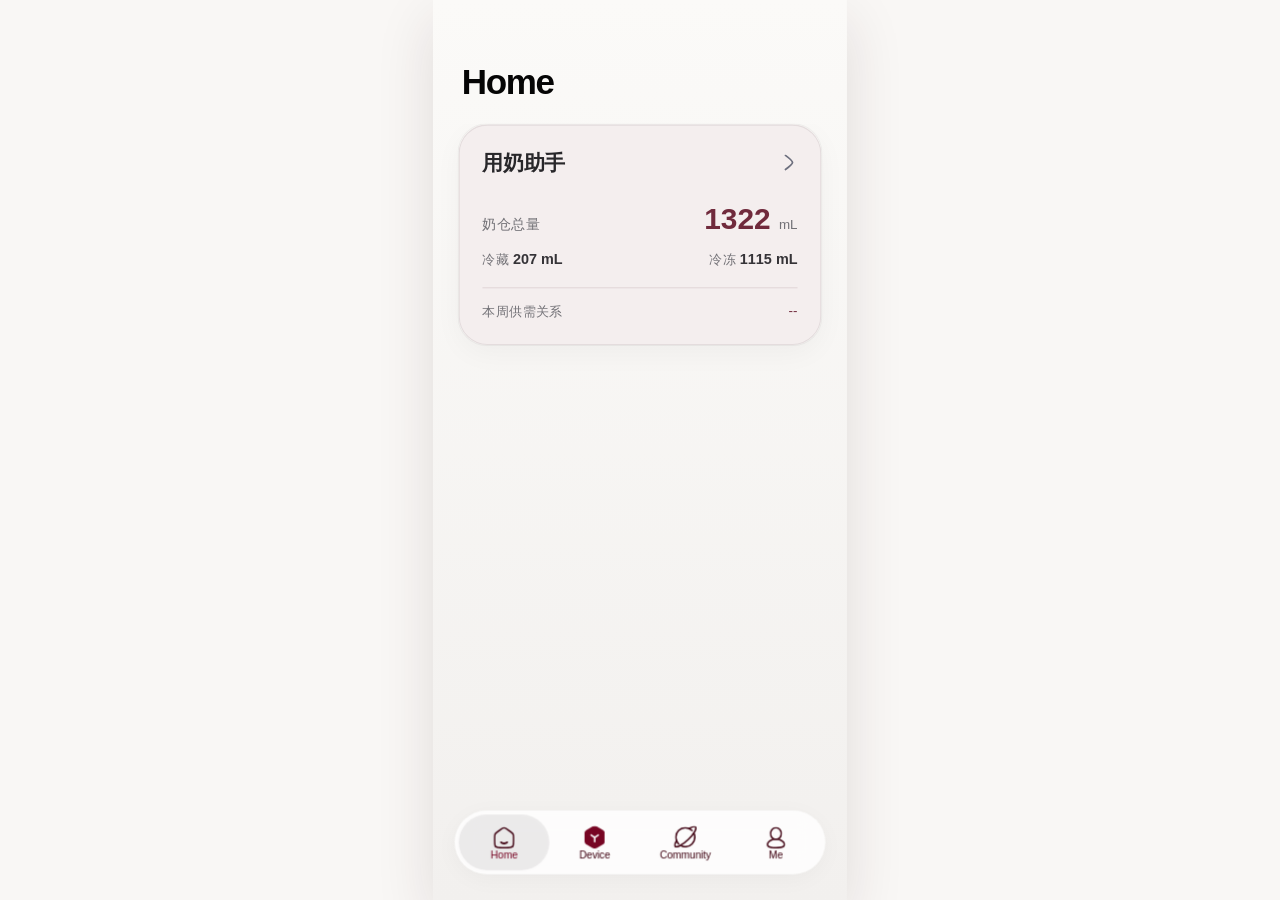
==== index.html @ 98e2536b "Publish standalone milk assistant demo" ====
<!doctype html><html lang="en"><head><meta charset="UTF-8"><meta name="viewport" content="width=device-width,initial-scale=1.0,maximum-scale=1.0,user-scalable=no,viewport-fit=cover"><meta name="apple-mobile-web-app-capable" content="yes"><meta name="mobile-web-app-capable" content="yes"><meta name="apple-mobile-web-app-status-bar-style" content="black-translucent"><meta name="theme-color" content="#f9f7f5"><link rel="manifest" href="./manifest.webmanifest"><title>用奶助手 Demo · Momcozy</title><link rel="stylesheet" href="./fit-dock-r50.css?v=fit-dock-r50"><link rel="stylesheet" href="./adaptive-viewport-r52.css?v=20260814-2328">
<link rel="stylesheet" href="./style.css?v=home-r7"><link rel="stylesheet" href="./supplement.css?v=home-r7"><link rel="stylesheet" href="./review.css?v=home-r7"><link rel="stylesheet" href="./review-embed-clean.css?v=home-r7"><link rel="stylesheet" href="./v4.css?v=home-r7"><link rel="stylesheet" href="./post-v4.css?v=home-r7"><link rel="stylesheet" href="./frame-fixes.css?v=home-r7"><link rel="stylesheet" href="./review-adjustments.css?v=home-r7"><link rel="stylesheet" href="./final-review-fixes.css?v=home-r7"><link rel="stylesheet" href="./interaction-adjustments.css?v=home-r7"><link rel="stylesheet" href="./review-round2.css?v=home-r7"><link rel="stylesheet" href="./review-round2-runtime.css?v=home-r7"><link rel="stylesheet" href="./review-round2-runtime2.css?v=home-r7"><link rel="stylesheet" href="./device-page-r4.css?v=device-v6"><link rel="stylesheet" href="./device-page-v2.css?v=device-v6"><link rel="stylesheet" href="./device-page-v3.css?v=device-v6"><link rel="stylesheet" href="./device-page-v4.css?v=device-v6"><link rel="stylesheet" href="./device-page-v5.css?v=device-v6"><link rel="stylesheet" href="./device-page-v6.css?v=device-v6"><link rel="stylesheet" href="./home-page-r7.css?v=home-r7"><link rel="stylesheet" href="./home-page-r8.css?v=home-r8"><link rel="stylesheet" href="./home-page-r9.css?v=home-r9"><link rel="stylesheet" href="./home-page-r10.css?v=home-r10"><link rel="stylesheet" href="./control-page-r11.css?v=control-r11"><link rel="stylesheet" href="./control-state-r12.css?v=control-r12"><link rel="stylesheet" href="./control-state-r14.css?v=control-r14"><link rel="stylesheet" href="./control-milk-r15.css?v=control-r16"><link rel="stylesheet" href="./control-expression-icon-r19.css?v=control-r19"><link rel="stylesheet" href="./control-expression-icon-r20.css?v=control-r20"><link rel="stylesheet" href="./fit-check-r21.css?v=fit-r21"><link rel="stylesheet" href="./fit-check-r22.css?v=fit-r34"><link rel="stylesheet" href="./fit-check-r23.css?v=fit-r23"><link rel="stylesheet" href="./stability-r25.css?v=stability-r25"><link rel="stylesheet" href="./control-background-r26.css?v=control-r26"><link rel="stylesheet" href="./control-vessel-range-r27.css?v=control-r27"><link rel="stylesheet" href="./control-vessel-r28.css?v=control-r28"><link rel="stylesheet" href="./control-vessel-r29.css?v=control-r29"><link rel="stylesheet" href="./control-vessel-r30.css?v=control-r30"><link rel="stylesheet" href="./control-vessel-r32.css?v=control-r42"><link rel="stylesheet" href="./mobile-canvas-r34.css?v=canvas-r35"><link rel="stylesheet" href="./control-demo-r35.css?v=control-r36"><link rel="stylesheet" href="./control-demo-r36.css?v=control-r36"><link rel="stylesheet" href="./round-r37.css?v=round-r37"><link rel="stylesheet" href="./round-r38.css?v=round-r38"><link rel="stylesheet" href="./round-r39.css?v=round-r40"><link rel="stylesheet" href="./round-r40.css?v=round-r40"><link rel="stylesheet" href="./round-r41.css?v=round-r41"><link rel="stylesheet" href="./round-r42.css?v=round-r42"><link rel="stylesheet" href="./round-r43.css?v=round-r43"><link rel="stylesheet" href="./round-r44.css?v=round-r44"><link rel="stylesheet" href="./round-r45.css?v=round-r45"><link rel="stylesheet" href="./round-r46.css?v=round-r46"><link rel="stylesheet" href="milk-flow-integration.css?v=20261014-layout-foundation-25"></head><body><div id="demo" style="visibility:hidden"></div>
<script src="./screen-registry.js?v=home-r7"></script><script src="./app.js?v=home-r100"></script><script src="./asset-replacements.js?v=home-r7"></script><script src="./review-cycle.js?v=home-r7"></script><script src="./review-cycle-device-v3.js?v=home-r7"></script><script src="./review-cycle-device-v4.js?v=home-r7"></script><script src="./review.js?v=home-r7"></script><script src="./review-embed-clean.js?v=home-r7"></script><script src="./v4.js?v=home-r8"></script><script src="./review-adjustments.js?v=home-r7"></script><script src="./interaction-adjustments.js?v=home-r7"></script><script src="./dynamics.js?v=round-r42"></script><script src="./manual-time.js?v=home-r7"></script><script src="./frame-fixes.js?v=home-r7"></script><script src="./review-round2.js?v=home-r7"></script><script src="./review-round2-hotfix.js?v=home-r7"></script><script src="./review-round2-runtime.js?v=home-r7"></script><script src="./review-round2-events.js?v=home-r7"></script><script src="./device-page-r4.js?v=device-v6"></script><script src="./device-page-r4-runtime.js?v=device-v6"></script><script src="./home-page-r7.js?v=home-r51"></script><script src="./control-state-r12.js?v=control-r35"></script><script src="./control-state-r14.js?v=control-r14"></script><script src="./control-milk-r15.js?v=control-r16"></script><script src="./control-expression-icon-r17.js?v=control-r17"></script><script src="./control-expression-icon-r19.js?v=control-r19"></script><script src="./fit-check-r21.js?v=fit-r21"></script><script src="./fit-check-r22.js?v=fit-r22"></script><script src="./fit-check-r24.js?v=fit-r24"></script><script src="./review-state.js?v=home-r7"></script><script src="./control-vessel-r28.js?v=control-r28"></script><script src="./control-vessel-r29.js?v=control-r29"></script><script src="./control-vessel-r30.js?v=control-r30"></script><script src="./control-vessel-r32.js?v=control-r42"></script><script src="./control-demo-r35.js?v=control-r36"></script><script src="./control-demo-r36.js?v=control-r36"></script><script src="./mobile-layout-r35.js?v=canvas-r37"></script><script src="./home-dock-r37.js?v=round-r38"></script><script src="./fit-r37.js?v=round-r38"></script><script src="./log-r37.js?v=round-r37"></script><script src="./round-r39.js?v=round-r40"></script><script src="./round-r40.js?v=round-r40"></script><script src="./round-r42.js?v=round-r42"></script><script src="./round-r43.js?v=round-r43"></script><script src="./round-r44.js?v=round-r44"></script><script src="./round-r45.js?v=round-r45"></script><script src="./round-r46.js?v=round-r46"></script><link rel="stylesheet" href="./log-r47.css?v=log-r55"><script src="./log-r47.js?v=log-r55"></script><link rel="stylesheet" href="./round-r49.css?v=round-r112"><script src="./round-r49.js?v=round-r121"></script><link rel="stylesheet" href="./native-status-bar.css?v=1"><link rel="stylesheet" href="./control-scroll-layout.css?v=3"><link rel="stylesheet" href="./smart-warehouse-mvp1.css?v=20260831-figma-take79"><script src="milk-flow-integration.js?v=20261014-layout-foundation-25"></script><script src="./smart-warehouse-mvp1.js?v=20261014-layout-foundation-25"></script></body></html>
---- fit-dock-r50.css ----
#demo .r50-fit-panel{position:absolute;z-index:100!important;right:0;bottom:0;left:0;box-sizing:border-box;overflow:hidden;color:#fff;background:linear-gradient(148deg,#a81948,#770523 70%);box-shadow:0 -14px 40px rgba(76,0,24,.22)}
#demo .r50-home{height:448px;padding:30px 24px 34px;border-radius:34px 34px 0 0}#demo .r50-control{right:16px;bottom:20px;left:16px;height:410px;padding:28px 24px 32px;border-radius:32px}
#demo .r50-fit-head{display:flex;min-height:54px;align-items:flex-start;justify-content:space-between}#demo .r50-skip{position:relative;z-index:5;display:grid;min-width:58px;height:30px;place-items:center;padding:0 14px;border:1px solid rgba(255,255,255,.28);border-radius:16px;background:rgba(255,255,255,.13);color:#fff;font:500 12px/1 var(--font);cursor:pointer}#demo .r50-skip:active{background:rgba(255,255,255,.24);transform:scale(.97)}#demo .r50-fit-panel.is-starting>.r50-skip{position:absolute;top:28px;right:24px}#demo .r50-fit-copy{display:flex;flex-direction:column;gap:4px}#demo .r50-fit-copy strong{color:#fff;font-size:18px;font-weight:600;line-height:24px}#demo .r50-fit-copy span{color:rgba(255,255,255,.78);font-size:12px}#demo .r50-fit-copy .r50-count{font-size:30px;line-height:32px}
#demo .r50-fit-checks{display:grid;grid-template-columns:repeat(2,minmax(0,1fr));min-height:34px;gap:7px;margin-top:15px}#demo .r50-fit-item{display:flex;min-width:0;height:30px;align-items:center;gap:6px;padding:0 10px;border:1px solid rgba(255,255,255,.18);border-radius:16px;background:rgba(255,255,255,.11);color:rgba(255,255,255,.94);font-size:11px;font-weight:500}#demo .r50-check-icon{display:grid;width:15px;height:15px;flex:none;place-items:center;border-radius:50%;background:#fff;color:#770523;font-size:10px;font-style:normal;font-weight:800}#demo .is-checking .r50-check-icon,#demo .is-adjust .r50-check-icon{background:rgba(255,255,255,.18)}#demo .r50-check-icon b{width:6px;height:6px;border:1.5px solid rgba(255,255,255,.4);border-top-color:#fff;border-radius:50%;animation:r50-spin .75s linear infinite}#demo .r50-fit-item.is-adjust{border-color:rgba(255,221,158,.5);background:rgba(255,211,130,.16);color:#fff3d4}
#demo .r50-guide{position:absolute;right:38px;bottom:52px;left:38px;display:flex;height:238px;align-items:center;justify-content:space-around}#demo .r50-pump-unit{position:relative;width:128px;height:150px}#demo .r50-hardware{position:absolute;z-index:2;top:10px;left:14px;width:100px;height:100px;overflow:hidden}#demo .r50-hardware img{position:absolute;top:-2px;left:0;width:210px;height:102px;max-width:none}#demo .r50-pump-unit.right .r50-hardware img{left:-107px}#demo .r50-pump-unit>b{position:absolute;right:0;bottom:4px;left:0;color:#fff;font-size:13px;text-align:center}#demo .r50-angle-guide{position:absolute;z-index:1;top:-13px;left:-5px;width:142px;height:142px;object-fit:contain;filter:brightness(1.45) saturate(.8)}#demo .r50-guide.is-adjusting .r50-pump-unit.right .r50-hardware{transform-origin:50% 55%;animation:r50-angle 2s ease-in-out infinite}
#demo .r50-progress{position:absolute;right:24px;bottom:20px;left:24px;height:3px;overflow:hidden;border-radius:3px;background:rgba(255,255,255,.16)}#demo .r50-progress i{display:block;width:var(--r50-progress);height:100%;border-radius:inherit;background:#fff;box-shadow:0 0 12px rgba(255,255,255,.5)}#demo .r50-control .r50-guide{bottom:42px;height:220px}#demo .r50-control .r50-pump-unit{transform:scale(.92)}#demo .r50-control .r50-fit-checks{margin-top:12px}
#demo .r50-fit-panel.is-starting .r50-progress i{width:100%}#demo .r50-start-ceremony{position:absolute;inset:0 0 12px;display:flex;align-items:center;justify-content:center;flex-direction:column;text-align:center;isolation:isolate}#demo .r50-start-ceremony>i{position:absolute;z-index:-1;width:168px;height:168px;border:1px solid rgba(255,255,255,.32);border-radius:50%;box-shadow:0 0 0 24px rgba(255,255,255,.06),0 0 0 48px rgba(255,255,255,.025);animation:r50-start-ring 1.1s cubic-bezier(.2,.85,.25,1) both}#demo .r50-start-ceremony strong{color:#fff;font-size:54px;font-weight:650;line-height:62px;letter-spacing:5px;text-shadow:0 8px 28px rgba(43,0,14,.3);animation:r50-start-word 1.1s cubic-bezier(.18,.9,.3,1) both}#demo .r50-start-ceremony span{margin-top:7px;color:rgba(255,255,255,.82);font-size:13px;letter-spacing:.4px;animation:r50-start-copy .5s .25s ease both}
/* Never allow the legacy standalone Fit Check/Start overlay to surface. */
#demo>.v4-overlay:has(.v4-fit){display:none!important}
@keyframes r50-spin{to{transform:rotate(360deg)}}@keyframes r50-angle{0%,100%{transform:rotate(18deg)}55%{transform:rotate(0)}}@keyframes r50-start-word{0%{opacity:0;transform:scale(.55);letter-spacing:1px}55%{opacity:1;transform:scale(1.1);letter-spacing:7px}100%{opacity:1;transform:scale(1);letter-spacing:5px}}@keyframes r50-start-ring{0%{opacity:0;transform:scale(.35)}60%{opacity:1;transform:scale(1.08)}100%{opacity:.72;transform:scale(1)}}@keyframes r50-start-copy{from{opacity:0;transform:translateY(8px)}to{opacity:1;transform:none}}@media(prefers-reduced-motion:reduce){#demo .r50-check-icon b,#demo .r50-guide.is-adjusting .r50-hardware,#demo .r50-start-ceremony>*{animation:none}}
---- adaptive-viewport-r52.css ----
/* iOS installed-web-app viewport handling.
   WebKit bug 254868: absolute bottom anchoring can use the wrong containing
   block with viewport-fit=cover. Fixed positioning targets the real viewport. */
@media (max-width:600px){
  html:root,
  html body{
    position:static!important;
    inset:auto!important;
    width:100vw!important;
    height:100vh!important;
    min-width:0!important;
    min-height:100vh!important;
    margin:0!important;
    padding:0!important;
    overflow:hidden!important;
  }

  html body #air2-phone-shell,
  html body #demo,
  html body #demo>.v4,
  html body #demo>.screen,
  html body #demo>.d4-device{
    position:fixed!important;
    inset:0!important;
    width:100vw!important;
    height:100vh!important;
    min-height:100vh!important;
    margin:0!important;
    padding:0!important;
    overflow:hidden!important;
    border-radius:0!important;
    transform:none!important;
    zoom:1!important;
  }

  html body #demo .d4-card,
  html body #demo .v4-device-card{
    right:16px!important;
    left:16px!important;
    width:auto!important;
    transform:none!important;
  }
}

/* These rules are deliberately limited to the installed app. Safari tabs do
   not have the WebKit standalone containing-block bug. */
@media (max-width:600px) and (display-mode:standalone){
  html body #demo .v4-home-dock,
  html body #demo .h7-home-dock,
  html body #demo .home-dock{
    position:fixed!important;
    right:0!important;
    bottom:0!important;
    left:0!important;
  }

  html body #demo .v4-nav,
  html body #demo .d4-nav{
    position:fixed!important;
    right:21px!important;
    bottom:max(18px,env(safe-area-inset-bottom))!important;
    left:21px!important;
  }

  html body #demo .v4-control>.v4-start,
  html body #demo .v4-control>.v4-actions{
    position:fixed!important;
    bottom:max(25px,env(safe-area-inset-bottom))!important;
  }
}

/* navigator.standalone fallback for older iOS versions whose display-mode
   media query is unreliable. The JS already applies this class. */
@media (max-width:600px){
  html.air2-standalone body #demo .v4-home-dock,
  html.air2-standalone body #demo .h7-home-dock,
  html.air2-standalone body #demo .home-dock{
    position:fixed!important;
    right:0!important;
    bottom:0!important;
    left:0!important;
  }

  html.air2-standalone body #demo .v4-nav,
  html.air2-standalone body #demo .d4-nav{
    position:fixed!important;
    right:21px!important;
    bottom:max(18px,env(safe-area-inset-bottom))!important;
    left:21px!important;
  }
}
---- style.css ----
:root{--ink:#240f1b;--wine:#850025;--wine2:#b93f58;--bg:#f9f7f5;--pink:#fff1f3;--muted:rgba(36,15,27,.48);--font:-apple-system,BlinkMacSystemFont,"Aeonik Soft Pro","PingFang SC",sans-serif}*{box-sizing:border-box}html,body{margin:0;min-height:100%;font-family:var(--font);color:var(--ink);background:#eee9e6}button{font:inherit}button:focus-visible{outline:2px solid #94002a;outline-offset:2px}.phone{position:relative;width:min(402px,100vw,calc(100svh * .46));height:min(874px,100svh,calc(100vw * 2.174));overflow:hidden;border-radius:min(50px,12vw);background:var(--bg);box-shadow:0 20px 60px rgba(49,14,29,.18)}.screen{position:absolute;inset:0;overflow:hidden;background:var(--bg)}.status{position:absolute;z-index:5;top:25px;left:42px;right:35px;display:flex;justify-content:space-between;align-items:center;font-weight:700;font-size:16px;letter-spacing:-.2px}.status i{font-style:normal;font-size:13px;letter-spacing:2px}.circle-btn,.plain-btn{border:0;cursor:pointer}.circle-btn{display:grid;place-items:center;width:44px;height:44px;border-radius:50%;background:rgba(255,255,255,.57);box-shadow:0 6px 22px rgba(67,20,39,.045);font-size:29px;font-weight:300}.circle-btn img{width:24px;height:24px}.top{position:absolute;z-index:4;top:62px;left:16px;right:16px;height:46px;display:flex;align-items:center;justify-content:space-between}.top h1{position:absolute;left:50%;margin:0;transform:translateX(-50%);font-size:16px;font-weight:500;letter-spacing:.15px}.device-title{top:65px}.device-title h1{position:static;transform:none;font-size:24px;letter-spacing:.1px}.device-title .circle-btn{margin-left:auto}.device-card{position:absolute;top:122px;left:16px;width:370px;height:279px;overflow:hidden;border:0;border-radius:24px;background:linear-gradient(119deg,#ffdce3,#ffd4e0 51%,#ffc8d5);color:#8b0027;text-align:left;cursor:pointer;box-shadow:0 4px 24px rgba(93,4,34,.045)}.device-card-info{position:absolute;z-index:1;top:17px;left:16px;display:flex;gap:12px;align-items:center}.round-brand{display:grid;place-items:center;width:40px;height:40px;border-radius:50%;background:#ffd0dd;color:#8d0031;font-size:19px}.device-card strong{display:block;font-size:16px;font-weight:500}.device-card small{display:flex;gap:10px;margin-top:4px;font-size:12px}.device-card small b{padding:0 4px;border-radius:2px;background:#830027;color:#fff;font-size:9px;font-weight:500}.device-card .arrow{position:absolute;right:17px;top:25px;font-size:25px;font-weight:300}.device-card h2{position:absolute;z-index:1;top:124px;left:16px;margin:0;font-family:Georgia,"Songti SC",serif;font-size:23px;line-height:1.22;font-weight:500;letter-spacing:-.4px}.device-illustration{position:absolute;right:-1px;bottom:11px;width:186px;height:201px;object-fit:contain}.device-line{position:absolute;right:-21px;bottom:-92px;width:382px;opacity:.34}.bottom-tabs{position:absolute;z-index:6;bottom:18px;left:20px;right:20px;height:63px;display:flex;align-items:center;justify-content:space-around;border-radius:32px;background:rgba(255,255,255,.86);box-shadow:0 4px 24px rgba(38,15,27,.04);backdrop-filter:blur(15px)}.bottom-tabs button{display:flex;flex-direction:column;align-items:center;gap:3px;width:68px;border:0;background:transparent;color:#730022;font-size:10px;cursor:pointer}.bottom-tabs span{font-size:22px;line-height:18px}.bottom-tabs .active{height:50px;border-radius:25px;background:rgba(117,0,31,.09);font-weight:700}.home{background:linear-gradient(#ffd9df 0,#f9f7f5 34%)}.home .top{top:62px}.home .top h1{font-size:16px}.home-cards{position:absolute;top:122px;left:16px;right:16px}.home-card{border-radius:24px;background:#fff;box-shadow:0 4px 24px rgba(36,15,27,.035)}.trend{height:254px;padding:22px 20px}.home-card-title{display:flex;align-items:center;justify-content:space-between;font-size:16px;font-weight:500}.home-card-title .accent{margin-right:8px;color:#9d0031}.home-card-title button{border:0;background:transparent;color:#9f9298;font-size:27px;cursor:pointer}.trend-empty{margin-top:85px;text-align:center;font-size:16px}.trend-empty small{display:block;margin-top:6px;color:#9e9097;font-size:12px}.lactation{height:303px;margin-top:17px;padding:22px 20px}.lactation .add{border:0;background:transparent;color:#a00034;font-size:12px}.home-illustration{display:block;width:150px;height:137px;margin:25px auto 0;object-fit:contain}.record-empty{text-align:center;color:#8b7e85;font-size:12px}.record-pill{display:block;margin:10px auto 0;padding:9px 22px;border:0;border-radius:20px;background:#ffd8e1;color:#86002b;font-size:12px;cursor:pointer}.home-dock{position:absolute;z-index:5;right:0;bottom:0;left:0;height:167px;padding:21px 26px;border-radius:31px 31px 0 0;background:linear-gradient(120deg,#8b0028,#bf5068);color:#fff}.dock-row{display:flex;align-items:center;gap:10px}.dock-pumps{display:flex;gap:3px}.dock-pumps .mini{width:32px;height:32px;overflow:hidden;border-radius:50%;background:#ffb9c9}.dock-pumps img{width:67px;height:33px;max-width:none}.dock-pumps .right img{margin-left:-34px}.dock-row b{font-size:16px}.dock-row small{font-size:11px}.dock-row .go{margin-left:auto;border:0;background:transparent;color:#f4c1cf;font-size:27px}.dock-rule{height:1px;margin:13px 0;background:rgba(255,255,255,.25)}.dock-mode{display:flex;align-items:center;gap:10px;font-size:18px;font-weight:500}.dock-play{display:grid;place-items:center;margin-left:auto;width:88px;height:57px;border:0;border-radius:32px;background:#730021;color:#fff;font-size:22px;cursor:pointer}.control{background:#f9f7f5}.control-bg{position:absolute;top:0;left:0;width:100%;height:315px;opacity:.7}.control .top{top:62px}.control .top h1{font-size:16px}.pump-row{position:absolute;z-index:2;top:123px;left:14px;right:14px;display:flex;justify-content:space-between}.pump{position:relative;width:180px;height:148px;overflow:hidden}.pump-image{position:absolute;top:14px;left:40px;width:100px;height:100px;overflow:hidden}.pump-image img{position:absolute;top:-2px;left:0;width:210px;height:102px;max-width:none}.pump.r .pump-image{left:32px}.pump.r .pump-image img{left:-107px}.pump .oz{position:absolute;top:119px;left:0;right:0;text-align:center;font-size:13px;font-weight:500}.session-readout{position:absolute;z-index:3;top:112px;left:50%;display:none;transform:translateX(-50%);font-size:13px;color:#7f0028}.is-running .session-readout{display:block}.control-main{position:absolute;z-index:3;top:286px;left:16px;right:16px}.mode-panel{height:148px;padding:16px 20px;border:1px solid #ffcbd5;border-radius:24px;background:#fff1f3;overflow:hidden}.mode-heading{display:flex;align-items:center;justify-content:space-between;font-size:14px;font-weight:500}.mode-heading button{display:flex;align-items:center;gap:4px;border:0;background:transparent;color:inherit;cursor:pointer}.mode-heading img{width:18px;height:18px}.mode-tabs{display:grid;grid-template-columns:repeat(3,1fr);gap:10px;margin-top:16px}.mode-tabs button{display:flex;align-items:center;justify-content:center;gap:5px;height:34px;border:0;border-radius:20px;background:#f6f5f6;color:#a59da2;font-size:12px;box-shadow:0 2px 4px rgba(36,15,27,.1);cursor:pointer}.mode-tabs button.active{background:linear-gradient(180deg,#75001f,#bd5a62);color:#fff;box-shadow:0 10px 16px rgba(36,15,27,.1)}.mode-tabs img{width:13px;height:13px}.auto-line{display:flex;align-items:center;justify-content:flex-end;gap:10px;margin-top:17px;color:#770523;font-size:14px}.switch{position:relative;width:42px;height:24px;border:0;border-radius:20px;background:rgba(62,0,16,.2);cursor:pointer}.switch i{position:absolute;top:2px;left:2px;width:20px;height:20px;border-radius:50%;background:#fff;transition:transform .2s}.switch.on{background:#121212}.switch.on i{transform:translateX(18px)}.level-panel{display:grid;grid-template-columns:1fr 84px 1fr;gap:14px;align-items:start;height:236px;margin-top:16px;padding:16px 34px 20px;border-radius:24px;background:#fff}.level{display:flex;flex-direction:column;align-items:center}.level label,.both label{margin-bottom:11px;color:rgba(36,15,27,.55);font-size:12px}.level-track{position:relative;width:70px;height:170px}.tick-list{position:absolute;top:0;bottom:0;left:19px;width:32px;display:flex;flex-direction:column;justify-content:space-between}.tick-list i{height:1.5px;border-radius:3px;background:rgba(36,15,27,.3)}.tick-list i:nth-child(2n){opacity:.38}.level-button{position:absolute;left:0;width:70px;height:36px;border:0;border-radius:19px;background:linear-gradient(180deg,#75001f,#bd5a62);box-shadow:0 10px 16px rgba(36,15,27,.1);color:#fff;font-size:16px;font-weight:700;cursor:pointer;transition:top .18s}.both{display:flex;flex-direction:column;align-items:center}.both label{display:flex;align-items:center;gap:6px}.both label img{width:14px;height:14px}.both-track{position:relative;width:84px;height:170px;border-radius:19px;background:linear-gradient(180deg,rgba(36,15,27,.04),rgba(36,15,27,.06))}.both-lines{position:absolute;top:21px;left:26px;display:flex;height:128px;flex-direction:column;justify-content:space-between}.both-lines i{height:1.5px;background:rgba(36,15,27,.35);border-radius:3px}.both-lines i:nth-child(1){width:32px}.both-lines i:nth-child(2){width:24px}.both-lines i:nth-child(3){width:18px}.both-lines i:nth-child(4){width:12px}.both-lines i:nth-child(5){width:14px}.both-lines i:nth-child(6){width:8px}.both-lines i:nth-child(7){width:4px}.both-toggle{position:absolute;top:66px;left:7px;width:70px;height:36px;border:0;border-radius:19px;background:#fff;box-shadow:0 10px 16px rgba(36,15,27,.1);font-size:20px;cursor:pointer}.speed-panel{height:105px;margin-top:16px;padding:16px 20px;border-radius:24px;background:#fff}.speed-panel h2{margin:0 0 15px;font-size:14px;font-weight:500}.speeds{display:grid;grid-template-columns:repeat(5,1fr);height:44px;padding:4px;border-radius:24px;background:rgba(36,15,27,.04)}.speeds button{border:0;border-radius:20px;background:transparent;color:rgba(36,15,27,.44);font-size:16px;cursor:pointer}.speeds .active{background:#fff;color:var(--ink);box-shadow:0 4px 8px rgba(36,15,27,.08)}.primary{position:absolute;z-index:8;right:20px;bottom:25px;left:20px;height:56px;border:0;border-radius:30px;background:linear-gradient(180deg,#75001f,#bd5a62);box-shadow:0 8px 40px rgba(0,0,0,.12);color:#fff;font-size:16px;font-weight:500;cursor:pointer;overflow:hidden}.primary.holding:before{position:absolute;inset:0;background:rgba(255,255,255,.19);transform-origin:left;animation:hold .9s linear forwards;content:""}@keyframes hold{to{transform:scaleX(1)}from{transform:scaleX(0)}}.home-indicator{position:absolute;z-index:8;bottom:8px;left:calc(50% - 72px);width:144px;height:5px;border-radius:5px;background:#000}.overlay{position:absolute;z-index:20;inset:0;background:rgba(23,15,20,.54);backdrop-filter:blur(8px)}.fit-card{position:absolute;top:164px;left:16px;width:370px;height:502px;overflow:hidden;border-radius:24px;background:linear-gradient(#ffd9dd 0,#fff4cf 52%,#fff 74%);box-shadow:0 15px 30px rgba(0,0,0,.12)}.fit-card h2{margin:23px 0 18px;text-align:center;font-size:16px;font-weight:500}.check-chips{display:flex;flex-direction:column;gap:8px;margin-left:40px}.chip{display:flex;align-items:center;width:max-content;height:26px;padding:0 12px;border-radius:15px;background:rgba(255,255,255,.78);font-size:16px;font-weight:500}.chip b{display:grid;place-items:center;width:14px;height:14px;margin-right:8px;border-radius:50%;background:#141d34;color:#fff;font-size:9px}.chip.pending b{background:#ff7c60;color:#fff}.fit-copy{position:absolute;top:197px;left:34px;right:34px;margin:0;text-align:center;color:#735d55;font-size:14px;line-height:1.55}.fit-pumps{position:absolute;top:287px;left:55px;right:44px;display:flex;justify-content:space-between}.fit-unit{position:relative;width:118px;height:145px}.fit-unit .pump-image{top:0;left:12px}.fit-unit.r .pump-image img{left:-107px}.fit-unit p{position:absolute;bottom:0;left:0;right:0;margin:0;text-align:center;font-size:13px;font-weight:600}.fit-unit p b{display:inline-grid;place-items:center;width:14px;height:14px;border-radius:50%;background:#141d34;color:#fff;font-size:9px}.fit-guide{position:absolute;top:-18px;right:-10px;width:115px;height:76px;border-top:2px dashed #fb805e;border-radius:50%;transform:rotate(-18deg)}.fit-guide:before{position:absolute;top:-6px;left:0;color:#fc765c;font-size:23px;content:"↗"}.fit-card.ready .chip.pending b{background:#141d34}.fit-card.ready .fit-copy{color:#735d55}.list{background:#f9f7f5}.list .close{font-size:32px;font-weight:300}.list h1{position:absolute;top:122px;left:0;right:0;margin:0;font-family:Georgia,"Songti SC",serif;font-size:26px;font-weight:500;text-align:center}.list-auto{position:absolute;top:172px;right:16px;display:flex;align-items:center;gap:9px;color:#9a0032;font-size:14px}.list-section{position:absolute;top:219px;left:16px;right:16px}.section-label{margin:0 0 12px 8px;color:#a29499;font-size:14px}.program{position:relative;display:flex;align-items:center;min-height:74px;margin-bottom:12px;padding:15px 20px;border:0;border-radius:24px;background:#fff;color:var(--ink);text-align:left;cursor:pointer}.program .symbol{width:28px;color:#a50033;font-size:24px}.program .copy{display:block;flex:1}.program b{font-size:16px;font-weight:500}.program small{display:block;margin-top:4px;color:#a29499;font-size:14px}.program .play{display:grid;place-items:center;width:30px;height:30px;border-radius:50%;background:#f6f3f3;color:#623448;font-size:13px}.program.selected{border:1.5px solid #97002f}.program.selected .signal{color:#a00032;font-size:26px}.create{position:absolute;right:9px;bottom:5px;border:0;background:transparent;color:#a00032;font-size:14px;cursor:pointer}.programs{top:436px}.program.expanded{display:block;min-height:153px}.program.expanded .top-row{display:flex;align-items:center}.duration{display:inline-block;margin-left:9px;padding:3px 7px;border:1px solid #eadde0;border-radius:12px;color:#6f3343;font-size:12px}.program.expanded p{margin:8px 0 12px;color:#97868d;font-size:14px;line-height:20px}.program-bar{display:flex;overflow:hidden;height:10px;margin-bottom:12px;border-radius:5px;background:#ff8f72}.program-bar i{display:block;width:10%;margin-left:50%;background:#a13b56}.legend{display:flex;align-items:center;gap:13px;color:#8d7b82;font-size:10px}.legend span:before{display:inline-block;width:6px;height:6px;margin-right:4px;border-radius:50%;background:#b33a55;content:""}.legend span+span:before{background:#ff8e72}.log-sheet{position:absolute;z-index:30;bottom:0;left:0;width:100%;height:581px;padding:0 20px;border-radius:31px 31px 0 0;background:linear-gradient(160deg,#fff 3%,#fff9fa 77%,#ffe9ee)}.sheet-close{position:absolute;top:17px;left:16px;font-size:32px}.log-sheet h1{margin:60px 0 6px;color:#97002d;font-family:Georgia,"Songti SC",serif;font-size:27px;text-align:center}.log-date{text-align:center;color:#a29499;font-size:14px}.amounts{display:grid;grid-template-columns:1fr 48px 1fr;align-items:center;margin-top:25px}.vessel-wrap{text-align:center}.vessel{position:relative;width:130px;height:149px;margin:0 auto;overflow:hidden;border:4px solid #f49aaf;border-radius:50% 50% 46% 46%/44% 44% 57% 57%;background:#fff}.milk-fill{position:absolute;right:0;bottom:0;left:0;height:58%;background:#f9a4b8}.vessel:before{position:absolute;z-index:1;top:0;left:0;width:100%;height:52px;border-radius:50%;background:rgba(255,255,255,.21);content:""}.updown{position:absolute;z-index:3;top:50%;left:50%;display:grid;place-items:center;width:52px;height:52px;border:0;border-radius:50%;background:#fff;box-shadow:0 6px 13px rgba(52,18,29,.16);font-size:23px;line-height:13px;transform:translate(-50%,-50%);cursor:pointer}.measure{display:flex;flex-direction:column;gap:9px;align-items:center;color:#b5aaaf;font-size:10px}.measure i{width:8px;height:1px;background:#b8b0b4}.amount-number{display:inline-block;min-width:130px;margin:36px auto 0;padding:5px 14px;border-radius:24px;background:#fff;font-family:Georgia,"Songti SC",serif;font-size:29px}.amount-number small{color:#998b91;font-size:14px}.duration-row{display:flex;align-items:center;justify-content:space-between;height:57px;margin-top:34px;padding:0 16px;border:0;border-radius:28px;background:#fff;color:var(--ink);font-size:16px;cursor:pointer}.duration-row b{color:#98002e;font-weight:500}.log-sheet .save{position:static;width:100%;margin-top:32px}.logged-sheet{position:absolute;z-index:30;bottom:0;left:0;width:100%;height:567px;border-radius:31px 31px 0 0;background:linear-gradient(#fff1f4,#fff 54%);text-align:center;animation:up .45s ease both}@keyframes up{from{transform:translateY(100%)}to{transform:translateY(0)}}.bunny-img{width:120px;height:120px;margin:110px auto 0;object-fit:contain}.logged-sheet h1{position:relative;margin:17px 0 57px;color:#880026;font-family:Georgia,"Songti SC",serif;font-size:47px;font-weight:500}.logged-sheet h1:after{position:absolute;bottom:-19px;left:50%;width:126px;height:13px;border-top:2px solid #8b0027;border-radius:50%;transform:translateX(-50%) rotate(-4deg);content:""}.logged-sheet p{margin:0 auto;max-width:260px;color:#9d9297;font-size:14px;line-height:19px}@media(max-width:430px){.phone{width:100vw;height:100svh;border-radius:0;box-shadow:none}}@media(prefers-reduced-motion:reduce){*{animation-duration:1ms!important;transition-duration:1ms!important}}
---- supplement.css ----
.phone{width:min(402px,100vw,46svh);height:min(874px,100svh)}.finish-row{position:absolute;z-index:8;right:20px;bottom:25px;left:20px;display:grid;grid-template-columns:1fr 56px;gap:12px;height:56px}.finish,.pause{border:0;color:#fff;cursor:pointer}.finish{position:relative;overflow:hidden;border-radius:30px;background:linear-gradient(100deg,#ffa4b3,#ff8da5);font-size:16px;font-weight:500}.finish.holding:after{position:absolute;inset:0;background:rgba(122,0,34,.2);transform-origin:left;animation:hold .9s linear forwards;content:""}.pause{border-radius:50%;background:linear-gradient(180deg,#75001f,#bd5a62);box-shadow:0 8px 18px rgba(94,0,32,.18);font-size:19px}.confirm{position:absolute;top:330px;left:52px;width:298px;height:215px;padding:23px 14px 13px;border-radius:30px;background:rgba(255,255,255,.93);box-shadow:0 18px 42px rgba(0,0,0,.25);backdrop-filter:blur(16px)}.confirm h2{margin:0 0 13px 5px;font-size:16px;font-weight:600}.confirm p{margin:0 0 23px 5px;font-size:14px}.confirm button{display:block;width:100%;height:48px;border:0;border-radius:25px;font-size:16px;cursor:pointer}.confirm button:first-of-type{margin-bottom:10px;background:#90002c;color:#fff}.confirm button:last-of-type{background:#e9e7e8;color:#2a1720}.fit-card .pump{width:118px;height:120px}.fit-card .pump-image{width:100px;height:100px}.fit-card .pump-image img{width:210px;height:102px}.list .switch{background:#121212}.list .switch i{transform:translateX(18px)}.duration{font-style:normal}.home .circle-btn img{transform:scale(.85)}
---- review.css ----
.review-launcher {
  position: fixed;
  z-index: 100;
  top: 16px;
  right: 16px;
  display: inline-flex;
  align-items: center;
  gap: 6px;
  min-height: 38px;
  padding: 0 13px;
  border: 1px solid rgba(143, 0, 44, .2);
  border-radius: 999px;
  background: rgba(255, 255, 255, .96);
  box-shadow: 0 8px 24px rgba(50, 10, 27, .16);
  color: #830027;
  font: 700 13px var(--font, -apple-system, BlinkMacSystemFont, sans-serif);
  cursor: pointer;
  backdrop-filter: blur(12px);
}

.review-launcher span { font-size: 18px; line-height: 1; }
.review-launcher.active { background: #8f002c; color: #fff; }

.review-tools {
  position: fixed;
  z-index: 101;
  top: 64px;
  right: 16px;
  width: 224px;
  padding: 12px;
  border: 1px solid #ecd8de;
  border-radius: 16px;
  background: rgba(255, 255, 255, .98);
  box-shadow: 0 14px 34px rgba(50, 10, 27, .2);
  color: #27151b;
  font: 12px var(--font, -apple-system, BlinkMacSystemFont, sans-serif);
  backdrop-filter: blur(14px);
}

.review-tools[hidden], .review-editor[hidden] { display: none; }

.review-tools__head {
  display: flex;
  align-items: flex-start;
  justify-content: space-between;
  margin-bottom: 9px;
}

.review-tools__head b { display: block; font-size: 14px; }
.review-tools__head small { display: block; margin-top: 3px; color: #8a777e; }

.review-tools button {
  display: block;
  width: 100%;
  margin-top: 7px;
  padding: 9px 10px;
  border: 0;
  border-radius: 9px;
  background: #f6e9ed;
  color: #830027;
  font: 700 12px inherit;
  cursor: pointer;
}

.review-tools .review-close {
  width: 28px;
  height: 28px;
  margin: -3px -3px 0 0;
  padding: 0;
  border-radius: 50%;
  background: transparent;
  color: #6e5a61;
  font-size: 20px;
  line-height: 28px;
}

.review-tools .review-primary,
.review-tools .marking { background: #8f002c; color: #fff; }
.review-tools .marking { box-shadow: 0 0 0 3px rgba(143, 0, 44, .14); }

.review-status {
  min-height: 30px;
  margin: 10px 2px 0;
  color: #756269;
  font-size: 11px;
  line-height: 1.45;
}

.review-selection-layer {
  position: absolute;
  z-index: 94;
  inset: 0;
  cursor: crosshair;
  touch-action: none;
  background: rgba(255, 255, 255, .06);
}

.review-selection-draft,
.review-box {
  position: absolute;
  box-sizing: border-box;
  border: 2px solid #a40036;
  border-radius: 5px;
  background: rgba(197, 0, 61, .1);
  box-shadow: 0 0 0 1px rgba(255, 255, 255, .75) inset;
}

.review-annotation { pointer-events: none; }

.review-box {
  z-index: 92;
}

.review-box span {
  position: absolute;
  top: -13px;
  left: -13px;
  display: grid;
  place-items: center;
  width: 25px;
  height: 25px;
  border: 2px solid #fff;
  border-radius: 50%;
  background: #97002f;
  box-shadow: 0 3px 9px rgba(63, 0, 20, .24);
  color: #fff;
  font: 700 12px var(--font, -apple-system, BlinkMacSystemFont, sans-serif);
}

.review-pin {
  position: absolute;
  z-index: 92;
  display: grid;
  place-items: center;
  width: 26px;
  height: 26px;
  border: 2px solid #fff;
  border-radius: 50%;
  background: #97002f;
  box-shadow: 0 3px 9px rgba(63, 0, 20, .24);
  color: #fff;
  font: 700 12px var(--font, -apple-system, BlinkMacSystemFont, sans-serif);
  transform: translate(-50%, -50%);
}

.review-editor {
  position: fixed;
  z-index: 110;
  width: min(316px, calc(100vw - 24px));
  padding: 13px;
  box-sizing: border-box;
  border: 1px solid #e7d1d8;
  border-radius: 15px;
  background: #fff;
  box-shadow: 0 18px 42px rgba(50, 10, 27, .25);
  color: #27151b;
  font: 13px var(--font, -apple-system, BlinkMacSystemFont, sans-serif);
}

.review-editor b { display: block; margin-bottom: 9px; }

.review-editor textarea {
  display: block;
  width: 100%;
  min-height: 92px;
  padding: 10px;
  box-sizing: border-box;
  border: 1px solid #d9c4cb;
  border-radius: 10px;
  outline: none;
  resize: vertical;
  color: #27151b;
  font: 13px/1.45 inherit;
}

.review-editor textarea:focus { border-color: #97002f; box-shadow: 0 0 0 3px rgba(151, 0, 47, .1); }
.review-editor > div { display: flex; justify-content: flex-end; gap: 8px; margin-top: 10px; }

.review-editor button {
  padding: 8px 12px;
  border: 0;
  border-radius: 9px;
  background: #f3e8ec;
  color: #830027;
  font: 700 12px inherit;
  cursor: pointer;
}

.review-editor .review-editor__save { background: #8f002c; color: #fff; }

@media (max-width: 680px) {
  .review-launcher { top: 10px; right: 10px; }
  .review-tools { top: 56px; right: 10px; }
}
.review-launcher{display:none!important}
---- review-embed-clean.css ----
body.review-embedded .review-launcher,
body.review-embedded .review-tools,
body.review-embedded .review-editor { display:none!important; }
---- v4.css ----
.v4{--ink:#240f1b;--wine:#90002e;position:absolute;inset:0;overflow:hidden;background:#f9f7f5;color:var(--ink);font-family:var(--font)}.v4 *{box-sizing:border-box}.v4-status{position:absolute;z-index:30;top:24px;left:42px;right:34px;display:flex;align-items:center;justify-content:space-between;font:600 17px/22px -apple-system,BlinkMacSystemFont,"SF Pro Display",sans-serif}.v4-status .levels{display:flex;gap:7px;align-items:center}.v4-status img{display:block;object-fit:contain}.v4-status .cell{width:19px;height:13px}.v4-status .wifi{width:17px;height:13px}.v4-status .battery{width:27px;height:13px}.v4-top{position:absolute;z-index:20;top:63px;left:16px;right:16px;height:44px;display:flex;align-items:center;justify-content:space-between}.v4-circle{display:grid;place-items:center;width:44px;height:44px;border:0;border-radius:50%;background:rgba(255,255,255,.58);box-shadow:0 4px 18px rgba(30,10,22,.04);cursor:pointer}.v4-circle img{width:24px;height:24px}.v4-top h1{position:absolute;left:50%;margin:0;transform:translateX(-50%);font-size:16px;font-weight:500;letter-spacing:.2px}.v4-device-title h1{position:static;transform:none;font-size:24px}.v4-device-title .v4-circle{margin-left:auto;font-size:30px;font-weight:300}.v4-device-card{position:absolute;top:122px;left:16px;width:370px;height:279px;overflow:hidden;border:0;border-radius:24px;background:linear-gradient(122deg,#ffdce5,#ffd2dd 57%,#ffc9d5);color:#8b002b;text-align:left;box-shadow:0 4px 24px rgba(77,9,31,.045);cursor:pointer}.v4-device-card .head{position:absolute;z-index:2;top:17px;left:16px;display:flex;gap:12px;align-items:center}.v4-device-card .dev-dot{display:grid;place-items:center;width:40px;height:40px;border-radius:50%;background:#ffd2df;color:#8c002d}.v4-device-card strong{display:block;font-size:16px;font-weight:500}.v4-device-card small{display:flex;gap:8px;margin-top:4px;font-size:12px}.v4-device-card small b{padding:1px 4px;border-radius:2px;background:#85002d;color:#fff;font-size:9px}.v4-device-card h2{position:absolute;z-index:2;top:124px;left:16px;margin:0;font-family:Georgia,"Songti SC",serif;font-size:23px;font-weight:500;line-height:1.23}.v4-device-card .art{position:absolute;right:-1px;bottom:10px;width:198px;height:234px;object-fit:contain}.v4-device-card .chev{position:absolute;top:22px;right:18px;font-size:27px;font-weight:300}.v4-device-line{position:absolute;right:-15px;bottom:-34px;width:430px;height:376px;opacity:.76}.v4-nav{position:absolute;z-index:30;bottom:18px;left:20px;right:20px;display:grid;grid-template-columns:repeat(4,1fr);height:63px;align-items:center;border-radius:32px;background:rgba(255,255,255,.9);box-shadow:0 4px 24px rgba(36,15,27,.04)}.v4-nav button{display:flex;flex-direction:column;align-items:center;justify-content:center;gap:4px;height:50px;border:0;background:transparent;color:#750022;font-size:10px;cursor:pointer}.v4-nav img{width:20px;height:20px}.v4-nav .active{margin:0 6px;border-radius:26px;background:rgba(117,0,31,.09);font-weight:600}.v4-home{background:linear-gradient(180deg,#ffd9e0 0,#f9f7f5 33%)}.v4-home-cards{position:absolute;top:122px;left:16px;right:16px}.v4-home-card{border-radius:24px;background:#fff;box-shadow:0 4px 24px rgba(36,15,27,.04)}.v4-trend{height:254px;padding:20px}.v4-card-title{display:flex;align-items:center;justify-content:space-between;font-size:16px;font-weight:500}.v4-card-title span{display:flex;align-items:center;gap:8px}.v4-card-title img{width:16px;height:16px}.v4-card-title button{border:0;background:transparent;color:#8f8088;font-size:25px;cursor:pointer}.v4-empty-trend{margin-top:83px;text-align:center;font-size:16px}.v4-empty-trend small{display:block;margin-top:5px;color:#998b92;font-size:12px}.v4-trend-data{height:182px;padding-top:27px}.v4-bars{display:flex;align-items:flex-end;justify-content:space-around;height:125px;padding:0 11px;border-bottom:1px solid #f0ecec}.v4-bars i{position:relative;display:block;width:22px;border-radius:4px 4px 0 0;background:linear-gradient(#eeb0bf,#f7d3db)}.v4-bars i:after{position:absolute;top:calc(100% + 6px);left:50%;color:#a5969c;font-size:10px;transform:translateX(-50%);content:attr(data-time)}.v4-trend-total{margin-top:16px;color:#8e0030;font-size:12px;text-align:center}.v4-lactation{height:303px;margin-top:17px;padding:20px}.v4-add{border:0;background:transparent;color:#8f002d;font-size:12px;font-weight:500}.v4-lactation>small{display:block;margin-top:4px;color:#8b7d84;font-size:12px}.v4-lactation .mother{display:block;width:122px;height:137px;margin:16px auto 0;object-fit:contain}.v4-lactation-record{text-align:center;color:#897c82;font-size:12px}.v4-record-pill{display:block;margin:10px auto 0;padding:9px 23px;border:0;border-radius:19px;background:#ffd8e2;color:#8f002e;font-size:12px}.v4-home-dock{position:absolute;right:0;bottom:0;left:0;height:167px;padding:20px 26px;border-radius:31px 31px 0 0;background:linear-gradient(110deg,#850027,#bf536a);color:#fff}.v4-dock-head{display:flex;align-items:center;gap:11px}.v4-dock-pumps{display:flex;gap:4px}.v4-dock-pump{width:32px;height:32px;overflow:hidden;border-radius:50%;background:#ffbdce}.v4-dock-pump img{width:67px;height:33px;max-width:none}.v4-dock-pump.right img{margin-left:-34px}.v4-dock-head b{font-size:16px}.v4-dock-head small{display:block;margin-top:3px;font-size:11px}.v4-dock-head .go{margin-left:auto;border:0;background:transparent;color:#f5c6d1;font-size:28px}.v4-dock-rule{height:1px;margin:13px 0;background:rgba(255,255,255,.25)}.v4-dock-mode{display:flex;align-items:center;gap:10px;font-size:18px;font-weight:500}.v4-dock-play{display:grid;place-items:center;width:88px;height:57px;margin-left:auto;border:0;border-radius:30px;background:#760021;color:#fff;font-size:20px}.v4-control{background:#f9f7f5}.v4-control.expression{background:linear-gradient(#ffdadd 0,#fff4c8 26%,#f9f7f5 45%)}.v4-control .v4-bg{position:absolute;top:0;left:0;width:100%;height:315px;opacity:.66}.v4-pump-row{position:absolute;z-index:4;top:125px;left:47px;right:47px;display:flex;justify-content:space-between}.v4-pump{position:relative;width:105px;height:145px}.v4-pump .hardware{position:absolute;top:0;left:3px;width:100px;height:100px;overflow:hidden}.v4-pump .hardware img{position:absolute;top:-2px;left:0;width:210px;height:102px;max-width:none}.v4-pump.right .hardware img{left:-107px}.v4-pump .amount{position:absolute;top:105px;right:0;left:0;text-align:center;font-size:13px;font-weight:500}.v4-pod{position:absolute;top:0;left:0;width:91px;height:91px;overflow:hidden;border-radius:47% 53% 51% 49%/52% 49% 51% 48%;background:radial-gradient(circle at 53% 18%,rgba(255,255,255,.58) 0 7%,transparent 8%),linear-gradient(128deg,#f8b2c1,#ee8ea4);box-shadow:0 7px 12px rgba(150,49,76,.08)}.v4-pod .milk-band{position:absolute;right:4px;bottom:5px;left:4px;height:19px;border-radius:0 0 43px 43px;background:#fff}.v4-pod .milk-band:before{position:absolute;top:-5px;right:-3px;left:-3px;height:9px;border-radius:50%;background:#fff;content:""}.v4-pod .drops{position:absolute;top:14px;left:50%;width:32px;height:43px;transform:translateX(-50%)}.v4-pod .drops i{position:absolute;width:9px;height:11px;border-radius:55% 45% 57% 43%;background:#fff}.v4-pod .drops i:nth-child(1){top:0;left:11px}.v4-pod .drops i:nth-child(2){top:17px;left:3px}.v4-pod .drops i:nth-child(3){top:18px;right:2px}.v4-pod .drops i:nth-child(4){top:35px;left:11px}.v4-switch-note{position:absolute;z-index:5;top:120px;left:50px;right:50px;color:#775958;font-size:13px;line-height:18px;text-align:center}.v4-controls{position:absolute;z-index:5;top:287px;left:16px;right:16px}.v4-manual-card,.v4-auto-card{height:147px;overflow:hidden;border:1px solid #ffcbd6;border-radius:24px;background:#fff1f4}.v4-auto-card{position:relative;height:90px;padding:16px 20px}.v4-auto-card:after{position:absolute;right:0;bottom:0;left:0;height:62px;background:radial-gradient(ellipse at 60% 100%,#ed196a,transparent 58%);opacity:.8;content:""}.v4-auto-card.expression:after{background:radial-gradient(ellipse at 61% 100%,#8626c5,transparent 64%)}.v4-auto-content{position:relative;z-index:1;display:flex;align-items:center;justify-content:space-between}.v4-auto-title{display:flex;align-items:center;gap:9px;font-size:14px;font-weight:500}.v4-auto-title img{width:18px;height:18px}.v4-auto-center{position:relative;z-index:1;margin-top:24px;color:#fff;font-size:15px;font-weight:600;text-align:center}.v4-auto-line{position:absolute;z-index:2;right:20px;bottom:16px;display:flex;align-items:center;gap:10px;color:#fff;font-size:14px}.v4-auto-card:not(.program) .v4-auto-line{color:#fff}.v4-card-arrow{width:18px;height:18px}.v4-auto-card .v4-time{margin-left:3px;padding:4px 8px;border:1px solid #e5ced7;border-radius:11px;background:rgba(255,255,255,.7);color:#7c4a58;font-size:12px}.v4-manual-card{padding:16px 20px}.v4-manual-head{display:flex;align-items:center;justify-content:space-between;font-size:14px;font-weight:500}.v4-mode-tabs{display:grid;grid-template-columns:repeat(3,1fr);gap:10px;margin-top:16px}.v4-mode-tabs button{display:flex;align-items:center;justify-content:center;gap:5px;height:34px;border:0;border-radius:19px;background:#f6f5f6;color:#a59da2;font-size:12px;box-shadow:0 2px 4px rgba(36,15,27,.1)}.v4-mode-tabs button.active{background:linear-gradient(180deg,#75001f,#bd5a62);color:#fff;box-shadow:0 10px 16px rgba(36,15,27,.1)}.v4-mode-tabs button.active img{filter:brightness(0) invert(1)}.v4-mode-tabs img{width:13px;height:13px}.v4-auto-toggle{display:flex;align-items:center;justify-content:flex-end;gap:10px;margin-top:17px;color:#770523;font-size:14px}.v4-switch{position:relative;width:42px;height:24px;border:0;border-radius:20px;background:rgba(62,0,16,.2);cursor:pointer}.v4-switch i{position:absolute;top:2px;left:2px;width:20px;height:20px;border-radius:50%;background:#fff;transition:transform .2s}.v4-switch.on{background:#0e0e0e}.v4-switch.on i{transform:translateX(18px)}.v4-levels{display:grid;grid-template-columns:1fr 84px 1fr;gap:14px;height:236px;margin-top:16px;padding:16px 34px 20px;border-radius:24px;background:#fff}.v4-level{display:flex;flex-direction:column;align-items:center}.v4-level label,.v4-both label{margin-bottom:11px;color:rgba(36,15,27,.55);font-size:12px}.v4-track{position:relative;width:70px;height:170px;touch-action:none}.v4-track .ticks{position:absolute;top:0;bottom:0;left:19px;width:32px;display:flex;flex-direction:column;justify-content:space-between}.v4-track .ticks i{height:1.5px;border-radius:3px;background:rgba(36,15,27,.3)}.v4-level-value{position:absolute;left:0;width:70px;height:36px;border-radius:19px;background:linear-gradient(180deg,#75001f,#bd5a62);box-shadow:0 10px 16px rgba(36,15,27,.1);color:#fff;font-size:16px;font-weight:700;line-height:36px;text-align:center}.v4-both{display:flex;flex-direction:column;align-items:center}.v4-both label{display:flex;gap:6px;align-items:center}.v4-both-box{position:relative;width:84px;height:170px;border-radius:19px;background:linear-gradient(180deg,rgba(36,15,27,.04),rgba(36,15,27,.06));touch-action:none}.v4-both-lines{position:absolute;top:21px;left:26px;display:flex;height:128px;flex-direction:column;justify-content:space-between}.v4-both-lines i{height:1.5px;border-radius:3px;background:rgba(36,15,27,.3)}.v4-both-lines i:nth-child(1){width:32px}.v4-both-lines i:nth-child(2){width:24px}.v4-both-lines i:nth-child(3){width:18px}.v4-both-lines i:nth-child(4){width:12px}.v4-both-lines i:nth-child(5){width:14px}.v4-both-lines i:nth-child(6){width:8px}.v4-both-lines i:nth-child(7){width:4px}.v4-both-knob{position:absolute;top:66px;left:7px;display:grid;place-items:center;width:70px;height:36px;border-radius:19px;background:#fff;box-shadow:0 10px 16px rgba(36,15,27,.1);font-size:19px;line-height:11px}.v4-speed{height:105px;margin-top:16px;padding:16px 20px;border-radius:24px;background:#fff}.v4-speed h2{margin:0 0 15px;font-size:14px;font-weight:500}.v4-speed-list{display:grid;grid-template-columns:repeat(5,1fr);height:44px;padding:4px;border-radius:24px;background:rgba(36,15,27,.04)}.v4-speed-list button{border:0;border-radius:20px;background:transparent;color:rgba(36,15,27,.44);font-size:16px}.v4-speed-list button.active{background:#fff;color:var(--ink);box-shadow:0 4px 8px rgba(36,15,27,.08)}.v4-actions{position:absolute;z-index:10;right:20px;bottom:25px;left:20px;display:grid;grid-template-columns:1fr 56px;gap:8px;height:56px}.v4-finish,.v4-pause{border:0;color:#fff;cursor:pointer}.v4-finish{position:relative;overflow:hidden;border-radius:30px;background:linear-gradient(100deg,#ffa4b3,#ff8da5);font-size:16px;font-weight:500}.v4-finish.holding:after{position:absolute;inset:0;background:rgba(125,0,36,.18);transform-origin:left;animation:v4hold .9s linear forwards;content:""}.v4-pause{display:grid;place-items:center;border-radius:50%;background:linear-gradient(180deg,#75001f,#bd5a62);box-shadow:0 8px 18px rgba(94,0,32,.18)}.v4-pause img{width:20px;height:20px}.v4-pause.play{font-size:20px}.v4-start{position:absolute;z-index:10;right:20px;bottom:25px;left:20px;width:362px;height:56px;border:0;border-radius:30px;background:linear-gradient(180deg,#75001f,#bd5a62);box-shadow:0 8px 40px rgba(0,0,0,.12);color:#fff;font-size:16px}@keyframes v4hold{from{transform:scaleX(0)}to{transform:scaleX(1)}}.v4-home-indicator{position:absolute;z-index:15;bottom:8px;left:calc(50% - 72px);width:144px;height:5px;border-radius:6px;background:#000}.v4-list{background:#f9f7f5}.v4-list h1{position:absolute;top:122px;right:0;left:0;margin:0;font-family:Georgia,"Songti SC",serif;font-size:26px;font-weight:500;text-align:center}.v4-list-auto{position:absolute;top:172px;right:16px;display:flex;gap:9px;align-items:center;color:#9a0032;font-size:14px}.v4-list-main{position:absolute;top:219px;left:16px;right:16px}.v4-list-main.programs{top:436px}.v4-section-label{margin:0 0 12px 8px;color:#a29499;font-size:14px}.v4-list-card{position:relative;display:flex;min-height:74px;align-items:center;width:100%;margin-bottom:12px;padding:15px 20px;border:0;border-radius:24px;background:#fff;color:var(--ink);text-align:left}.v4-list-card.selected{border:1.5px solid #97002f}.v4-list-card .icon{width:28px;color:#a50033;font-size:23px}.v4-list-card .copy{flex:1}.v4-list-card b{font-size:16px;font-weight:500}.v4-list-card small{display:block;margin-top:4px;color:#a29499;font-size:14px}.v4-list-card .play{display:grid;place-items:center;width:30px;height:30px;border:0;border-radius:50%;background:#f6f3f3;color:#623448;font-size:13px}.v4-list-card.expanded{display:block;min-height:153px}.v4-list-card .row{display:flex;align-items:center}.v4-list-card p{margin:8px 0 12px;color:#97868d;font-size:14px;line-height:20px}.v4-program-bar{display:flex;overflow:hidden;height:10px;margin-bottom:12px;border-radius:5px;background:#ff8f72}.v4-program-bar i{display:block;width:10%;margin-left:50%;background:#a13b56}.v4-legend{display:flex;gap:13px;color:#8d7b82;font-size:10px}.v4-legend span:before{display:inline-block;width:6px;height:6px;margin-right:4px;border-radius:50%;background:#b33a55;content:""}.v4-legend span+span:before{background:#ff8e72}.v4-create{position:absolute;right:9px;bottom:5px;border:0;background:transparent;color:#a00032;font-size:14px}.v4-overlay{position:absolute;z-index:60;inset:0;background:rgba(23,15,20,.54);backdrop-filter:blur(8px)}.v4-fit{position:absolute;top:164px;left:16px;width:370px;height:502px;overflow:hidden;border-radius:24px;background:linear-gradient(#ffd9dd 0,#fff4cf 52%,#fff 74%);box-shadow:0 15px 30px rgba(0,0,0,.12)}.v4-fit h2{margin:23px 0 18px;text-align:center;font-size:16px;font-weight:500}.v4-fit-chips{display:flex;flex-direction:column;gap:7px;margin-left:40px}.v4-fit-chip{display:flex;align-items:center;width:max-content;height:26px;padding:0 12px;border-radius:15px;background:rgba(255,255,255,.78);font-size:16px;font-weight:500}.v4-fit-chip i{display:grid;place-items:center;width:14px;height:14px;margin-right:8px;border-radius:50%;background:#141d34;color:#fff;font-size:9px}.v4-fit-chip.wait i{background:#ff7c60}.v4-fit-copy{position:absolute;top:204px;right:30px;left:30px;color:#735d55;font-size:14px;line-height:1.5;text-align:center}.v4-fit-pumps{position:absolute;top:301px;left:64px;right:51px;display:flex;justify-content:space-between}.v4-fit-unit{position:relative;width:110px;height:130px}.v4-fit-unit .hardware{position:absolute;top:0;left:5px;width:100px;height:100px;overflow:hidden}.v4-fit-unit .hardware img{position:absolute;top:-2px;left:0;width:210px;height:102px}.v4-fit-unit.right .hardware img{left:-107px}.v4-fit-unit p{position:absolute;bottom:0;left:0;right:0;margin:0;text-align:center;font-size:13px;font-weight:600}.v4-fit-unit p i{display:inline-grid;place-items:center;width:14px;height:14px;border-radius:50%;background:#141d34;color:#fff;font-size:9px}.v4-fit-guide{position:absolute;top:-18px;right:-10px;width:115px;height:76px;border-top:2px dashed #fb805e;border-radius:50%;transform:rotate(-18deg)}.v4-fit-guide:before{position:absolute;top:-6px;left:0;color:#fc765c;font-size:23px;content:"↗"}.v4-countdown{position:absolute;top:158px;right:0;left:0;color:#734c46;font-size:52px;font-weight:600;text-align:center}.v4-countdown small{display:block;margin-top:15px;font-size:16px}.v4-confirm{position:absolute;top:330px;left:52px;width:298px;height:215px;padding:23px 14px 13px;border-radius:30px;background:rgba(255,255,255,.93);box-shadow:0 18px 42px rgba(0,0,0,.25);backdrop-filter:blur(16px)}.v4-confirm h2{margin:0 0 13px 5px;font-size:16px}.v4-confirm p{margin:0 0 23px 5px;font-size:14px}.v4-confirm button{display:block;width:100%;height:48px;border:0;border-radius:25px;font-size:16px}.v4-confirm button:first-of-type{margin-bottom:10px;background:#90002c;color:#fff}.v4-confirm button:last-of-type{background:#e9e7e8}.v4-log{position:absolute;bottom:0;left:0;width:100%;height:581px;padding:0 20px;border-radius:31px 31px 0 0;background:linear-gradient(160deg,#fff 3%,#fff9fa 77%,#ffe9ee)}.v4-log .close{position:absolute;top:17px;left:16px;font-size:32px}.v4-log h1{margin:60px 0 6px;color:#97002d;font-family:Georgia,"Songti SC",serif;font-size:27px;text-align:center}.v4-log-date{text-align:center;color:#a29499;font-size:14px}.v4-amounts{display:grid;grid-template-columns:1fr 48px 1fr;align-items:center;margin-top:25px}.v4-vessel-wrap{text-align:center}.v4-vessel{position:relative;width:130px;height:149px;margin:0 auto;overflow:hidden;border:4px solid #f49aaf;border-radius:50% 50% 46% 46%/44% 44% 57% 57%;background:#fff}.v4-vessel:before{position:absolute;z-index:2;top:0;left:0;width:100%;height:58px;border-radius:50%;background:rgba(255,255,255,.22);content:""}.v4-vessel .fill{position:absolute;right:0;bottom:0;left:0;height:58%;background:#f5a5b8}.v4-vessel button{position:absolute;z-index:4;top:50%;left:50%;width:52px;height:52px;border:0;border-radius:50%;background:#fff;box-shadow:0 6px 13px rgba(52,18,29,.16);font-size:20px;line-height:11px;transform:translate(-50%,-50%)}.v4-measure{display:flex;flex-direction:column;gap:9px;align-items:center;color:#b5aaaf;font-size:10px}.v4-measure i{width:8px;height:1px;background:#b8b0b4}.v4-amount-number{display:inline-block;min-width:130px;margin:36px auto 0;padding:5px 14px;border-radius:24px;background:#fff;font-family:Georgia,"Songti SC",serif;font-size:29px}.v4-amount-number small{color:#998b91;font-size:14px}.v4-duration{display:flex;align-items:center;justify-content:space-between;width:100%;height:57px;margin-top:34px;padding:0 16px;border:0;border-radius:28px;background:#fff;font-size:16px}.v4-duration b{color:#98002e;font-weight:500}.v4-save{position:static;width:100%;margin-top:32px}.v4-logged{position:absolute;right:0;bottom:0;left:0;height:567px;border-radius:31px 31px 0 0;background:linear-gradient(#fff1f4,#fff 54%);text-align:center;animation:v4up .45s ease both}@keyframes v4up{from{transform:translateY(100%)}to{transform:translateY(0)}}.v4-logged img{width:120px;height:120px;margin:110px auto 0;object-fit:contain}.v4-logged h1{position:relative;margin:17px 0 57px;color:#880026;font-family:Georgia,"Songti SC",serif;font-size:47px;font-weight:500}.v4-logged h1:after{position:absolute;bottom:-19px;left:50%;width:126px;height:13px;border-top:2px solid #8b0027;border-radius:50%;transform:translateX(-50%) rotate(-4deg);content:""}.v4-logged p{margin:0 auto;max-width:270px;color:#9d9297;font-size:14px;line-height:19px}
---- post-v4.css ----
.v4-list-card .icon img{display:block;width:19px;height:19px;object-fit:contain}.v4-device-card .dev-dot img{width:22px;height:22px;object-fit:contain}.v4-list-card .copy b .v4-time{font-style:normal}.v4-list-card>i:not(.play){color:#9f8e96;font-size:22px;font-style:normal}
---- frame-fixes.css ----
.v4-pump-row{top:164px}
---- review-adjustments.css ----
/* Corrections from air2-review-notes2.json. Exact Figma assets are used for icons and vessels. */
.v4-status{display:none!important}.v4-top{top:19px}.v4-device-title{top:63px}.v4-device-card{width:361px}.v4-device-card .head{top:14px;left:15px;gap:16px}.v4-device-card .dev-dot img{width:18px;height:18px}.v4-device-card small{align-items:center;gap:12px;margin-top:3px;font-weight:400;opacity:.75}.v4-device-card small>span{display:flex;align-items:center;gap:3px}.v4-device-card small b{padding:0;background:none}.exact-battery{position:relative;display:inline-block;width:20px;height:10px}.exact-battery>img{position:absolute;inset:0;width:20px;height:10px}.exact-battery>i{position:absolute;top:0;left:0;height:10px;background:#770523;mask:url('./assets/figma-review/battery-outline-red.svg') 0 0/20px 10px}.exact-battery>b{position:absolute;top:-4px;left:4px;color:#fff;font-size:8px;line-height:18px}.exact-battery.white>img{filter:brightness(0) invert(1)}.exact-battery.white>i{background:#fff}.exact-battery.white>b{color:#240f1b}.v4-device-card h2{top:141px;font-family:"Exposure[-10]",Georgia,serif;font-size:20px;line-height:26px}.v4-device-card .art{right:-10px;bottom:0;width:214px;height:205px;object-fit:cover;object-position:48% 48%}.v4-device-line{right:-99px;bottom:-1px;width:509px;height:443px;opacity:1}.v4-nav{bottom:25px;left:25px;right:25px;height:54px}.v4-nav button{position:relative;gap:1px;height:53px;color:#3e0010}.v4-nav .active{margin:0;border-radius:100px;background:rgba(36,15,27,.08);color:#770523}.exact-nav-icon{position:relative;width:24px;height:24px}.exact-nav-icon img{position:absolute;inset:0!important;width:24px!important;height:24px!important}.v4-home .v4-top{top:19px}.v4-home-cards{top:78px}.v4-trend{height:254px}.v4-lactation{height:303px}.v4-lactation .mother{width:128px;height:128px;margin:20px auto 0}.v4-lactation-record{margin-top:0;line-height:18px}.v4-home-dock{height:167px;padding:16px 24px}.v4-dock-head{height:52px;gap:12px}.v4-dock-pumps{display:block;width:76px;height:44px}.v4-dock-pumps>img{display:block;width:76px;height:44px;object-fit:cover}.v4-dock-copy b{display:flex;align-items:center;gap:8px;font-size:16px}.v4-dock-copy b img{width:18px;height:18px}.v4-dock-copy small{display:flex;gap:14px;align-items:center}.v4-dock-copy small>span{display:flex;gap:6px;align-items:center}.v4-dock-mode>img{width:20px;height:20px;filter:brightness(0) invert(1)}.v4-dock-play img{width:22px;height:22px}.v4-home-indicator{display:none}.v4-control .v4-top{top:19px}.exact-settings{position:relative;width:24px;height:24px}.exact-settings img{position:absolute;inset:0;width:24px;height:24px}.v4-pump-row{top:120px;left:61px;right:61px}.v4-pump{width:118px;height:166px}.v4-pump .hardware{top:0;left:9px;width:100px;height:100px}.v4-pump .amount{top:140px}.exact-pod{position:absolute;top:0;left:12px;width:93px;height:94px}.exact-pod>img{position:absolute;inset:0;width:100%;height:100%;object-fit:contain}.exact-pod .pod-filled{opacity:0;transition:opacity .4s,clip-path .55s}.exact-pod.drop .pod-filled{opacity:.26;clip-path:inset(72% 0 0)}.exact-pod.thin .pod-filled{opacity:.78;clip-path:inset(30% 0 0)}.exact-pod.thick .pod-filled{opacity:1;clip-path:inset(0)}.milk-motion{position:absolute;z-index:3;top:14px;left:30px;width:34px;height:48px}.milk-motion i{position:absolute;display:none;border-radius:60% 40% 55% 45%;background:#fff}.exact-pod.drop .milk-motion i:first-child{display:block;top:8px;left:13px;width:8px;height:11px}.exact-pod.thin .milk-motion i:nth-child(-n+3),.exact-pod.thick .milk-motion i{display:block;width:8px;height:12px}.milk-motion i:nth-child(1){top:0;left:13px}.milk-motion i:nth-child(2){top:18px;left:3px}.milk-motion i:nth-child(3){top:19px;right:2px}.milk-motion i:nth-child(4){top:35px;left:13px}.exact-pod.thick .milk-motion i{width:10px;height:14px}.v4-controls{top:286px}.v4-switch-note{top:120px}.v4-levels{grid-template-columns:70px 84px 70px;gap:32px;justify-content:center}.v4-both-lines{left:50%;transform:translateX(-50%);align-items:center}.v4-both-knob img{width:18px;height:18px}.link-glyph{font-size:13px}.v4-track .ticks{left:19px}.v4-finish{background:linear-gradient(180deg,#f3a7b6,#ffb2c0);color:#770523}.v4-finish>i{display:inline-block;width:14px;height:14px;margin-right:8px;border-radius:2px;background:#770523;vertical-align:-2px}.v4-log{height:582px;border-radius:38px 38px 0 0}.v4-log h1{margin-top:60px;font-family:"Exposure[-10]",Georgia,serif;font-size:24px}.v4-amounts{grid-template-columns:157px 48px 157px;margin:25px -17px 0}.exact-log-vessel{width:160px;height:160px;border:0;border-radius:0;background:transparent;overflow:visible}.exact-log-vessel:before,.exact-log-vessel .fill{display:none}.exact-log-vessel>img{position:absolute;inset:1px 14px;width:132px;height:149px}.exact-log-vessel .milk{inset:6px 18px;width:123px;height:139px}.exact-log-vessel button{top:59px;width:48px;height:48px;display:flex;flex-direction:column;align-items:center;justify-content:center;gap:4px}.exact-log-vessel button img{width:12px;height:12px}.v4-amount-number{min-width:130px;margin-top:24px}.v4-duration{height:54px;margin-top:32px}.v4-save{height:52px;margin-top:31px}.exact-trend{position:relative;height:193px;margin-top:10px;padding:16px 7px 0 35px}.exact-trend-grid{position:absolute;inset:15px 7px 52px 0;display:flex;flex-direction:column;justify-content:space-between;color:#aa9da3;font-size:9px}.exact-trend-grid span:after{position:absolute;right:0;left:29px;height:1px;background:#f0e8eb;content:""}.exact-trend-line{position:relative;display:grid;grid-template-columns:repeat(7,1fr);height:92px;margin-top:4px}.exact-trend-line i{position:relative}.exact-trend-line i b{position:absolute;top:var(--top);left:50%;width:7px;height:7px;border:2px solid #b31549;border-radius:50%;background:#fff;transform:translate(-50%,-50%)}.exact-trend-line i:not(:last-child):after{position:absolute;top:var(--top);left:50%;width:calc(100% + 1px);height:2px;background:#d44d75;transform:rotate(calc((var(--next) - var(--top)) * .35deg));transform-origin:left center;content:""}.exact-trend-days{display:grid;grid-template-columns:repeat(7,1fr);margin-top:7px;color:#9c8f95;font-size:9px;text-align:center}.exact-trend p{display:flex;align-items:baseline;justify-content:center;gap:8px;margin:14px 0 0;color:#8d0030}.exact-trend p b{font-size:16px}.exact-trend p span{color:#9b8e94;font-size:10px}.exact-session{height:210px;padding-top:16px}.exact-session-bars{display:flex;height:135px;align-items:flex-end;justify-content:center;gap:42px;border-bottom:1px solid #eee8ea}.exact-session-bars>span{display:flex;width:72px;flex-direction:column;align-items:center}.exact-session-bars i{display:block;width:42px;border-radius:9px 9px 0 0;background:linear-gradient(#ec9fb2,#f8ccd6)}.exact-session-bars b{position:absolute;margin-top:-24px;color:#770523;font-size:10px}.exact-session-bars small{margin-top:6px;color:#998b91;font-size:10px}.exact-session>p{display:flex;justify-content:space-between;margin:22px 4px 0;color:#8e8087;font-size:11px}.exact-session>p b{color:#770523}.review-static #demo button{pointer-events:none}.review-static .review-launcher,.review-static .review-tools,.review-static .review-editor,.review-static .review-selection-layer{pointer-events:auto}.review-static .v4{border-radius:50px}
---- final-review-fixes.css ----
.v4-top,.v4-home .v4-top,.v4-control .v4-top{top:63px}.v4-home-cards{top:122px}.v4-pump-row{top:164px}.v4-device-card .art{top:74px;right:-14px;bottom:auto;width:183px;height:272px;object-fit:contain}
---- interaction-adjustments.css ----
.v4-dock-head .go{width:24px;height:24px;padding:0;background:url('./assets/figma-review/home-chevron.svg') center/24px 24px no-repeat;font-size:0}.v4-both-knob{transition:transform .18s ease-out}.v4-both-knob.dragging{transition:none;box-shadow:0 14px 22px rgba(36,15,27,.16)}
---- review-round2.css ----
/* Round 2 visual verification layer — sourced from the nodes referenced in demo评审json. */
.r2-device .v4-device-card .dev-dot{width:40px;height:40px;background:transparent}.r2-device .v4-device-card .dev-dot img{width:40px;height:40px}.r2-device .v4-device-card .chev{top:24px;right:20px;width:18px;height:18px}.r2-add{font:300 28px/1 -apple-system,BlinkMacSystemFont,sans-serif}.r2-nav{left:26px;right:26px;bottom:25px;height:62px;padding:4px;border-radius:32px;background:rgba(255,255,255,.88);backdrop-filter:blur(16px)}.r2-nav button{height:54px;gap:1px;border-radius:28px}.r2-nav button.active{margin:0;background:rgba(36,15,27,.08)}.r2-nav-icon{position:relative;display:block;width:24px;height:24px}.r2-nav-icon img{position:absolute!important;inset:0!important;width:24px!important;height:24px!important}.r2-nav small{font-size:10px;line-height:14px}

.v4-card-title>button{display:flex;align-items:center;padding:0;border:0;background:transparent;color:inherit}.v4-card-title .r2-title-link{font:500 16px/22px var(--font)}.v4-card-title>button>img{width:24px;height:24px}.v4-add{display:flex!important;gap:4px;align-items:center}.v4-add img{width:10px!important;height:10px!important}.r2-home-empty .v4-lactation .mother{margin-top:20px}.v4-home-dock .go{display:grid;place-items:center;width:24px!important;height:24px!important;padding:0!important;background:none!important}.v4-home-dock .go img{width:24px;height:24px;filter:brightness(0) invert(1);opacity:.72}.v4-dock-mode>img{filter:brightness(0) invert(1);width:20px;height:20px}.v4-dock-play{cursor:pointer}

.r2-home-result .v4-home-cards{top:122px}.r2-home-result .v4-trend{height:254px;padding:20px 0}.r2-home-result .v4-trend .v4-card-title{padding:0 16px 0 20px}.r2-trend-wrap{position:relative;height:167px;margin-top:20px;overflow:hidden}.r2-trend-scroll{position:absolute;top:0;right:26px;bottom:0;left:0;overflow-x:auto;overflow-y:hidden;scrollbar-width:none;touch-action:pan-x}.r2-trend-scroll::-webkit-scrollbar{display:none}.r2-trend-track{position:relative;display:flex;width:max-content;height:125px;padding-left:8px;background:repeating-linear-gradient(to bottom,rgba(124,111,118,.18) 0 1px,transparent 1px 41.6px)}.r2-day{position:relative;width:46px;height:151px;flex:none;border:0;border-right:1px dashed rgba(124,111,118,.16);background:transparent;padding:0}.r2-day>i{position:absolute;z-index:2;top:var(--point);left:50%;width:6px;height:6px;border:1px solid #3e0010;border-radius:50%;background:#3e0010;transform:translate(-50%,-50%)}.r2-day:after{position:absolute;z-index:1;top:var(--point);left:50%;width:47px;height:1px;background:#9e3150;transform:rotate(var(--angle));transform-origin:left center;content:""}.r2-day.missing>i,.r2-day.missing:after,.r2-day.next-missing:after{display:none}.r2-day>span{position:absolute;top:132px;left:0;width:100%;color:#7c6f76;font:400 10px/9px var(--font);text-align:center}.r2-day>span small{display:block;margin-top:8px;font-size:10px}.r2-y-axis{position:absolute;z-index:4;top:0;right:0;display:flex;width:27px;height:125px;flex-direction:column;justify-content:space-between;padding:0 5px;background:#fff;color:#7c6f76;font-size:10px;text-align:right}.r2-latest{position:absolute;z-index:5;right:3px;top:78px;padding:5px 8px;border-radius:16px;background:rgba(62,0,16,.8);box-shadow:0 4px 16px rgba(36,15,27,.1);color:#fff;font-size:10px;line-height:9px}.r2-latest:before{position:absolute;top:50%;right:100%;width:325px;border-top:1px dotted #5a2434;content:""}.r2-day-detail{position:absolute;z-index:12;right:22px;bottom:18px;left:22px;display:flex;align-items:center;justify-content:space-between;padding:10px 14px;border-radius:18px;background:rgba(255,255,255,.92);box-shadow:0 8px 24px rgba(36,15,27,.14);font-size:12px}.r2-day-detail span{color:#770523}.r2-home-result .v4-lactation{height:303px;padding:20px;margin-top:17px}.r2-lactation-summary{display:flex;gap:33px;margin-top:20px}.r2-lactation-summary>span{display:flex;min-width:101px;flex-direction:column;gap:4px}.r2-lactation-summary small{color:rgba(36,15,27,.44);font-size:14px;line-height:20px}.r2-lactation-summary b{font-size:22px;font-weight:400;line-height:24px}.r2-lactation-summary em{font-size:12px;font-style:normal;font-weight:500}.r2-lactation-summary>span+span>em{margin-top:1px;color:#7c6f76}.r2-session-chart{position:relative;margin-top:18px;height:152px}.r2-session-scroll{display:flex;width:300px;height:152px;gap:12px;overflow-x:auto;scrollbar-width:none}.r2-session{position:relative;width:40px;height:152px;flex:none;padding:0;border:0;background:transparent}.r2-session>small{position:absolute;top:18px;left:0;width:100%;color:rgba(36,15,27,.3);font-size:12px}.r2-session>i{position:absolute;right:0;bottom:18px;left:0;height:93px;border-radius:8px;background:linear-gradient(#ffacba,#ffdde1)}.r2-session.edit,.r2-session.add{height:134px;border-radius:8px;background:#f9f7f5}.r2-session>img{position:absolute;top:58px;left:11px;width:18px;height:18px}.r2-session>span{position:absolute;top:143px;left:0;width:100%;color:#7c6f76;font-size:10px;line-height:9px}.r2-session-y{position:absolute;top:0;right:0;display:flex;height:134px;flex-direction:column;justify-content:space-between;color:#7c6f76;font-size:10px;line-height:9px;text-align:right}.r2-records{position:absolute;z-index:80;inset:62px 0 0;padding:68px 24px;border-radius:38px 38px 0 0;background:#f9f7f5;animation:r2Sheet .35s ease both}.r2-records button{position:absolute;top:16px;left:16px;width:44px;height:44px;border:0;border-radius:50%;background:#fff;font-size:28px}.r2-records h2{font:400 24px/29px Georgia,serif;text-align:center}.r2-records p{padding:18px 20px;border-radius:20px;background:#fff;color:#770523}

.v4-control .v4-top{top:63px}.v4-control .v4-pump-row{top:164px;left:14px;right:14px;justify-content:center}.v4-control .v4-pump{width:180px;height:180px}.v4-control .v4-pump .amount{top:157px;font-size:14px;line-height:18px}.v4-control .r2-hardware{top:0;left:0;width:180px;height:100px}.v4-control .r2-hardware img{top:0;left:38px;width:210px;height:102px}.v4-control .v4-pump.right .r2-hardware img{left:-68px}.r2-reflection{position:absolute;top:78px;left:0;width:180px;height:76px;overflow:hidden;opacity:.2;filter:blur(5px);transform:scaleY(-1)}.r2-reflection img{position:absolute;top:-23px;left:38px;width:210px;height:102px}.v4-pump.right .r2-reflection img{left:-68px}.r2-pod{position:absolute;top:0;left:44px;width:93px;height:94px}.r2-pod>img{position:absolute;inset:0;width:100%;height:100%;object-fit:contain}.r2-pod.expression:after{position:absolute;right:6px;bottom:7px;left:6px;height:10px;border-radius:0 0 50px 50px;background:#fff;content:""}.r2-milk-level{position:absolute;right:5px;bottom:5px;left:5px;height:var(--milk);max-height:72px;border-radius:0 0 46px 46px;background:rgba(255,255,255,.38);transition:height .6s ease}.r2-drops{position:absolute;top:13px;left:31px;width:34px;height:48px}.r2-drops i{position:absolute;width:8px;height:11px;border-radius:55% 45%;background:#fff;opacity:0;animation:r2Drop 1.3s ease-in-out infinite}.r2-pod.thin .r2-drops i,.r2-pod.thick .r2-drops i,.r2-pod.expression .r2-drops i{opacity:1}.r2-drops i:nth-child(1){left:13px}.r2-drops i:nth-child(2){top:18px;left:3px;animation-delay:.18s}.r2-drops i:nth-child(3){top:18px;right:2px;animation-delay:.36s}.r2-drops i:nth-child(4){top:35px;left:13px;animation-delay:.54s}.r2-settings{position:relative;width:24px;height:24px}.r2-settings img{position:absolute;inset:0;width:24px;height:24px}.r2-expression-bg{position:absolute;top:0;left:0;width:100%;height:315px;background:linear-gradient(180deg,#ffdadd,#fff1d0 72%,rgba(249,247,245,0));opacity:.9}.v4-switch-note{top:139px;color:#59352a;font-size:12px;opacity:.8;animation:r2Notice .5s cubic-bezier(.2,.8,.2,1) both}.v4-controls{top:286px}.r2-card-arrow{display:grid;place-items:center;width:24px;height:24px;padding:0;border:0;background:transparent}.r2-card-arrow img{width:18px;height:18px}.r2-auto-card{height:90px;padding:16px 20px;border:.3px solid pink;background:#fff1f3;animation:r2Card .35s ease both}.r2-auto-card:after{background:radial-gradient(ellipse at 70% 110%,#f72d80,transparent 62%);opacity:.85}.r2-auto-card.expression:after{background:radial-gradient(ellipse at 70% 110%,#ff7e43,transparent 65%)}.r2-auto-card .v4-auto-line{right:20px;bottom:16px}.v4-auto-title{position:relative;z-index:3}.r2-auto-card .v4-time{pointer-events:none}.v4-both label img{width:14px;height:14px;opacity:.55}.v4-actions{bottom:25px}.v4-finish{background:rgba(255,220,228,.82);color:#770523;box-shadow:0 8px 40px rgba(0,0,0,.08)}.v4-pause img{width:24px;height:24px}.v4-fit-chip{gap:10px;padding:0 13px}.v4-fit-chip>img{width:14px;height:14px;margin:0}.v4-fit-chip.done>img{filter:brightness(.4)}

.r2-list{border-radius:50px;background:#f9f7f5}.r2-list .v4-top{top:63px}.r2-list h1{top:122px;font:400 24px/29px Georgia,serif}.r2-list .v4-list-auto{top:173px;right:16px}.r2-list-content{position:absolute;top:218px;right:16px;left:16px}.r2-list-content>p{margin:0 0 12px 8px;color:rgba(36,15,27,.44);font-size:14px;line-height:20px}.r2-list-card{display:flex;width:100%;height:74px;align-items:center;gap:12px;margin:0 0 12px;padding:16px;border:0;border-radius:24px;background:#fff;color:#240f1b;text-align:left}.r2-list-card.selected{border:1.5px solid #770523;box-shadow:0 10px 12px rgba(36,15,27,.04)}.r2-list-card .mode-icon{width:20px;height:20px}.r2-list-card>span{display:flex;min-width:0;flex:1;flex-direction:column}.r2-list-card b{font-size:16px;font-weight:500;line-height:22px}.r2-list-card em,.r2-program-row em,.r2-program-expanded em{display:inline-flex;height:22px;align-items:center;margin-left:5px;padding:0 8px;border:1px solid rgba(62,0,16,.12);border-radius:8px;color:#3e0010;font-size:12px;font-style:normal}.r2-list-card small{color:rgba(36,15,27,.44);font-size:14px;line-height:20px}.r2-list-card .play{width:32px;height:32px}.r2-list-card .wave{width:22px;height:16px}.r2-list-content>header{display:flex;align-items:center;justify-content:space-between;margin:24px 8px 12px;color:rgba(36,15,27,.44);font-size:14px}.r2-list-content>header button{display:flex;gap:4px;align-items:center;padding:0;border:0;background:transparent;color:#770523;font-size:14px}.r2-list-content>header img{width:16px;height:16px}.r2-program-row{display:flex;width:100%;height:54px;align-items:center;justify-content:space-between;margin-bottom:12px;padding:16px 16px 16px 20px;border:0;border-radius:24px;background:#fff;color:#240f1b}.r2-program-row b{font-size:16px;font-weight:500}.r2-program-row>img{width:32px;height:32px}.r2-program-expanded{min-height:137px;margin-bottom:12px;padding:16px 20px;border:1px solid rgba(119,5,35,.28);border-radius:24px;background:#fff}.r2-program-expanded>div{display:flex;align-items:center;justify-content:space-between}.r2-program-expanded button{width:32px;height:32px;padding:0;border:0;background:transparent}.r2-program-expanded button img{width:32px;height:32px}.r2-program-expanded small{display:block;margin:4px 0 13px;color:rgba(36,15,27,.44);font-size:12px;line-height:17px}.r2-program-timeline{display:block;height:10px;overflow:hidden;border-radius:6px;background:#ff8f72}.r2-program-timeline b{display:block;width:16%;height:100%;margin-left:48%;background:#a13b56}.r2-program-expanded footer{display:flex;gap:14px;margin-top:10px;color:#7c6f76;font-size:10px}.r2-program-expanded footer span:first-child{color:#a13b56}.r2-program-expanded footer span+span{color:#ff8f72}

.r2-fit{top:164px}.r2-fit .v4-fit-chip{animation:r2Chip .3s ease both;animation-delay:var(--delay)}.r2-fit .v4-fit-unit p img{width:14px;height:14px;vertical-align:-3px}.r2-fit .v4-fit-unit .hardware.adjusting{overflow:visible;transform:rotate(23deg);transform-origin:center}.r2-fit .v4-fit-unit .hardware.adjusting img{left:0;width:100px;height:100px}.r2-fit-guide{position:absolute;z-index:5;top:-16px;right:-16px;width:116px;height:116px;animation:r2Guide 1.2s ease-in-out infinite}.r2-fit .v4-countdown{animation:r2Count .38s ease both}

.r2-log{height:582px;padding:0 20px;border-radius:38px 38px 0 0}.r2-log .close{top:16px;left:16px}.r2-log .close img{width:14px;height:14px}.r2-log h1{margin-top:60px;margin-bottom:6px;font:400 24px/29px Georgia,serif;letter-spacing:.48px}.r2-log .v4-log-date{margin:0}.r2-log .v4-amounts{grid-template-columns:157px 48px 157px;margin:25px -17px 0}.r2-log-vessel{position:relative;width:160px;height:160px}.r2-log-vessel>img{position:absolute;top:1px;left:14px;width:132px;height:149px}.r2-log-vessel .milk{top:6px;left:18px;width:123px;height:139px}.r2-log-vessel button{position:absolute;z-index:4;top:59px;left:56px;display:flex;width:48px;height:48px;flex-direction:column;align-items:center;justify-content:center;gap:4px;border:0;border-radius:50%;background:#fff;box-shadow:0 10px 10px rgba(36,15,27,.1)}.r2-log-vessel button img{width:12px;height:12px}.r2-log .v4-amount-number{margin-top:24px}.r2-log .v4-duration{height:54px;margin-top:32px}.r2-log .v4-duration b{display:flex;gap:8px;align-items:center}.r2-log .v4-duration img{width:24px;height:24px}.r2-log .v4-save{height:52px;margin-top:31px}

@keyframes r2Drop{0%,100%{transform:translateY(-2px) scale(.88);opacity:.45}50%{transform:translateY(3px) scale(1);opacity:1}}@keyframes r2Notice{from{opacity:0;transform:translateY(-12px)}to{opacity:.8;transform:none}}@keyframes r2Card{from{opacity:0;transform:translateY(8px) scale(.985)}to{opacity:1;transform:none}}@keyframes r2Chip{from{opacity:0;transform:translateX(-10px)}to{opacity:1;transform:none}}@keyframes r2Guide{50%{transform:translate(5px,-3px)}}@keyframes r2Count{from{opacity:0;transform:scale(.75)}to{opacity:1;transform:none}}@keyframes r2Sheet{from{transform:translateY(100%)}to{transform:none}}
---- review-round2-runtime.css ----
.v4-status{display:flex!important}.v4-manual-head .v4-time{display:none!important}.r2-day:after{transform:rotate(var(--angle,0deg))}.review-static .review-launcher,.review-static .review-tools,.review-static .review-editor,.review-static .review-selection-layer{pointer-events:auto!important}
---- review-round2-runtime2.css ----
.v4-control .v4-pump:not(.right) .r2-hardware img{left:53px}.v4-control .v4-pump.right .r2-hardware img{left:-73px}.v4-control .v4-pump:not(.right) .r2-reflection img{left:53px}.v4-control .v4-pump.right .r2-reflection img{left:-73px}.v4-control .v4-pump:not(.right) .r2-pod{left:57px}.v4-control .v4-pump.right .r2-pod{left:36px}
---- device-page-r4.css ----
/* Exact geometry for Figma 1:13028; scoped so other pages are untouched. */
.d4-device{background:#f9f7f5}.d4-page-bg{position:absolute;right:-99px;bottom:-1px;width:509px;height:443px;object-fit:fill;pointer-events:none}.d4-device .d4-status{top:24px;left:42px;right:34px;color:#240f1b;font:590 17px/22px -apple-system,BlinkMacSystemFont,"SF Pro Display",sans-serif}.d4-device .d4-status .levels{gap:7px}.d4-device .d4-status .cell{width:19.2px;height:12.226px}.d4-device .d4-status .wifi{width:17.142px;height:12.328px}.d4-device .d4-status .battery{width:27.328px;height:13px}.d4-device .v4-device-title{top:63px;left:16px;right:16px;height:44px}.d4-device .v4-device-title h1{font:500 24px/29px var(--font);letter-spacing:.48px;color:#1b1821}.d4-add{position:relative;overflow:hidden;background:rgba(255,255,255,.5)}.d4-add img{position:absolute;width:16px;height:16px}.d4-device .d4-card{top:122px;left:16px;width:361px;height:279px;overflow:hidden;border:1px solid #ffdde1;border-radius:24px;background:#ffedf1;box-shadow:0 4px 24px rgba(0,0,0,.05);color:#770523}.d4-card-glow{position:absolute;top:-180px;left:calc(50% - 185px);width:370px;height:282px;pointer-events:none}.d4-card-copy{position:absolute;top:55px;left:15px;display:flex;width:177px;height:223px;align-items:center;text-align:left}.d4-card-copy h2{position:static!important;margin:0!important;font:400 20px/26px "Exposure[-10]",Georgia,serif!important;color:#770523!important}.d4-card-info{position:absolute;top:14px;left:15px;display:flex;align-items:center;gap:16px}.d4-device-icon{display:grid;width:40px;height:40px;place-items:center;overflow:hidden;border-radius:50%;background:linear-gradient(180deg,rgba(255,192,203,.8),rgba(255,199,192,.8))}.d4-device-icon img{width:16.047px;height:18.41px}.d4-card-info strong{display:block;color:#770523;font:500 16px/22px var(--font);letter-spacing:.32px}.d4-card-info small{display:flex!important;align-items:center;gap:14px!important;margin-top:3px!important;color:#770523;font:400 12px/18px var(--font);letter-spacing:.24px;opacity:.7}.d4-card-info small>b{padding:0!important;background:none!important;font:inherit}.d4-battery{display:flex;align-items:center;gap:3px;height:12px;font:400 12px/18px var(--font)}.d4-battery>b{font:inherit}.d4-battery>i{position:relative;display:block;width:20.006px;height:10px;font-style:normal}.d4-battery>i>img{position:absolute;inset:0;width:20.006px;height:10px}.d4-battery>i>em{position:absolute;top:0;left:0;height:10px;background:#770523;mask:url('./assets/figma-device-r3/battery-mask.svg') 0 0/20.006px 10px no-repeat}.d4-battery>i>strong{position:absolute;top:-4px;left:4px;color:#fff;font:600 8px/18px var(--font);letter-spacing:.16px}.d4-chevron{position:absolute;top:19px;right:14px;width:20px;height:20px;opacity:.7}.d4-art{position:absolute;right:0;bottom:0;width:214px;height:205px;overflow:hidden;pointer-events:none}.d4-mother{position:absolute;top:1.49px;left:45.07px;width:183.369px;height:271.624px;transform:rotate(4.32deg);transform-origin:50% 50%}.d4-mother img{position:absolute;top:0;left:-48px;width:260.247px;height:307.987px;max-width:none}.d4-bottle-a{position:absolute;top:133px;left:130.62px;width:32px;height:32px;transform:rotate(7.51deg)}.d4-bottle-b{position:absolute;top:150.68px;left:150.75px;width:34.412px;height:36px;transform:rotate(13.66deg)}.d4-bottle-c{position:absolute;top:123.61px;left:136.92px;width:29.309px;height:66.076px;transform:rotate(35.08deg);transform-origin:50% 50%}.d4-device .d4-nav{right:21px;bottom:25px;left:21px;height:62px;padding:4px;border-radius:31px;background:rgba(255,255,255,.8);box-shadow:0 4px 24px rgba(36,15,27,.04);backdrop-filter:blur(12px)}.d4-nav button{height:53.5px;gap:.5px;padding:2px 8px 0;border-radius:100px;color:#3e0010;font-family:-apple-system,BlinkMacSystemFont,"SF Pro Display",sans-serif}.d4-nav button.active{margin:0;background:rgba(36,15,27,.08);color:#770523}.d4-nav small{font:400 10px/12px -apple-system,BlinkMacSystemFont,"SF Pro Display",sans-serif;letter-spacing:-.1px}.d4-nav .active small{font-weight:590}.d4-tab-icon{position:relative;display:block;width:24px;height:24px;overflow:hidden}.d4-tab-icon img{position:absolute;inset:0;width:24px;height:24px;max-width:none}.d4-tab-icon.home img:first-child{inset:2.5px 3px;width:18px;height:18px}.d4-tab-icon.home img+img{inset:17px 9px;width:6px;height:6px}.d4-tab-icon.device img{inset:1.25px 2.32px;width:19.36px;height:21.5px}.d4-tab-icon.community img:first-child{inset:3px;width:18px;height:18px}.d4-tab-icon.community img+img{inset:2px;width:20px;height:20px}.d4-tab-icon.me img:first-child{inset:2.5px 6.72px 10.5px;width:10.56px;height:11px}.d4-tab-icon.me img+img{inset:13.5px 3.84px 2px;width:16.32px;height:8.5px}
---- device-page-v2.css ----
/* 评审V2 / 设备页：11:10794、7:9852、11:10800、11:10834 */
.d4-card-info small{opacity:1}.d4-card-info small>b,.d4-battery>b{opacity:.7}.d4-battery>i{opacity:1}.d4-chevron{width:20px;height:20px}.d4-add{box-shadow:0 4px 18px rgba(30,10,22,.04)}
---- device-page-v3.css ----
/* Device-page V3: retain Figma line assets at their real dimensions. */
.d4-add img:first-child{width:17.5px;height:1.5px;transform:none}.d4-add img+img{width:17.5px;height:1.5px;transform:rotate(90deg)}.d4-chevron{top:27.25px;right:21.25px;width:7.5px;height:13.5px}.d4-tab-icon.home img:first-child{top:2.5px;left:3px;width:18px;height:19px}.d4-tab-icon.home img+img{top:17px;left:9px;width:6px;height:2px}
---- device-page-v4.css ----
/* Lock the four reviewed areas against legacy v4 selectors. */
.d4-card-info small>b,.d4-card-info small .d4-battery>b{padding:0!important;background:transparent!important;color:#770523!important;opacity:.7!important}.d4-card-info small .d4-battery>i{opacity:1!important}.d4-card-info small .d4-battery>i>strong{color:#fff!important;opacity:1!important}.d4-nav button:not(.active),.d4-nav button:not(.active) .d4-tab-icon,.d4-nav button:not(.active) .d4-tab-icon img{background-color:transparent!important;box-shadow:none!important}
---- device-page-v5.css ----
/* Exact geometry from Figma node 7:9787 (Tab Bar / iOS 26+). */
.d4-tab-icon.home img:first-child{top:2.25px!important;left:2.25px!important;width:19.5002px!important;height:20.5px!important;background:transparent!important}
.d4-tab-icon.home img+img{top:16.375px!important;left:8.25px!important;width:7.5001px!important;height:2.5001px!important;background:transparent!important}
.d4-tab-icon.device img{top:1.25px!important;left:2.32px!important;width:19.3535px!important;height:21.5px!important}
.d4-tab-icon.community img:first-child{top:2.25px!important;left:2.25px!important;width:19.5px!important;height:19.5px!important}
.d4-tab-icon.community img+img{top:1.25px!important;left:1.25px!important;width:21.4989px!important;height:21.499px!important}
.d4-tab-icon.me img:first-child{top:2.5px!important;left:5.97px!important;width:12.06px!important;height:12.5px!important}
.d4-tab-icon.me img+img{top:13.25px!important;left:3.085px!important;width:17.8291px!important;height:10px!important}
---- device-page-v6.css ----
/* Home uses the two original Figma vectors as masks: there is no image box to tint. */
.d4-tab-icon.home{background:transparent!important;background-image:none!important;box-shadow:none!important;isolation:isolate}
.d4-tab-icon.home span.d4-home-outline,.d4-tab-icon.home span.d4-home-smile{position:absolute;display:block;background:#3e0010!important;box-shadow:none!important}
.d4-tab-icon.home span.d4-home-outline{top:2.25px;left:2.25px;width:19.5002px;height:20.5px;mask:url('./assets/figma-device-r3/nav-v4-home-outline.svg') center/100% 100% no-repeat;-webkit-mask:url('./assets/figma-device-r3/nav-v4-home-outline.svg') center/100% 100% no-repeat}
.d4-tab-icon.home span.d4-home-smile{top:16.375px;left:8.25px;width:7.5001px;height:2.5001px;mask:url('./assets/figma-device-r3/nav-v4-home-smile.svg') center/100% 100% no-repeat;-webkit-mask:url('./assets/figma-device-r3/nav-v4-home-smile.svg') center/100% 100% no-repeat}
/* The earlier inactive-tab reset is more specific and was clearing the two
   masked Home layers. Keep their Figma stroke visible when Device is active. */
.d4-nav button:not(.active) .d4-tab-icon.home span.d4-home-outline,
.d4-nav button:not(.active) .d4-tab-icon.home span.d4-home-smile{background-color:#3e0010!important}
---- home-page-r7.css ----
/* Figma node 7:9786 / 13:10845 controls. */
.h7-home .h7-trend-open{display:grid;width:24px;height:24px;place-items:center;padding:0;background:transparent!important}.h7-home .h7-trend-open img{width:6.25004px;height:11.2501px!important;opacity:.44}.h7-home .h7-add-plan{display:flex!important;gap:4px;align-items:center;padding:0!important;color:#770523!important;font:500 12px/15.6px var(--font)!important;letter-spacing:0!important}.h7-home .h7-add-plan img{width:11.25px!important;height:11.25px!important}

/* Figma node 7:9876: code-rendered dock, all decorative glyphs are exported assets. */
.h7-home-dock{height:166px!important;padding:16px 24px 0!important;border-radius:32px 32px 0 0!important;background:linear-gradient(147.525deg,#ee9ca7 32.448%,#770523 74.233%)!important}.h7-dock-device{display:flex;height:52px;align-items:flex-start;justify-content:space-between;padding:0 2px 12px 0}.h7-pump-pair{display:flex;gap:0;width:96px;align-items:flex-start}.h7-pump-pair i{position:relative;display:block;width:40px;height:40px;overflow:hidden}.h7-pump-pair i+ i{margin-left:0}.h7-pump-pair img{position:absolute!important;top:-.93px!important;left:-.02px!important;width:82.03px!important;height:40.93px!important;max-width:none!important}.h7-pump-pair i+ i img{left:-41.48px!important}.h7-dock-copy{display:flex;min-width:0;flex:1;flex-direction:column;gap:4px;align-items:flex-start;justify-content:center}.h7-dock-copy>b{display:flex;gap:8px;align-items:center;color:#fff;font:500 16px/22px var(--font);letter-spacing:.32px}.h7-dock-copy>b img{width:18px;height:18px}.h7-dock-copy>small{display:flex;gap:14px;align-items:center;margin:0;color:#fff}.h7-battery{display:flex;gap:6px;align-items:center;height:12px;color:#fff;font:400 12px/18px var(--font);letter-spacing:.24px}.h7-battery>b{font:inherit}.h7-battery>i{position:relative;display:block;width:20.006px;height:10px;font-style:normal}.h7-battery>i>img{position:absolute;inset:0;width:20.006px;height:10px}.h7-battery>i>em{position:absolute;top:0;left:0;height:10px;background:#fff;mask:url('./assets/figma-home-r7/dock-battery-mask.svg') 0 0/20.006px 10px no-repeat}.h7-battery>i>strong{position:absolute;top:-4px;left:5px;color:#131313;font:600 8px/18px var(--font);letter-spacing:.16px}.h7-dock-chevron{display:grid;width:24px;height:24px;place-items:center;padding:0;border:0;background:transparent}.h7-dock-chevron img{width:7.50005px;height:13.5001px;opacity:.5}.h7-dock-divider{display:block;width:354px;height:.33px;max-width:100%;opacity:1}.h7-dock-mode{display:flex;height:80px;align-items:center;justify-content:space-between;padding:12px 0}.h7-dock-mode>span{display:flex;gap:8px;align-items:center;color:#fff;font:500 18px/22px var(--font);letter-spacing:.36px}.h7-dock-mode>span img{width:20px;height:20px}.h7-dock-mode>button{display:grid;width:88px;height:56px;place-items:center;padding:6px 20px;border:0;border-radius:1000px;background:#770523;box-shadow:0 8px 40px rgba(0,0,0,.12)}.h7-dock-mode>button img{width:22px;height:22px}
---- home-page-r8.css ----
/* Second visual pass: match the approved empty-home screenshot. */
.h7-home .h7-trend-open img{opacity:.44!important}
.h7-home .r2-home-empty .v4-lactation .mother,.h7-home.r2-home-empty .v4-lactation .mother{width:168.24px!important;height:199.107px!important;margin:28px auto -29px!important}
.h7-home-dock{background:linear-gradient(90deg,#770523 0%,#a61d46 49%,#ee9ca7 100%)!important}
.h7-dock-chevron img{transform:rotate(180deg)}
---- home-page-r9.css ----
/* Review note: empty-state record group is 24px too high. */
.h7-home.r2-home-empty .v4-lactation .mother{margin:28px auto -5px!important}

/* Exact Figma node 7:9876 gradient (angle and color stops). */
.h7-home-dock{background:linear-gradient(-32.474964deg,rgb(238,156,167) 32.448%,rgb(119,5,35) 74.233%)!important}
---- home-page-r10.css ----
/* Keep the empty state controls inside the 303px Lactation card. */
.h7-home.r2-home-empty .v4-lactation{position:relative!important}
.h7-home.r2-home-empty .v4-lactation .mother{width:168.24px!important;height:199.107px!important;margin:28px auto 0!important}
.h7-home.r2-home-empty .v4-lactation-record{position:absolute;right:0;bottom:65px;left:0;margin:0!important}
.h7-home.r2-home-empty .v4-record-pill{position:absolute;bottom:20px;left:50%;margin:0!important;transform:translateX(-50%)}

/* Browser-rendered equivalent of the reviewed dock: wine at left, rose at right. */
.h7-home-dock{background:linear-gradient(135deg,#780523 0%,#94133b 42%,#b95068 72%,#dc8997 100%)!important}
---- control-page-r11.css ----
/* Figma 15:10986 — settings icon uses a 21.5px gear plus an 8.5px center. */
.v4-control .r2-settings{position:relative;width:24px;height:24px}
.v4-control .r2-settings img:first-child{inset:1.25px!important;width:21.5px!important;height:21.5px!important}
.v4-control .r2-settings img:last-child{inset:7.75px!important;width:8.5px!important;height:8.5px!important}

/* Figma 7:10252 — each 180px column contains one 100px crop, not the complete 210px source. */
.v4-control .r2-hardware{top:0!important;width:100px!important;height:100px!important;overflow:hidden!important}
.v4-control .v4-pump:not(.right) .r2-hardware{left:53px!important}
.v4-control .v4-pump.right .r2-hardware{left:32px!important}
.v4-control .v4-pump:not(.right) .r2-hardware img{top:-2.04px!important;left:-.05px!important;width:210.34px!important;height:102.04px!important}
.v4-control .v4-pump.right .r2-hardware img{top:-2.36px!important;left:-106.74px!important;width:210.34px!important;height:102.36px!important}
.v4-control .r2-reflection{width:100px!important;height:76px!important}
.v4-control .v4-pump:not(.right) .r2-reflection{left:53px!important}
.v4-control .v4-pump.right .r2-reflection{left:32px!important}
.v4-control .v4-pump:not(.right) .r2-reflection img{left:-.05px!important}
.v4-control .v4-pump.right .r2-reflection img{left:-106.74px!important}

/* Figma 15:10995 is a right-facing disclosure control. */
.v4-control .r2-card-arrow img{transform:rotate(180deg)}
---- control-state-r12.css ----
.c12-levels.c12-15 .v4-track .ticks{height:154px}
.c12-levels.c12-15 .v4-track{height:170px}
.c12-levels.c12-15 .v4-track .ticks i:nth-child(even){opacity:.42}
.c12-levels.c12-5 .v4-track .ticks{height:134px}
.c12-time{display:inline-flex;margin-left:10px;padding:3px 8px;border:1px solid rgba(119,5,35,.18);border-radius:10px;color:#7c4a58;font:400 12px/18px var(--font);vertical-align:2px}
.c12-manual.expression .v4-mode-tabs button.active{background:linear-gradient(180deg,#75001f,#bd5a62)}
.c12-auto .v4-auto-title{color:#3e0010}.c12-auto .v4-auto-line{color:#fff}
.c12-auto.expression:after{background:radial-gradient(ellipse at 72% 110%,#7830c5,transparent 66%)!important}
.c12-auto .r2-card-arrow img{transform:rotate(180deg)}
---- control-state-r14.css ----
/* Expression alone must not tint the control page. */
.v4-control.expression{background:#f9f7f5!important}
.v4-control.expression .r2-expression-bg{display:none!important}
.v4-control.expression:has(.v4-switch-note){background:linear-gradient(180deg,#ffdadd 0,#fff4c8 45%,#f9f7f5 72%)!important}
.v4-control.expression:has(.v4-switch-note) .r2-expression-bg{display:block!important;opacity:.9}

/* Figma 15:11530 empty vessel state: no flow drops before mock data is wired. */
.c14-empty-pump .r2-pod{overflow:visible!important}
.c14-empty-pump .r2-pod .r2-drops,.c14-empty-pump .r2-pod .r2-milk-level{display:none!important}
.c14-empty-pump .amount{top:157px!important;color:#3e0010!important;font:500 14px/18px var(--font)!important}

/* Figma 18:11655 inactive Stimulation uses its wine heart asset, never white. */
.v4-mode-tabs button:not(.active)[data-mode="stimulation"] img{width:11px!important;height:10px!important;filter:none!important}
.v4-mode-tabs button:not(.active)[data-mode="stimulation"]{color:#a59da2!important}
---- control-milk-r15.css ----
.c15-vessel{overflow:visible!important}
.c15-vessel>.c15-liquid{position:absolute;z-index:2;right:5px;bottom:5px;left:5px;height:var(--milk-height);border-radius:48% 52% 42% 42%/16% 18% 36% 36%;background:linear-gradient(180deg,#fff,#fffdfd 72%,rgba(255,255,255,.86));clip-path:polygon(0 13%,100% 0,100% 100%,0 100%);opacity:0;transition:height 1.1s cubic-bezier(.2,.8,.2,1),opacity .45s ease}
.c15-vessel:not(.c15-empty)>.c15-liquid{opacity:.98}
.c15-flow{position:absolute;z-index:4;top:8px;left:50%;width:42px;height:57px;transform:translateX(-50%);pointer-events:none}
.c15-flow img{position:absolute;width:9.25px;height:10.75px;opacity:0;animation:c15Drop 1.45s ease-in infinite;animation-delay:calc(var(--drop) * .18s)}
.c15-low img{top:3px;left:16px;opacity:1}
.c15-medium img:nth-child(1){top:1px;left:16px;opacity:1}.c15-medium img:nth-child(2){top:22px;left:5px;opacity:1}.c15-medium img:nth-child(3){top:27px;right:4px;opacity:1}
.c15-high img{opacity:1}.c15-high img:nth-child(1){top:0;left:16px}.c15-high img:nth-child(2){top:13px;left:6px}.c15-high img:nth-child(3){top:14px;right:5px}.c15-high img:nth-child(4){top:30px;left:16px}.c15-high img:nth-child(5){top:39px;left:16px}
.c15-high:after{position:absolute;z-index:3;top:7px;left:50%;width:7px;height:38px;border-radius:8px;background:linear-gradient(180deg,rgba(255,255,255,.35),#fff);transform:translateX(-50%);animation:c15Stream 1s ease-in-out infinite;content:""}
@keyframes c15Drop{0%{transform:translateY(-5px);opacity:0}20%,70%{opacity:1}100%{transform:translateY(9px);opacity:0}}
@keyframes c15Stream{0%,100%{transform:translateX(-50%) scaleY(.72);opacity:.45}50%{transform:translateX(-50%) scaleY(1);opacity:1}}
.c15-pump .amount{top:157px!important;color:#3e0010!important;font:500 14px/18px var(--font)!important}
---- control-expression-icon-r19.css ----
/* Preserve the exported Figma droplet's true 13.33 × 17.72 proportion. */
.v4-mode-tabs button[data-mode="expression"] img{
  width:13.3333px!important;
  height:17.7175px!important;
  object-fit:contain!important;
}
---- control-expression-icon-r20.css ----
/* Scale the correct Figma glyph to the tab's optical icon size, without distortion. */
.v4-mode-tabs button[data-mode="expression"] img{
  width:10px!important;
  height:13.288px!important;
}
---- fit-check-r21.css ----
.f21-fit .v4-fit-chips{gap:8px}.f21-fit .f21-chip{min-width:138px;gap:10px;color:#240f1b}.f21-fit .f21-chip>img{width:15.5px;height:15.5px;flex:none}.f21-fit .f21-adjust .f21-chip>img{width:14px;height:14px}.f21-fit .f21-done>img{filter:none}.f21-fit .v4-fit-copy{top:202px}.f21-pumps{top:300px}.f21-pumps .v4-fit-unit p{font-weight:600}.f21-pumps .right{isolation:isolate}.f21-guide{position:absolute;z-index:0;top:-18px;right:-18px;width:142px;height:142px;pointer-events:none}.f21-pumps .right .hardware{z-index:1;overflow:visible;transform-origin:42% 56%}.f21-pumps .right.f21-adjusting .hardware{animation:f21AngleCycle 2.25s infinite}.f21-pumps .right.f21-adjusting .hardware img{left:-68px;width:210px;height:102px}.f21-pumps .right p{z-index:2}@keyframes f21AngleCycle{0%{transform:rotate(23deg);animation-timing-function:cubic-bezier(.2,.82,.28,1)}68%{transform:rotate(0deg);animation-timing-function:cubic-bezier(.75,0,1,.2)}100%{transform:rotate(23deg)}}.f21-count .v4-countdown{animation:f21Count .45s cubic-bezier(.2,.9,.2,1) both}@keyframes f21Count{from{opacity:0;transform:scale(.72)}to{opacity:1;transform:scale(1)}}
---- fit-check-r22.css ----
/* Fit Check stays centered inside the phone canvas, never inside a desktop review board. */
.v4-fit{top:50%!important;left:50%!important;transform:translate(-50%,-50%)!important}
.f22-fit .f21-pumps .right .hardware{overflow:hidden!important;transform-origin:50% 50%!important}.f22-fit .f21-pumps .right.f21-adjusting .hardware{animation:f21AngleCycle 2.25s infinite}.f22-fit .f21-pumps .right.f21-adjusting .hardware img{left:-68px!important;width:210px!important;height:102px!important}.f22-counting .v4-fit-copy{top:196px;height:62px;display:grid;place-items:center}.f22-count-copy{display:block;color:#79564b;font-size:52px;font-weight:700;line-height:52px;animation:f22Count .45s cubic-bezier(.2,.9,.2,1) both}.f22-count-copy small{display:block;margin-top:4px;font-size:12px;font-weight:500;line-height:16px}@keyframes f22Count{from{opacity:0;transform:scale(.72)}to{opacity:1;transform:scale(1)}}
---- fit-check-r23.css ----
/* Figma node 7:10317: right-pump crop is a 100px viewport shifted by -106.74px. */
.f22-fit .f21-pumps .right .hardware img,
.f22-fit .f21-pumps .right.f21-adjusting .hardware img{left:-106.74px!important}
---- stability-r25.css ----
/* State updates re-render the prototype. Existing UI must not replay entry animations. */
.f21-fit .v4-fit-chip{animation:none!important}
.r2-auto-card,.c12-auto{animation:none!important}
---- control-background-r26.css ----
/* All control modes share the neutral Expression base. The notice layer remains opt-in. */
.v4-control{background:#f9f7f5!important}
.v4-control .v4-bg{display:none!important}
---- control-vessel-range-r27.css ----
/* Figma vessel geometry: exported Figma silhouette is used only as the mask; liquid and drops stay independent. */
.c27-pump{width:105px!important;height:145px!important}.c27-vessel{position:absolute;top:0;left:5px;display:block;width:91.289px;height:93.484px;overflow:visible}.c27-shell,.c27-liquid{position:absolute;inset:0;display:block;mask:var(--vessel-mask) center/100% 100% no-repeat;-webkit-mask:var(--vessel-mask) center/100% 100% no-repeat}.c27-shell{z-index:1;background:radial-gradient(ellipse at 36% 15%,rgba(255,255,255,.64) 0 8%,transparent 18%),radial-gradient(ellipse at 79% 54%,#ffdce1 0 15%,transparent 46%),linear-gradient(128deg,#ee9ca7 0%,#f8b4be 47%,#ffdde1 100%);box-shadow:0 7px 12px rgba(150,49,76,.08)}.c27-liquid{z-index:2;top:auto;bottom:0;height:var(--liquid-height);background:#fff;border-radius:50% 50% 0 0;opacity:0;transition:height .9s cubic-bezier(.2,.8,.2,1),opacity .25s ease}.c27-vessel:not(.c27-empty) .c27-liquid{opacity:.98}.c27-flow{position:absolute;z-index:4;top:8px;left:24px;width:43px;height:57px;pointer-events:none}.c27-flow img{position:absolute;display:block;width:9.25px!important;height:10.75px!important;opacity:0;animation:c27-drop 1.45s ease-in infinite;animation-delay:calc(var(--drop)*.16s)}.c27-low img{top:3px;left:16px;opacity:1}.c27-medium img:nth-child(1){top:1px;left:16px;opacity:1}.c27-medium img:nth-child(2){top:22px;left:5px;opacity:1}.c27-medium img:nth-child(3){top:27px;right:4px;opacity:1}.c27-high img{opacity:1}.c27-high img:nth-child(1){top:0;left:16px}.c27-high img:nth-child(2){top:8px;left:5px}.c27-high img:nth-child(3){top:9px;right:4px}.c27-high img:nth-child(4){top:23px;left:5px}.c27-high img:nth-child(5){top:25px;right:4px}.c27-high img:nth-child(6){top:37px;left:16px}.c27-high:after{position:absolute;z-index:3;top:8px;left:43px;width:6px;height:38px;border-radius:8px;background:linear-gradient(180deg,rgba(255,255,255,.36),#fff);transform:translateX(-50%);animation:c27-stream .95s ease-in-out infinite;content:""}.c27-pump .amount{top:157px!important;color:#3e0010!important;font:500 14px/18px var(--font)!important}.c27-levels .v4-track .ticks{height:154px}.c27-levels .v4-track .ticks i:nth-child(even){opacity:.42}@keyframes c27-drop{0%{transform:translateY(-5px);opacity:0}20%,70%{opacity:1}100%{transform:translateY(9px);opacity:0}}@keyframes c27-stream{0%,100%{transform:translateX(-50%) scaleY(.72);opacity:.45}50%{transform:translateX(-50%) scaleY(1);opacity:1}}
---- control-vessel-r28.css ----
/* 180px Figma slots: L sits at x=57px; mirrored R sits at x=36px. */
.v4-control .c28-pump{width:180px!important;height:180px!important}.v4-control .c28-vessel{position:absolute;top:0;display:block;width:91.2895px;height:93.4842px}.v4-control .c28-left{left:57px}.v4-control .c28-right{left:36px}.c28-base{position:absolute;z-index:1;inset:0;display:block;width:91.2895px;height:93.4842px}.c28-right .c28-base{transform:scaleX(-1)}
/* Layer 2: only the milk surface is clipped by the original Figma vessel silhouette. */
.c28-milk{position:absolute;z-index:2;right:0;bottom:0;left:0;display:block;height:var(--milk-level);overflow:hidden;opacity:0;mask:url('./assets/figma-control-r28/vessel-l-empty.svg') center/100% 100% no-repeat;-webkit-mask:url('./assets/figma-control-r28/vessel-l-empty.svg') center/100% 100% no-repeat;transition:height .8s cubic-bezier(.2,.8,.2,1),opacity .25s ease}.c28-right .c28-milk{transform:scaleX(-1)}.c28-vessel:not(.c28-empty) .c28-milk{opacity:1}.c28-wave{position:absolute;top:-9px;left:-30%;display:block;width:160%;height:20px;border-radius:48% 52% 0 0;background:radial-gradient(50% 120% at 20% 100%,transparent 49%,#fff 51%) 0 0/38px 13px repeat-x,linear-gradient(#fff,#fff);animation:c28-wave 2.2s linear infinite}.c28-wave:after{position:absolute;top:8px;right:0;bottom:-30px;left:0;background:#fff;content:""}
/* Layer 3: flow drops deliberately live above the base and the liquid surface. */
.c28-drops{position:absolute;z-index:3;top:8px;left:24px;width:43px;height:57px;pointer-events:none}.c28-drops img{position:absolute;display:block;width:9.25px!important;height:10.75px!important;opacity:0;animation:c28-drop 1.45s ease-in infinite;animation-delay:calc(var(--drop)*.16s)}.c28-low img{top:3px;left:16px;opacity:1}.c28-medium img:nth-child(1){top:1px;left:16px;opacity:1}.c28-medium img:nth-child(2){top:22px;left:5px;opacity:1}.c28-medium img:nth-child(3){top:27px;right:4px;opacity:1}.c28-high img{opacity:1}.c28-high img:nth-child(1){top:0;left:16px}.c28-high img:nth-child(2){top:8px;left:5px}.c28-high img:nth-child(3){top:9px;right:4px}.c28-high img:nth-child(4){top:23px;left:5px}.c28-high img:nth-child(5){top:25px;right:4px}.c28-high img:nth-child(6){top:37px;left:16px}.c28-high .c28-drops:after{position:absolute;top:8px;left:21px;width:6px;height:38px;border-radius:8px;background:linear-gradient(180deg,rgba(255,255,255,.34),#fff);animation:c28-stream .95s ease-in-out infinite;content:""}.v4-control .c28-pump .amount{top:157px!important;color:#3e0010!important;font:500 14px/18px var(--font)!important}
@keyframes c28-wave{to{transform:translateX(38px)}}@keyframes c28-drop{0%{transform:translateY(-5px);opacity:0}20%,70%{opacity:1}100%{transform:translateY(9px);opacity:0}}@keyframes c28-stream{0%,100%{transform:scaleY(.72);opacity:.45}50%{transform:scaleY(1);opacity:1}}
---- control-vessel-r29.css ----
/* The pair is exactly two 180px Figma slots, centered as one 360px group. */
.v4-control .v4-pump-row{left:16px!important;right:16px!important;display:flex!important;justify-content:center!important;gap:0!important}.v4-control .c29-pump{flex:0 0 180px!important;width:180px!important;height:180px!important}.v4-control .c29-vessel{position:absolute;top:0;display:block;width:91.2895px;height:93.4842px}.v4-control .c29-left{left:58.36px}.v4-control .c29-right{left:36.36px}.c29-base{position:absolute;z-index:1;inset:0;display:block;width:91.2895px;height:93.4842px}.c29-right .c29-base{transform:scaleX(-1)}
/* Full-size clip never scales with the liquid height. Only its child moves upward. */
.c29-liquid-clip{position:absolute;z-index:2;inset:0;display:block;overflow:hidden;mask:url('./assets/figma-control-r28/vessel-l-empty.svg') center/100% 100% no-repeat;-webkit-mask:url('./assets/figma-control-r28/vessel-l-empty.svg') center/100% 100% no-repeat}.c29-right .c29-liquid-clip{transform:scaleX(-1)}.c29-liquid{position:absolute;right:0;bottom:0;left:0;display:block;height:var(--liquid-height);overflow:hidden;transition:height .85s cubic-bezier(.2,.8,.2,1)}.c29-liquid>i{position:absolute;top:9px;right:0;bottom:0;left:0;display:block;background:#fff;content:""}.c29-wave{position:absolute;z-index:1;top:0;left:-70px;display:block;width:280px;height:19px;fill:#fff;animation:c29-wave-shift 1.9s linear infinite}
/* Drops are a true independent top layer and never alter the vessel or liquid geometry. */
.c29-drops{position:absolute;z-index:3;top:8px;left:24px;width:43px;height:57px;pointer-events:none}.c29-drops img{position:absolute;display:block;width:9.25px!important;height:10.75px!important;opacity:0;animation:c29-drop 1.45s ease-in infinite;animation-delay:calc(var(--drop)*.16s)}.c29-low img{top:3px;left:16px;opacity:1}.c29-medium img:nth-child(1){top:1px;left:16px;opacity:1}.c29-medium img:nth-child(2){top:22px;left:5px;opacity:1}.c29-medium img:nth-child(3){top:27px;right:4px;opacity:1}.c29-high img{opacity:1}.c29-high img:nth-child(1){top:0;left:16px}.c29-high img:nth-child(2){top:8px;left:5px}.c29-high img:nth-child(3){top:9px;right:4px}.c29-high img:nth-child(4){top:23px;left:5px}.c29-high img:nth-child(5){top:25px;right:4px}.c29-high img:nth-child(6){top:37px;left:16px}.c29-high .c29-drops:after{position:absolute;top:8px;left:21px;width:6px;height:38px;border-radius:8px;background:linear-gradient(180deg,rgba(255,255,255,.34),#fff);animation:c29-stream .95s ease-in-out infinite;content:""}.v4-control .c29-pump .amount{top:157px!important;color:#3e0010!important;font:500 14px/18px var(--font)!important}
@keyframes c29-wave-shift{to{transform:translateX(60px)}}@keyframes c29-drop{0%{transform:translateY(-5px);opacity:0}20%,70%{opacity:1}100%{transform:translateY(9px);opacity:0}}@keyframes c29-stream{0%,100%{transform:scaleY(.72);opacity:.45}50%{transform:scaleY(1);opacity:1}}
---- control-vessel-r30.css ----
/* Two exact 180px Figma slots form a 360px pair centered in the 402px device canvas. */
.v4-control .v4-pump-row{left:50%!important;right:auto!important;width:360px!important;transform:translateX(-50%);justify-content:initial!important;gap:0!important}.v4-control .c30-pump{flex:0 0 180px!important;width:180px!important;height:180px!important}.v4-control .c30-vessel{position:absolute;top:0;display:block;width:91.2895px;height:93.4842px}.v4-control .c30-left{left:58.36px}.v4-control .c30-right{left:36.36px}.c30-base{position:absolute;z-index:1;inset:0;display:block;width:91.2895px;height:93.4842px}.c30-liquid-clip{position:absolute;z-index:2;inset:0;display:block;overflow:hidden;mask:url('./assets/figma-control-r28/vessel-l-empty.svg') center/100% 100% no-repeat;-webkit-mask:url('./assets/figma-control-r28/vessel-l-empty.svg') center/100% 100% no-repeat}.c30-liquid{position:absolute;right:0;bottom:0;left:0;display:block;height:var(--liquid-height);overflow:hidden}.c30-liquid svg{position:absolute;z-index:1;top:-1px;left:0;display:block;width:100%;height:16px;fill:#fff;animation:c30-surface-bob 1.8s ease-in-out infinite}.c30-liquid i{position:absolute;top:7px;right:0;bottom:0;left:0;background:#fff}.c30-drops{position:absolute;z-index:3;top:8px;left:24px;width:43px;height:57px;pointer-events:none}.c30-drops img{position:absolute;display:block;width:9.25px!important;height:10.75px!important;opacity:0;animation:c30-drop 1.45s ease-in infinite;animation-delay:calc(var(--drop)*.16s)}.c30-low img{top:3px;left:16px;opacity:1}.c30-medium img:nth-child(1){top:1px;left:16px;opacity:1}.c30-medium img:nth-child(2){top:22px;left:5px;opacity:1}.c30-medium img:nth-child(3){top:27px;right:4px;opacity:1}.c30-high img{opacity:1}.c30-high img:nth-child(1){top:0;left:16px}.c30-high img:nth-child(2){top:8px;left:5px}.c30-high img:nth-child(3){top:9px;right:4px}.c30-high img:nth-child(4){top:23px;left:5px}.c30-high img:nth-child(5){top:25px;right:4px}.c30-high img:nth-child(6){top:37px;left:16px}.v4-control .c30-pump .amount{top:157px!important;color:#3e0010!important;font:500 14px/18px var(--font)!important}@keyframes c30-surface-bob{0%,100%{transform:translateY(0)}50%{transform:translateY(-2px)}}@keyframes c30-drop{0%{transform:translateY(-5px);opacity:0}20%,70%{opacity:1}100%{transform:translateY(9px);opacity:0}}
---- control-vessel-r32.css ----
/* Figma node 15:11529 geometry: two fixed 180px cells centred in the phone canvas. */
.v4-control .v4-pump-row{left:50%!important;right:auto!important;width:360px!important;transform:translateX(-50%)!important;justify-content:initial!important;gap:0!important}
.v4-control .c32-pump{flex:0 0 180px!important;width:180px!important;height:180px!important}.v4-control .c32-vessel{position:absolute;top:0;display:block;width:91.2895px;height:93.4842px}.v4-control .c32-left{left:57.355px}.v4-control .c32-right{left:36.355px}
.c32-base{position:absolute;z-index:1;inset:0;display:block;width:91.2895px;height:93.4842px}.c32-right .c32-base{transform:scaleX(-1);transform-origin:center}.c32-liquid-clip{position:absolute;z-index:2;inset:0;display:block;overflow:hidden;mask:url('./assets/figma-control-r32/vessel-l.svg') center/100% 100% no-repeat;-webkit-mask:url('./assets/figma-control-r32/vessel-l.svg') center/100% 100% no-repeat}.c32-right .c32-liquid-clip{transform:scaleX(-1);transform-origin:center}
.c32-liquid{position:absolute;right:0;bottom:0;left:0;display:block;height:var(--liquid-height);overflow:hidden}.c32-liquid svg{position:absolute;z-index:1;top:-2px;left:-50%;width:200%;height:17px;fill:#fff;animation:c32-water-wave 1.65s linear infinite}.c32-liquid i{position:absolute;top:7px;right:0;bottom:0;left:0;background:#fff}
.v4-control .c32-pump .amount{z-index:5;top:101px!important;color:#3e0010!important;font:600 14px/18px var(--font)!important;text-shadow:0 1px 7px rgba(255,255,255,.9)}
/* Flow overlays: none / one slow drop / several normal drops / high-flow pattern. */
.c32-drops{position:absolute;z-index:3;top:7px;left:24px;width:43px;height:58px;pointer-events:none}.c32-drops img{position:absolute;display:block;width:9.25px!important;height:10.75px!important;opacity:0}.c32-drops-low img{top:2px;left:16px;animation:c32-drop-slow 2.2s ease-in infinite}.c32-drops-medium img{animation:c32-drop-normal 1.15s ease-in infinite}.c32-drops-high img{animation:c32-drop-fast .62s linear infinite}.c32-drops-medium img:nth-child(1),.c32-drops-high img:nth-child(1){top:0;left:16px}.c32-drops-medium img:nth-child(2),.c32-drops-high img:nth-child(2){top:19px;left:5px;animation-delay:calc(var(--drop)*.12s)}.c32-drops-medium img:nth-child(3),.c32-drops-high img:nth-child(3){top:22px;right:4px;animation-delay:calc(var(--drop)*.12s)}.c32-drops-high img:nth-child(4){top:34px;left:7px;animation-delay:calc(var(--drop)*.1s)}.c32-drops-high img:nth-child(5){top:35px;right:6px;animation-delay:calc(var(--drop)*.1s)}.c32-drops-high img:nth-child(6){top:45px;left:16px;animation-delay:calc(var(--drop)*.1s)}
@keyframes c32-water-wave{0%{transform:translateX(0) translateY(1px)}50%{transform:translateX(25%) translateY(-1.5px)}100%{transform:translateX(50%) translateY(1px)}}@keyframes c32-drop-slow{0%,38%{opacity:0;transform:translateY(-4px)}48%,84%{opacity:1}100%{opacity:0;transform:translateY(11px)}}@keyframes c32-drop-normal{0%{opacity:0;transform:translateY(-4px)}18%,75%{opacity:1}100%{opacity:0;transform:translateY(11px)}}@keyframes c32-drop-fast{0%{opacity:0;transform:translateY(-4px)}12%,74%{opacity:1}100%{opacity:0;transform:translateY(11px)}}
---- mobile-canvas-r34.css ----
/* The app keeps its Figma coordinate system, then scales as one phone canvas.
   This makes every mobile viewport responsive without stretching individual UI pieces. */
html,body{width:100%;height:100%;min-height:100%;margin:0;overflow:hidden}
body{min-height:100dvh;display:grid;place-items:center;background:#eef3fb}
#air2-phone-shell{position:relative;width:var(--air2-shell-width,calc(402px * var(--air2-scale,1)));height:var(--air2-shell-height,calc(874px * var(--air2-scale,1)));overflow:hidden}
#demo{position:absolute!important;inset:0!important;width:402px!important;height:var(--air2-canvas-height,874px)!important;margin:0!important;overflow:hidden;background:#f9f7f5;transform:scale(var(--air2-scale,1));transform-origin:top left}
@media (max-width:600px){body{display:block;background:#f9f7f5}#air2-phone-shell{position:fixed;top:0;left:0;margin:0;box-shadow:none!important}}
@media (min-width:431px){#air2-phone-shell{box-shadow:0 20px 55px rgba(47,28,35,.12)}}
---- control-demo-r35.css ----
/* Center the device card in its phone canvas, independent of the outer responsive shell. */
#air2-phone-shell .d4-card{left:50%!important;transform:translateX(-50%)}
/* The knob always returns to its center coordinate after a release. */
#demo .v4-both-box{pointer-events:auto!important;touch-action:none!important;user-select:none!important;-webkit-user-select:none!important;cursor:ns-resize}
#demo .v4-both-box *{pointer-events:none}
#demo .v4-both-knob{top:66px!important;transition:top .22s cubic-bezier(.18,.85,.25,1)!important}
#demo .v4-both-box[data-dragging="true"] .v4-both-knob{transition:none!important}
#demo .c35-time{display:inline-flex!important;align-items:center;vertical-align:middle;margin-left:10px;padding:3px 9px;border:1px solid #e6d1d5;border-radius:11px;color:#6e3843;font-size:15px;font-style:normal;font-weight:600;line-height:1.1;background:rgba(255,255,255,.34)}
/* Dedicated control notification: local page background changes, then content fades in and out. */
#demo .v4-control.has-c36-notice:before{position:absolute;z-index:0;inset:0;opacity:0;background:linear-gradient(180deg,#ffdadc 0%,#fff0bf 37%,rgba(249,247,245,0) 64%);animation:c36-bg 3.6s ease both;content:""}
#demo .c36-notice{position:absolute;z-index:6;top:127px;right:29px;left:29px;min-height:43px;display:grid;place-items:center;text-align:center;pointer-events:none;animation:c36-notice 3.6s ease both}
#demo .c36-notice p{max-width:296px;margin:0;color:#694b45;font-size:12px;line-height:17px;font-weight:500}
#demo .v4-control.has-c36-notice .v4-pump-row{top:183px!important}
@keyframes c36-bg{0%{opacity:0}13%,78%{opacity:1}100%{opacity:0}}
@keyframes c36-notice{0%,12%{opacity:0;transform:translateY(8px)}22%,76%{opacity:1;transform:translateY(0)}100%{opacity:0;transform:translateY(-4px)}}
/* Pause freezes every fluid layer, without resetting the accumulated fill. */
#demo .c32-flow-paused .c32-liquid svg,#demo .c32-flow-paused .c32-drops img{animation-play-state:paused!important}
---- control-demo-r36.css ----
/* Visual spring displacement, independent from final L/R values. */
#demo .v4-both-box[data-drag="-3"] .v4-both-knob{top:108px!important}#demo .v4-both-box[data-drag="-2"] .v4-both-knob{top:94px!important}#demo .v4-both-box[data-drag="-1"] .v4-both-knob{top:80px!important}#demo .v4-both-box[data-drag="0"] .v4-both-knob{top:66px!important}#demo .v4-both-box[data-drag="1"] .v4-both-knob{top:52px!important}#demo .v4-both-box[data-drag="2"] .v4-both-knob{top:38px!important}#demo .v4-both-box[data-drag="3"] .v4-both-knob{top:24px!important}
---- round-r37.css ----
.h7-dock-mode .r37-dock-label{min-width:0;gap:7px;align-items:flex-start!important;flex-wrap:wrap;line-height:1}.h7-dock-mode .r37-dock-label b{font:500 18px/22px var(--font);white-space:nowrap}.h7-dock-mode .r37-dock-label em{display:block;width:100%;margin-left:27px;color:rgba(255,255,255,.64);font:400 14px/17px var(--font);font-style:normal;letter-spacing:.1px}.h7-dock-mode .r37-dock-label:not(:has(img)) em{margin-left:0}.h7-dock-mode:has(.r37-dock-label em:not(:empty)){height:88px;padding-top:8px}
.r37-log{left:50%!important;transform:translateX(-50%);width:min(100%,402px)!important}.r37-log .v4-amounts{display:grid!important;grid-template-columns:140px 42px 140px!important;justify-content:center!important;align-items:start;margin:25px auto 0!important}.r37-log-vessel{position:relative;width:140px;height:160px;margin:0 auto;isolation:isolate}.r37-log-vessel>img,.r37-log-vessel>span{position:absolute;left:4px;top:1px;width:132px;height:149px}.r37-log-base{z-index:1}.r37-log-outline{z-index:3;pointer-events:none}.r37-log-fill{z-index:2;top:auto!important;bottom:10px;height:calc(139px * var(--fill) / 100)!important;overflow:hidden;clip-path:inset(0 round 0 0 52px 52px)}.r37-log-fill img{position:absolute;left:0;bottom:0;width:123px;height:139px;max-width:none!important}.r37-log-vessel button{position:absolute;z-index:4;left:46px;top:calc(119px - (var(--fill) * .62));display:flex;width:48px;height:48px;flex-direction:column;align-items:center;justify-content:center;gap:4px;border:0;border-radius:50%;background:#fff;box-shadow:0 10px 10px rgba(36,15,27,.1)}.r37-log-vessel button img{width:12px;height:12px}.r37-log .v4-amount-number{margin-top:20px}
/* The right exported Figma asset already has its own orientation. */
.c32-right .c32-base,.c32-right .c32-liquid-clip{transform:none!important}
---- round-r38.css ----
/* Liquid is an independent, visible overlay inside the exported vessel mask. */
.c32-liquid-clip{z-index:2!important;overflow:hidden!important}.c32-liquid{min-height:2px;transition:height .7s cubic-bezier(.28,.8,.3,1)!important}.c32-liquid svg{top:-7px!important;height:18px!important;fill:#fff!important;animation:c38-water-wave 2.1s linear infinite!important}.c32-liquid i{top:5px!important;background:#fff!important}.c32-drops{top:4px!important;height:62px!important;overflow:hidden}.c32-drops img{width:9.5px!important;height:11px!important;will-change:transform,opacity}.c32-drops-low img{animation:c38-drop-low 2.45s cubic-bezier(.42,0,.72,.45) infinite!important}.c32-drops-medium img{animation:c38-drop-medium 1.25s cubic-bezier(.38,0,.72,.45) infinite!important}.c32-drops-high img{animation:c38-drop-high .76s cubic-bezier(.38,0,.72,.45) infinite!important}
@keyframes c38-water-wave{0%{transform:translateX(-4%) translateY(1px)}50%{transform:translateX(21%) translateY(-2px)}100%{transform:translateX(46%) translateY(1px)}}@keyframes c38-drop-low{0%,36%{opacity:0;transform:translateY(-5px) scale(.78)}42%{opacity:1}78%{opacity:1;transform:translateY(24px) scale(1)}92%,100%{opacity:0;transform:translateY(31px) scale(.92)}}@keyframes c38-drop-medium{0%,12%{opacity:0;transform:translateY(-6px) scale(.8)}18%,77%{opacity:1}88%,100%{opacity:0;transform:translateY(31px) scale(.95)}}@keyframes c38-drop-high{0%{opacity:0;transform:translateY(-6px) scale(.78)}12%,76%{opacity:1}91%,100%{opacity:0;transform:translateY(31px) scale(.96)}}
/* The visual middle rail is only 84px wide; this larger transparent hit target includes both edges. */
.v4-both-hit{position:relative;width:112px;height:190px;margin:-10px -14px;display:grid;place-items:center;touch-action:none}.v4-both-hit .v4-both-box{width:84px;height:170px}.v4-both-hit[data-drag="-3"] .v4-both-knob{top:108px!important}.v4-both-hit[data-drag="-2"] .v4-both-knob{top:94px!important}.v4-both-hit[data-drag="-1"] .v4-both-knob{top:80px!important}.v4-both-hit[data-drag="0"] .v4-both-knob{top:66px!important}.v4-both-hit[data-drag="1"] .v4-both-knob{top:52px!important}.v4-both-hit[data-drag="2"] .v4-both-knob{top:38px!important}.v4-both-hit[data-drag="3"] .v4-both-knob{top:24px!important}
/* The yellow gradient is a notification-only layer over the neutral control page. */
#demo .v4-control.has-c36-notice:before{z-index:2!important;background:linear-gradient(180deg,rgba(255,218,220,.92) 0%,rgba(255,231,173,.88) 33%,rgba(255,246,211,.6) 53%,rgba(249,247,245,0) 72%)!important;animation:c38-notice-bg 3s ease both!important}#demo .c36-notice{z-index:7!important;top:137px!important;right:38px!important;left:38px!important;min-height:64px!important;animation:c38-notice-copy 3s ease both!important}#demo .c36-notice p{max-width:310px!important;color:#775b4d!important;font-size:13px!important;line-height:20px!important;font-weight:500!important}#demo .v4-control.has-c36-notice .v4-pump-row{top:194px!important}@keyframes c38-notice-bg{0%{opacity:0}12%{opacity:1}78%{opacity:1}100%{opacity:0}}@keyframes c38-notice-copy{0%{opacity:0;transform:translateY(10px)}16%{opacity:1;transform:translateY(0)}78%{opacity:1}100%{opacity:0;transform:translateY(-6px)}}
/* Fast 3-2-1 scale hits; START has a stronger overshoot. */
.f22-count-copy{animation:c38-count .34s cubic-bezier(.16,.9,.23,1) both!important}.f22-count-copy:has(small){animation:c38-start .5s cubic-bezier(.12,1.28,.2,1) both!important}@keyframes c38-count{0%{opacity:0;transform:scale(1.8)}58%{opacity:1;transform:scale(.86)}100%{opacity:1;transform:scale(1)}}@keyframes c38-start{0%{opacity:0;transform:scale(.25) rotate(-7deg)}62%{opacity:1;transform:scale(1.16) rotate(1deg)}100%{opacity:1;transform:scale(1) rotate(0)}}
---- round-r39.css ----
/* r39: preserve the exported left/right vessel orientation and make the liquid layer explicit. */
.c32-right .c32-base,.c32-right .c32-liquid-clip{transform:none!important}
.c32-liquid-clip{z-index:2!important;isolation:isolate}.c32-liquid{display:block!important;background:#fff!important;height:var(--liquid-height)!important;min-height:2px!important}.c32-liquid i{display:block!important;background:#fff!important}.c32-pump .amount{z-index:5!important}
/* Every drop has its own phase. It falls through the upper half of the bowl, then fades out. */
.c32-drops{z-index:4!important;top:5px!important;height:57px!important;overflow:hidden!important}.c32-drops img{display:block!important;opacity:0;transform:translateY(-8px);will-change:transform,opacity}.c32-drops-low img{animation:r39-drop-low 2.7s cubic-bezier(.34,.02,.72,.5) infinite!important;animation-delay:-.65s!important}.c32-drops-medium img:nth-child(1){animation:r39-drop-medium 1.65s cubic-bezier(.32,.02,.74,.5) infinite!important;animation-delay:-.15s!important}.c32-drops-medium img:nth-child(2){animation:r39-drop-medium 1.65s cubic-bezier(.32,.02,.74,.5) infinite!important;animation-delay:-.72s!important}.c32-drops-medium img:nth-child(3){animation:r39-drop-medium 1.65s cubic-bezier(.32,.02,.74,.5) infinite!important;animation-delay:-1.18s!important}.c32-drops-high img:nth-child(1){animation:r39-drop-high .98s cubic-bezier(.32,.02,.74,.5) infinite!important;animation-delay:-.06s!important}.c32-drops-high img:nth-child(2){animation:r39-drop-high .98s cubic-bezier(.32,.02,.74,.5) infinite!important;animation-delay:-.28s!important}.c32-drops-high img:nth-child(3){animation:r39-drop-high .98s cubic-bezier(.32,.02,.74,.5) infinite!important;animation-delay:-.52s!important}.c32-drops-high img:nth-child(4){animation:r39-drop-high .98s cubic-bezier(.32,.02,.74,.5) infinite!important;animation-delay:-.74s!important}.c32-drops-high img:nth-child(5){animation:r39-drop-high .98s cubic-bezier(.32,.02,.74,.5) infinite!important;animation-delay:-.42s!important}.c32-drops-high img:nth-child(6){animation:r39-drop-high .98s cubic-bezier(.32,.02,.74,.5) infinite!important;animation-delay:-.87s!important}
@keyframes r39-drop-low{0%,33%{opacity:0;transform:translateY(-8px) scale(.72)}39%{opacity:1}76%{opacity:1;transform:translateY(25px) scale(1)}92%,100%{opacity:0;transform:translateY(31px) scale(.9)}}@keyframes r39-drop-medium{0%,12%{opacity:0;transform:translateY(-8px) scale(.73)}20%{opacity:1}73%{opacity:1;transform:translateY(27px) scale(1)}88%,100%{opacity:0;transform:translateY(33px) scale(.9)}}@keyframes r39-drop-high{0%{opacity:0;transform:translateY(-8px) scale(.75)}13%{opacity:1}73%{opacity:1;transform:translateY(29px) scale(1)}90%,100%{opacity:0;transform:translateY(35px) scale(.9)}}
/* Notification is an overlay: it never changes the product-row layout. Negative delay preserves state across timer re-renders. */
#demo .v4-control.has-c36-notice:before{z-index:2!important;inset:0!important;background:linear-gradient(180deg,rgba(255,218,220,.94) 0%,rgba(255,229,177,.9) 33%,rgba(255,244,204,.62) 57%,rgba(249,247,245,0) 75%)!important;animation:r39-notice-bg 3.3s ease both!important;animation-delay:calc(-1 * var(--notice-age,0s))!important;pointer-events:none}
#demo .c36-notice{z-index:7!important;top:120px!important;right:34px!important;left:34px!important;min-height:62px!important;animation:r39-notice-copy 3.3s ease both!important;animation-delay:calc(-1 * var(--notice-age,0s))!important;pointer-events:none}#demo .c36-notice p{max-width:316px!important;font-size:13px!important;line-height:20px!important}
#demo .v4-control.has-c36-notice .v4-pump-row{top:164px!important}
@keyframes r39-notice-bg{0%,7%{opacity:0}15%,84%{opacity:1}100%{opacity:0}}@keyframes r39-notice-copy{0%,8%{opacity:0;transform:translateY(8px)}17%,84%{opacity:1;transform:translateY(0)}100%{opacity:0;transform:translateY(-5px)}}
/* Transparent Boss target extends above and below the visible grey rail. */
.v4-both-hit{width:120px!important;height:204px!important;margin:-17px -18px!important}
---- round-r40.css ----
/* The provided R artwork is already the correct right-hand vessel; do not cancel its required mirror transform. */
.c32-right .c32-base,.c32-right .c32-liquid-clip{transform:scaleX(-1)!important;transform-origin:center!important}
---- round-r41.css ----
/* r41: stable running vessel layers and record fill mapping. */
.c32-pump{justify-self:center!important}
.c32-liquid{height:var(--liquid-height)!important;min-height:0!important;transition:height .72s cubic-bezier(.2,.75,.25,1)!important}
.c32-liquid svg{top:-12px;left:-55%;width:210%;height:25px;animation:r41-surface 2.35s linear infinite!important}
.c32-liquid i{top:10px}
@keyframes r41-surface{to{transform:translateX(50%)}}
.c32-liquid-clip .c32-drops{position:absolute;display:block;overflow:hidden!important;inset:0!important;width:100%!important;height:100%!important;z-index:4}
.c32-liquid-clip .c32-drops img{position:absolute;top:3px;clip-path:inset(0);}
.c32-drops-low img{animation:r41-drop-low 1.65s ease-in infinite!important}.c32-drops-medium img{animation:r41-drop-medium .98s ease-in infinite!important}.c32-drops-high img{animation:r41-drop-high .65s ease-in infinite!important}
@keyframes r41-drop-low{0%{opacity:0;transform:translate(0,0)}15%{opacity:1}78%{opacity:1;transform:translate(2px,41px)}100%{opacity:0;transform:translate(3px,50px)}}
@keyframes r41-drop-medium{0%{opacity:0;transform:translate(0,0)}12%{opacity:1}76%{opacity:1;transform:translate(calc((var(--drop) - 1)*8px),50px)}100%{opacity:0;transform:translate(calc((var(--drop) - 1)*9px),60px)}}
@keyframes r41-drop-high{0%{opacity:0;transform:translate(0,0)}10%{opacity:1}76%{opacity:1;transform:translate(calc((var(--drop) - 2)*7px),55px)}100%{opacity:0;transform:translate(calc((var(--drop) - 2)*8px),67px)}}
.v4-both-hit,.v4-track[data-v4-drag="level"]{touch-action:none!important;user-select:none!important;-webkit-user-select:none!important}
.r37-log-fill{height:calc(139px * var(--fill) / 100)!important;background:#fff!important;overflow:hidden!important;}
.r37-log-vessel button{top:var(--knob-top,50%)!important;transform:translateY(-50%)}
.r37-log-vessel[style*="--fill:100%"] .r37-log-fill{height:149px;bottom:1px}
.v4-fit-copy:empty{display:none}
---- round-r42.css ----
/* Exact Figma outline: liquid cannot escape or form a CSS polygon. */
.c32-liquid-clip{
  mask:none!important;-webkit-mask:none!important;
  clip-path:path('M69.7048 93.4842H34.2048C28.2048 93.4842 17.0321 83.7619 10.2048 73.9843C1.12757 60.9843 0.204799 47.4843 0.204799 47.4843C0.204799 47.4843 -1.7952 29.7343 6.7048 16.9842C16.3715 2.48426 32.7048 0.98424 32.7048 0.98424C32.7048 0.98424 52.2048 -2.01574 71.2048 14.4843C93.7296 34.0453 91.2048 57.9842 91.2048 57.9842C91.2048 57.9842 89.7876 76.3581 82.2048 84.4843C78.1774 88.8003 73.9645 93.4842 69.7048 93.4842Z')!important;
  -webkit-clip-path:path('M69.7048 93.4842H34.2048C28.2048 93.4842 17.0321 83.7619 10.2048 73.9843C1.12757 60.9843 0.204799 47.4843 0.204799 47.4843C0.204799 47.4843 -1.7952 29.7343 6.7048 16.9842C16.3715 2.48426 32.7048 0.98424 32.7048 0.98424C32.7048 0.98424 52.2048 -2.01574 71.2048 14.4843C93.7296 34.0453 91.2048 57.9842 91.2048 57.9842C91.2048 57.9842 89.7876 76.3581 82.2048 84.4843C78.1774 88.8003 73.9645 93.4842 69.7048 93.4842Z')!important;
  border-radius:0!important;overflow:hidden!important;
}
.c32-liquid{z-index:1!important;width:100%!important;min-height:0!important;background:#fff!important}
.c32-liquid svg{display:block!important;fill:#fff!important;z-index:2!important}.c32-liquid i{z-index:1!important;background:#fff!important}
.c32-liquid-clip .c32-drops{display:block!important;overflow:hidden!important;clip-path:none!important}.c32-liquid-clip .c32-drops img{display:block!important;z-index:3!important}

/* BOSS: the visual knob is draggable across a generous hit area and springs home. */
#demo .v4-both-hit{position:relative!important;overflow:visible!important;cursor:ns-resize!important;touch-action:none!important}
#demo .v4-both-hit .v4-both-box{pointer-events:none!important}
#demo .v4-both-hit[data-drag="-3"] .v4-both-knob{top:108px!important}#demo .v4-both-hit[data-drag="-2"] .v4-both-knob{top:94px!important}#demo .v4-both-hit[data-drag="-1"] .v4-both-knob{top:80px!important}#demo .v4-both-hit[data-drag="0"] .v4-both-knob{top:66px!important}#demo .v4-both-hit[data-drag="1"] .v4-both-knob{top:52px!important}#demo .v4-both-hit[data-drag="2"] .v4-both-knob{top:38px!important}#demo .v4-both-hit[data-drag="3"] .v4-both-knob{top:24px!important}
.r43-boss-toast{position:absolute;z-index:20;top:50%;left:50%;display:grid;place-items:center;min-width:38px;height:25px;padding:0 8px;border-radius:14px;background:#3e0010;color:#fff;font:700 13px/25px var(--font);opacity:0;pointer-events:none;transform:translate(27px,-50%) scale(.75);transition:opacity .12s ease,transform .16s cubic-bezier(.2,1.1,.3,1)}
.r43-boss-toast.visible{opacity:1;transform:translate(27px,-50%) scale(1)}
---- round-r43.css ----
/* Milk Boost control card — isolated from the generic auto-card styles. */
#demo .r43-boost-card{position:relative;isolation:isolate;display:block!important;width:100%;height:130px!important;min-height:130px!important;overflow:hidden;padding:16px 20px!important;border:.3px solid #ffc5cf!important;border-radius:24px!important;background:#fff1f3!important;box-shadow:0 4px 12px rgba(62,0,16,.035)!important;color:#3e0010}
#demo .r43-boost-card::before{position:absolute;z-index:-2;inset:0;background:linear-gradient(135deg,#fff3f4 0%,#fff0f3 52%,#ffdce9 100%);content:""}
#demo .r43-boost-card::after{position:absolute;z-index:-1;right:-30%;bottom:-87%;width:126%;height:150%;border-radius:50%;filter:blur(16px);content:""}
#demo .r43-boost-stimulation::after{background:radial-gradient(ellipse at center,#ff2c82 0%,#ff63a0 39%,rgba(255,114,169,0) 71%)}
#demo .r43-boost-expression::after{background:radial-gradient(ellipse at 67% 50%,#8b22b3 0%,#bd43da 37%,rgba(180,63,210,0) 69%),radial-gradient(ellipse at 20% 55%,#fa527f 0%,rgba(250,82,127,0) 66%)}
#demo .r43-boost-head{position:relative;z-index:1;display:flex;align-items:center;justify-content:space-between;height:22px}
#demo .r43-boost-title{display:flex;align-items:center;gap:8px;color:#3e0010;font-size:14px;font-weight:500;line-height:18px}
#demo .r43-boost-time{display:inline-flex;align-items:center;height:22px;margin:0;padding:0 8px;border:1px solid rgba(62,0,16,.12);border-radius:8px;background:rgba(255,255,255,.32);color:#70404f;font-size:12px;font-style:normal;font-weight:500;line-height:20px}
#demo .r43-boost-arrow{z-index:2;width:22px!important;height:22px!important;padding:2px!important;border:0!important;background:transparent!important}
#demo .r43-boost-arrow img{display:block;width:18px!important;height:18px!important;transform:rotate(180deg)}
#demo .r43-boost-phase{position:absolute;z-index:1;top:62px;right:20px;left:20px;margin:0;color:#fff;font-size:15px;font-weight:700;line-height:20px;text-align:center}
#demo .r43-boost-switch{position:absolute;z-index:1;right:20px;bottom:16px;display:flex;align-items:center;gap:10px;color:#fff;font-size:14px;font-weight:400;line-height:20px}
#demo .r43-boost-switch .v4-switch{flex:0 0 42px;background:#0e0e0e}
#demo .r43-boost-switch .v4-switch i{transform:translateX(18px)}
---- round-r44.css ----
/* R44: Figma dock battery and Milk Boost program-card states. */
#demo .r43-boost-arrow span{font-family:Arial,sans-serif;font-size:31px;font-weight:300;line-height:1;color:#770523;transform:translateY(-2px)}
#demo .r43-boost-card.r43-boost-manual::after{display:none}
#demo .r43-boost-manual .r43-boost-switch{color:#8d002b}
#demo .r43-boost-manual .r43-boost-switch .v4-switch{background:rgba(104,26,50,.22)!important}
#demo .r43-boost-manual .r43-boost-switch .v4-switch i{transform:translateX(0)!important}
#demo .r43-boost-program{position:absolute;z-index:2;top:64px;left:20px;right:20px;height:20px;border-radius:12px;background:#ff916f;overflow:hidden}
#demo .r43-boost-program i{display:block;position:absolute;top:0;bottom:0}
#demo .r43-program-start{left:0;width:34px;background:#bf5b69}
#demo .r43-program-middle{left:50%;width:34px;transform:translateX(-50%);background:#ae3b58;border-left:2px solid rgba(255,255,255,.65);border-right:2px solid rgba(255,255,255,.65)}
#demo .h7-battery.r43-dock-battery{display:inline-flex;align-items:center;gap:5px;height:13px;color:#fff;font-size:12px;line-height:13px;vertical-align:middle}
#demo .h7-battery.r43-dock-battery>b{font:500 12px/13px Arial,sans-serif;color:#fff}
#demo .h7-battery.r43-dock-battery>i{position:relative;display:block;width:22px;height:12px;background:none!important}
#demo .h7-battery.r43-dock-battery .r43-battery-body{position:absolute;left:0;top:1px;display:grid;place-items:center;width:19px;height:10px;border-radius:2px;background:#fff;color:#24111c}
#demo .h7-battery.r43-dock-battery .r43-battery-body strong{font:700 9px/10px Arial,sans-serif;color:#24111c}
#demo .h7-battery.r43-dock-battery>i>em{position:absolute;display:block;left:20px;top:4px;width:2px;height:5px;border-radius:0 2px 2px 0;background:rgba(255,255,255,.88)!important;mask:none!important;-webkit-mask:none!important}
---- round-r45.css ----
/* Percentage-filled battery body: the visible fill is the numeric charge. */
#demo .h7-battery.r43-dock-battery .r43-battery-body{overflow:hidden;border:1px solid rgba(255,255,255,.93);background:transparent!important}
#demo .h7-battery.r43-dock-battery .r43-battery-body::before{position:absolute;z-index:0;top:0;bottom:0;left:0;width:var(--r44-level,0%);border-radius:1px;background:#fff;content:""}
#demo .h7-battery.r43-dock-battery .r43-battery-body strong{position:relative;z-index:1;color:#24111c;text-shadow:0 0 1px rgba(255,255,255,.6)}
---- round-r46.css ----
/* A battery is a percentage-filled meter, not a solid label. */
#demo .h7-battery.r43-dock-battery .r43-battery-body {
  background:linear-gradient(90deg,rgba(255,255,255,.98) 0 var(--r44-level),rgba(255,255,255,.26) var(--r44-level) 100%) !important;
  border-color:rgba(255,255,255,.94);
}
#demo .h7-battery.r43-dock-battery .r43-battery-body::before { display:none; }
---- milk-flow-integration.css ----
.milk-flow-active #demo>.ms-screen,.milk-flow-active #demo>.v4,.milk-flow-active #demo>.v4-overlay{visibility:hidden!important}.milk-flow-portal{position:fixed;z-index:30;background:#fff;overflow:hidden}.milk-flow-portal[hidden]{display:none}.milk-flow-portal iframe{display:block;width:100%;height:100%;border:0}.mf-floating{position:fixed;z-index:20;display:flex;flex-direction:column;gap:8px;width:max-content;touch-action:none;user-select:none}.mf-floating[hidden]{display:none}.mf-floating button{display:flex;align-items:center;gap:8px;min-height:54px;padding:7px 12px 7px 7px;background:#6a2b3a;color:#fff;border:1px solid #fff8;border-radius:22px;box-shadow:0 6px 18px #6a2b3a26;cursor:grab;touch-action:none}.mf-floating svg{width:36px;height:36px;flex:none}.mf-floating b{display:block;font-size:12px;font-weight:500;text-align:left}.mf-floating small{display:block;font-size:13px;margin-top:2px;font-variant-numeric:tabular-nums}

/* Milk stock by actual volume, keeping legacy SVGs and segmented tabs. */
.mf-inventory .ms-header{position:absolute;left:0;right:0;top:20px;height:36px;display:grid;grid-template-columns:36px 1fr 36px;align-items:center;padding:0 24px}.mf-inventory .ms-header h1{margin:0;text-align:center;font-size:18px}.mf-inventory .ms-content{top:56px!important;padding:0 24px 28px!important;bottom:16px!important}.mf-inventory:has(.ms-bottom-cta) .ms-content{bottom:92px!important}.mf-navigation-cut{height:36px;flex:none}.mf-stock-total{text-align:center;padding-bottom:14px}.mf-stock-total small{display:block;font-size:13px;color:#777}.mf-stock-total strong{font-size:28px}.mf-stock-total strong span{font-size:15px}.mf-inventory .ms-summary{height:auto!important;min-height:0;padding:18px 14px!important;margin:0 0 18px!important}.mf-inventory .ms-numbers{height:auto!important;align-items:center;padding:0!important}.mf-inventory .ms-numbers>div{flex:1;text-align:center;display:flex;flex-direction:column;gap:4px}.mf-inventory .ms-numbers strong{font-size:24px!important;white-space:nowrap}.mf-inventory .ms-numbers strong span{font-size:13px}.mf-inventory .ms-numbers small{font-size:12px;color:#777}.mf-inventory .ms-numbers i{height:58px!important}.mf-inventory .ms-ratio{width:100%!important;margin:14px 0 10px!important}.mf-inventory .ms-ratio-cold{flex:none!important}.mf-inventory .ms-ratio-frozen{flex:1!important}.mf-inventory .ms-legend{font-size:13px}.mf-inventory-tools{display:flex;flex-direction:column;gap:8px;margin-bottom:14px;font-size:12px;line-height:1.6;color:#777}.mf-inventory-tools button{align-self:flex-end;font-size:13px;color:#702a3c;background:transparent;border:0;padding:4px}.mf-inventory .ms-log{margin-top:0!important}.mf-inventory .ms-log-row{height:auto!important;min-height:95px;padding:14px 16px!important}.mf-inventory .ms-row-top strong{font-size:24px!important}.mf-inventory .ms-row-bottom small{font-size:12px!important;overflow-wrap:anywhere;white-space:normal;text-align:right}.mf-stock-date{margin-top:6px;text-align:right;color:#777;font-size:12px}.mf-inventory .ms-tabs button{font-size:16px!important}.mf-inventory .ms-bottom-cta{height:60px!important;bottom:18px!important}.mf-inventory .ms-bottom-cta strong{font-size:15px}.mf-inventory .ms-bottom-cta span{font-size:12px}

#demo .ms-screen.mf-inventory main.ms-content{padding:0 24px 28px!important;top:56px!important}.mf-inventory .ms-top-add{position:relative}.mf-inventory .ms-top-add .ms-setting-inner{position:absolute;width:9px;height:9px;left:calc(50% - 4.5px);top:calc(50% - 4.5px)}

#demo .ms-scan-page .ms-backdrop .ms-message,#demo .ms-result-page .ms-backdrop .ms-message{display:none}#demo .ms-scan-panel>header{display:grid;grid-template-columns:36px minmax(0,1fr) 36px;align-items:center;gap:8px}#demo .ms-scan-panel>header h1{text-align:center;margin:0;font-size:18px}.mf-inventory .ms-header .ms-top-add .ms-img{width:24px!important;height:24px!important}.mf-inventory .ms-row-bottom{gap:10px}.mf-inventory .ms-row-bottom small{flex:1}

#demo .ms-screen.mf-inventory .ms-header{left:24px!important;right:24px!important;width:auto!important;display:grid!important;grid-template-columns:36px minmax(0,1fr) 36px!important;gap:0!important;padding:0!important}#demo .ms-screen.mf-inventory .ms-header h1{width:auto!important;grid-column:2;text-align:center!important}#demo .ms-screen.mf-inventory .ms-header>button:first-child{grid-column:1}#demo .ms-screen.mf-inventory .ms-header>button:last-child{grid-column:3}

.mf-bag-search{display:flex;align-items:center;gap:10px;padding:10px 14px;border-bottom:1px solid #eee;background:#fff}.mf-bag-search img{width:20px;height:20px}.mf-bag-search input{width:100%;min-width:0;border:0;background:transparent;font-size:14px;outline:none}.mf-inventory .ms-log-row[hidden]{display:none!important}

/* Action first: choose cold bottle or frozen bag before showing stock details. */
#demo .mf-take-intro{font-size:16px;color:#626267;margin:4px 0 20px;line-height:1.6}.mf-take-actions{display:flex;flex-direction:column;gap:14px}.mf-take-actions>button{display:flex;align-items:center;gap:14px;width:100%;min-height:112px;padding:20px 18px;border:1px solid #ebd8d5;border-radius:22px;background:#fdfaf8;text-align:left;color:#151515}.mf-take-actions>button>span:nth-child(2){flex:1;min-width:0}.mf-take-actions strong{display:block;font-size:18px;line-height:1.5;font-weight:700}.mf-take-actions small{display:block;margin-top:6px;font-size:13px;line-height:1.6;color:#727176}.mf-take-actions .mf-take-icon{display:grid;place-items:center;width:46px;height:46px;flex:none;border-radius:14px;background:#f1e9e8}.mf-take-icon img{width:26px;height:26px}.mf-take-actions i{font-size:25px;font-style:normal;color:#7a3946}.mf-take-next{font-size:13px;color:#727176;line-height:1.7;margin:18px 0 20px}.mf-take-history{display:flex;justify-content:space-between;align-items:center;background:transparent;border:0;border-top:1px solid #eee;padding:16px 0;width:100%;font-size:14px;color:#702a3c}
#demo .mf-inventory .ms-summary.mf-stock-compact{padding:14px 16px!important;border-radius:20px!important;margin-bottom:16px!important}.mf-stock-compact .mf-stock-total{display:flex;justify-content:space-between;align-items:center;padding-bottom:12px;border-bottom:1px solid #eee}.mf-stock-compact .mf-stock-total small{font-size:13px}.mf-stock-compact .mf-stock-total strong{font-size:20px}.mf-stock-compact .mf-stock-total strong span{font-size:12px}.mf-stock-columns{display:grid;grid-template-columns:1fr 1fr;gap:16px;padding-top:12px}.mf-stock-columns>div{display:flex;flex-direction:column;gap:4px}.mf-stock-columns>div+div{border-left:1px solid #eee;padding-left:16px}.mf-stock-columns span{display:flex;align-items:center;gap:6px;font-size:13px;color:#727176}.mf-stock-columns b{font-size:21px;line-height:1.3;white-space:nowrap}.mf-stock-columns b small{font-size:12px}.mf-stock-columns>div>small{font-size:11px;color:#727176}.mf-stock-columns img{width:16px;height:16px}

#demo .mf-inventory .ms-summary.mf-stock-compact{display:grid!important;grid-template-columns:1fr 1fr 1fr!important;gap:0!important;align-items:start!important;padding:16px!important}.mf-stock-compact .mf-stock-total{display:flex;flex-direction:column;align-items:flex-start;gap:4px;width:100%;padding:0;border:0}.mf-stock-compact .mf-stock-total small{line-height:18px}.mf-stock-compact .mf-stock-total strong{font-size:21px;line-height:27px;white-space:nowrap}.mf-stock-compact .mf-stock-columns{display:contents}.mf-stock-compact .mf-stock-columns>div{border-left:1px solid #eee;padding-left:12px;gap:4px}.mf-stock-compact .mf-stock-columns>div>span{line-height:18px}.mf-stock-compact .mf-stock-columns>div>b{font-size:21px;line-height:27px}.mf-stock-compact .mf-stock-columns>div>small{line-height:15px}

.mf-take-actions small b{font-size:15px;font-weight:700;color:#702a3c}.mf-warehouse-entry{display:flex;align-items:center;justify-content:space-between;width:100%;min-height:44px;padding:12px 0;border:0;background:transparent;color:#702a3c;font-size:14px;margin:12px 0 4px}.mf-warehouse-entry i{font-style:normal;font-size:22px}.mf-expanded-history{margin-top:8px;border-top:1px solid #e9e3e3;padding-top:16px}.mf-expanded-history h2{font-size:16px;font-weight:600;margin:0 0 12px}.mf-take-history-row{display:flex;justify-content:space-between;align-items:center;gap:12px;padding:12px 0;border-bottom:1px solid #eee}.mf-take-history-row span{min-width:0}.mf-take-history-row span b{display:block;font-size:14px;font-weight:500}.mf-take-history-row span small{display:block;font-size:11px;color:#727176;line-height:1.6;margin-top:4px;overflow-wrap:anywhere}.mf-take-history-row>strong{font-size:18px;white-space:nowrap}.mf-take-history-row>strong small{font-size:11px;font-weight:400}.mf-history-empty{font-size:14px;color:#727176;padding:10px 0;margin:0}

#demo .ms-feeding-frame.mf-helper-frame{padding:0;background:transparent;border-radius:28px;box-shadow:none}.mf-helper-card{display:block;width:100%;padding:22px;border:1px solid #e4dcdd;border-radius:28px;background:#f4eeee;text-align:left;color:#28272a;box-shadow:0 8px 28px #1a10200a}.mf-helper-card>header{display:flex;align-items:center;justify-content:space-between;margin-bottom:20px}.mf-helper-card>header>b{font-size:20px;line-height:1.4}.mf-helper-card>header img{width:16px;height:16px;position:static!important;opacity:.6}.mf-helper-stock{display:flex;align-items:baseline;justify-content:space-between;gap:12px}.mf-helper-stock>span{font-size:14px;color:#727176}.mf-helper-stock>strong{font-size:29px;color:#702a3c;line-height:1.4;white-space:nowrap}.mf-helper-stock small{font-size:13px;font-weight:400;color:#727176}.mf-helper-split{display:flex;justify-content:space-between;gap:16px;margin:10px 0 18px;font-size:13px;color:#727176}.mf-helper-split b{font-size:14px;font-weight:600;color:#353337}.mf-helper-balance{display:flex;justify-content:space-between;gap:12px;border-top:1px solid #e1d4d6;padding-top:14px;font-size:13px;color:#727176}.mf-helper-balance b{font-size:13px;font-weight:500;color:#702a3c}.mf-take-entry .ms-top-add:disabled{cursor:default;opacity:1}.mf-take-entry .ms-top-add:disabled .ms-img{opacity:.55}

.mf-total-stock{display:flex;justify-content:space-between;align-items:center;padding:14px 16px;border:1px solid #ddd7d7;border-radius:18px;margin-bottom:18px}.mf-total-stock>span{font-size:14px;color:#727176}.mf-total-stock strong{font-size:24px;line-height:1.3}.mf-total-stock small{font-size:12px;font-weight:400;color:#727176}.mf-warehouse-cards{display:flex;flex-direction:column;gap:14px}.mf-warehouse-card{width:100%;text-align:left;border:1px solid #ead7d5;border-radius:22px;background:#fdfaf8;padding:18px;color:#222}.mf-warehouse-card header{display:flex;align-items:center;justify-content:space-between;gap:8px;margin-bottom:14px}.mf-warehouse-card header>span{display:flex;align-items:center;gap:10px;min-width:0}.mf-warehouse-card header img{width:24px;height:24px;flex:none}.mf-warehouse-card header b{font-size:16px;line-height:1.4;font-weight:600}.mf-warehouse-card header i{font-style:normal;font-size:23px;color:#702a3c}.mf-warehouse-card-data{display:flex;align-items:baseline;justify-content:space-between;gap:12px}.mf-warehouse-card-data strong{font-size:24px;line-height:1.4;color:#702a3c}.mf-warehouse-card-data small{font-size:12px;color:#727176}.mf-warehouse-card p{font-size:12px;line-height:1.7;color:#727176;margin:10px 0 0;border-top:1px solid #eee1df;padding-top:9px}

/* Match the child and the old inner-page navigation in logical coordinates. */
#demo .ms-screen.mf-inventory .ms-header{left:28px!important;right:28px!important;top:32px!important;height:24px!important;grid-template-columns:36px minmax(0,1fr) 36px!important}
#demo .ms-screen.mf-inventory .ms-header h1{font-size:18px!important;line-height:22px!important;font-weight:800!important;letter-spacing:-.03em!important}
#demo .ms-screen.mf-inventory main.ms-content{top:56px!important;padding:0 28px 28px!important}.mf-navigation-cut{height:36px}
#demo .ms-screen.mf-inventory .ms-log{width:100%!important}.mf-warehouse-cards{gap:12px}.mf-total-stock{margin-bottom:16px}

#demo .ms-screen.mf-inventory .ms-header{left:22px!important;right:22px!important}#demo .ms-screen.mf-inventory .ms-header>.ms-icon{width:36px!important;height:36px!important;align-self:center!important;display:grid!important;place-items:center!important}#demo .ms-screen.mf-inventory .ms-header>.ms-icon>img.ms-img{width:24px!important;height:24px!important}#demo .ms-screen.mf-inventory .ms-header>.ms-top-add>img.ms-img{width:22px!important;height:22px!important}#demo .ms-screen.mf-inventory .ms-header h1{min-width:0;white-space:nowrap;overflow:hidden;text-overflow:ellipsis}
---- log-r47.css ----
/* Figma node 47:14373 — Air 2 log-card correction. */
.r47-log {
  left:50%!important;
  width:min(100%,402px)!important;
  height:582px!important;
  transform:translateX(-50%);
}
.r47-log .r47-log-amounts {
  display:grid;
  grid-template-columns:140px 48px 140px;
  align-items:start;
  justify-content:center;
  margin:25px auto 0;
}
.r47-log-vessel {
  position:relative;
  width:140px;
  height:160px;
  margin:0 auto;
  overflow:visible;
  isolation:isolate;
}
.r47-log-base {
  position:absolute;
  z-index:1;
  top:0;
  left:4px;
  width:132px;
  height:149px;
  object-fit:fill;
}
/* The milk SVG exported from Figma is a separate layer. Clip that original
   layer instead of recreating its surface with a CSS ellipse. */
.r47-log-liquid {
  position:absolute;
  z-index:2;
  top:0;
  left:4px;
  display:block;
  width:132px;
  height:149px;
  object-fit:fill;
  pointer-events:none;
  -webkit-clip-path:inset(calc(100% - var(--fill)) 0 0 0);
  clip-path:inset(calc(100% - var(--fill)) 0 0 0);
  transition:-webkit-clip-path .28s ease,clip-path .28s ease;
  will-change:clip-path;
}
.r47-log-vessel button {
  position:absolute;
  z-index:4;
  top:var(--knob-top);
  left:46px;
  display:flex;
  width:48px;
  height:48px;
  flex-direction:column;
  align-items:center;
  justify-content:center;
  gap:4px;
  border:0;
  border-radius:50%;
  background:#fff;
  box-shadow:0 10px 10px rgba(36,15,27,.12);
  transform:translateY(-50%);
  touch-action:none;
  cursor:ns-resize;
  user-select:none;
}
.r47-log-vessel button img { width:12px; height:12px; object-fit:contain; }
.r47-log .v4-amount-number { min-width:130px; margin-top:20px; }
.r47-measure {
  display:flex;
  height:160px;
  flex-direction:column;
  align-items:center;
  justify-content:space-between;
  color:#a69ba1;
  font-size:10px;
  line-height:1;
}
.r47-measure > span { display:flex; height:92px; flex-direction:column; justify-content:space-between; }
.r47-measure i { display:block; width:8px; height:1px; border-radius:2px; background:#b8b0b4; }
.r47-log .v4-duration b { display:flex; align-items:center; gap:8px; }
/* Exported Figma chevron has a 13.5 × 7.5 viewBox; never stretch it to the old 24 px square. */
.r47-log .v4-duration b img { display:block; width:14px!important; height:8px!important; flex:0 0 14px; object-fit:contain; }
/* Preserve the original r37 exported wave liquid; only replace its invalid
   mixed-unit height calculation with the pixel value supplied by log-r47.js. */
.r47-log .r37-log-fill{z-index:2!important;top:1px!important;bottom:auto!important;height:149px!important;overflow:hidden!important;background:transparent!important;clip-path:path('M21.7782 20.2023C47.9416 -7.05753 84.3181 -6.40869 109.797 20.2023C135.818 47.3798 139.574 98.0257 115.268 126.587C90.9626 155.148 40.6123 155.148 16.3065 126.587C-7.99932 98.0257 -4.27742 47.3501 21.7782 20.2023Z')!important;transform:scale(.94)!important;transform-origin:50% 50%!important}
.r47-log .r37-log-fill::after{position:absolute;z-index:1;top:calc(139px - var(--fill-px));right:0;bottom:0;left:0;border-radius:50% 50% 0 0/5px 5px 0 0;background:linear-gradient(180deg,#fff,rgba(255,255,255,.84));content:""}
.r47-log .r37-log-fill img{display:none!important}
---- round-r49.css ----
@import url('./review-notes-813.css?v=r111');
#demo .h7-battery.r49-battery{display:inline-flex;align-items:center;gap:5px;height:13px;color:#fff;font:500 12px/13px Arial,sans-serif;vertical-align:middle}
#demo .h7-battery.r49-battery>b{color:#fff;font:inherit}
#demo .h7-battery.r49-battery>i{position:relative;display:block;width:20.006px;height:10px;overflow:visible;background:none!important;font-style:normal}
#demo .r49-battery-track{position:absolute;z-index:1;top:1px;left:1px;width:17px;height:8px;overflow:hidden;border-radius:1.5px;background:rgba(126,14,55,.34)}
#demo .r49-battery-fill{position:absolute;inset:0 auto 0 0;width:calc(var(--battery-level) * 1%);min-width:1px;height:100%;border-radius:inherit;background:#fff}
#demo .r49-battery-shell{position:absolute;z-index:2;inset:0;width:20.006px!important;height:10px!important;object-fit:contain}
#demo .r49-battery-label{position:absolute;z-index:3;top:-1px;left:0;display:grid;width:17px;height:10px;place-items:center;color:#26121e;font:700 9px/10px Arial,sans-serif;letter-spacing:0}
/* R50 — Milk Boost states are separate DOM layouts.  These BEM names are
   intentionally not shared with the manual card, so inherited controls can
   never place the phase label on top of Auto Switch. */
#demo .r49-boost-card[data-r49-boost-state]{position:relative!important;display:block!important;box-sizing:border-box!important;width:100%!important;height:130px!important;min-height:130px!important;overflow:hidden!important;border:1px solid #ffc5cf!important;border-radius:24px!important;background:#fff1f3!important;isolation:isolate!important}
#demo .r49-boost-card[data-r49-boost-state]::before{position:absolute!important;z-index:0!important;inset:0!important;border-radius:inherit!important;content:""!important}
#demo .r49-boost-card[data-r49-boost-state="stimulation"]::before{background:radial-gradient(115% 112% at 68% 126%,#ff2f8a 0%,#ff69a8 34%,rgba(255,145,188,0) 69%),#fff1f3!important}
#demo .r49-boost-card[data-r49-boost-state="expression"]::before{background:radial-gradient(120% 110% at 86% 126%,#8f25c9 0%,#b442db 37%,rgba(172,68,213,0) 71%),radial-gradient(75% 90% at 51% 126%,#f85591 0%,rgba(248,85,145,0) 66%),#fff1f3!important}
#demo .r49-boost-card[data-r49-boost-state="manual"]::before{background:radial-gradient(90% 110% at 4% 120%,rgba(255,173,101,.42),rgba(255,173,101,0) 62%),#fff1f3!important}
#demo .r49-boost-card .r49-boost__header{position:absolute!important;z-index:2!important;top:16px!important;left:20px!important;right:45px!important;display:flex!important;align-items:center!important;gap:10px!important;height:22px!important;margin:0!important;padding:0!important;white-space:nowrap!important}
#demo .r49-boost-card .r49-boost__title{display:block!important;color:#3e0010!important;font:600 14px/20px Arial,sans-serif!important}
#demo .r49-boost-card .r49-boost__timer{display:inline-flex!important;box-sizing:border-box!important;height:22px!important;align-items:center!important;padding:0 8px!important;border:1px solid #e7cbd2!important;border-radius:8px!important;background:rgba(255,255,255,.18)!important;color:#6c3541!important;font:500 12px/20px Arial,sans-serif!important;font-style:normal!important}
#demo .r49-boost-card .r49-boost__arrow{position:absolute!important;z-index:4!important;top:16px!important;right:16px!important;display:flex!important;align-items:center!important;justify-content:center!important;width:18px!important;height:18px!important;min-width:18px!important;min-height:18px!important;margin:0!important;padding:0!important;border:0!important;border-radius:0!important;background:transparent!important;box-shadow:none!important;transform:none!important;font-size:0!important;line-height:0!important}
#demo .r49-boost-card .r49-boost__arrow img{display:block!important;width:6.25004px!important;height:11.2501px!important;min-width:6.25004px!important;min-height:11.2501px!important;max-width:6.25004px!important;max-height:11.2501px!important;margin:0!important;transform:none!important;object-fit:fill!important}
#demo .r49-boost-card .r49-boost__phase{position:absolute!important;z-index:2!important;top:62px!important;right:0!important;left:0!important;display:block!important;margin:0!important;padding:0!important;color:#fff!important;text-align:center!important;font:700 14px/20px Arial,sans-serif!important;line-height:20px!important}
#demo .r49-boost-card .r49-boost__switch{position:absolute!important;z-index:2!important;right:20px!important;bottom:16px!important;display:flex!important;align-items:center!important;gap:8px!important;height:24px!important;margin:0!important;padding:0!important;color:#fff!important;font:400 14px/20px Arial,sans-serif!important;white-space:nowrap!important}
#demo .r49-boost-card .r49-boost__switch>span{display:block!important;margin:0!important;padding:0!important;line-height:20px!important}
#demo .r49-boost-card .r49-boost__switch .v4-switch{position:relative!important;display:block!important;box-sizing:border-box!important;width:42px!important;height:24px!important;flex:0 0 42px!important;margin:0!important;padding:0!important;border:0!important;border-radius:12px!important;background:#000!important;transform:none!important}
#demo .r49-boost-card .r49-boost__switch .v4-switch i{position:absolute!important;top:3px!important;left:3px!important;display:block!important;width:18px!important;height:18px!important;border-radius:50%!important;background:#fff!important;transform:none!important;transition:transform .2s ease!important}
#demo .r49-boost-card .r49-boost__switch .v4-switch.on i{transform:translateX(18px)!important}
#demo .r49-boost-card .r49-boost__program{position:absolute!important;z-index:2!important;top:61px!important;right:20px!important;left:20px!important;display:block!important;height:20px!important;overflow:hidden!important;border-radius:10px!important;background:#ff916b!important}
#demo .r49-boost-card .r49-boost__program i,#demo .r49-boost-card .r49-boost__program b{position:absolute!important;top:0!important;display:block!important;height:20px!important;margin:0!important;padding:0!important;background:#b6475b!important;content:""!important}
#demo .r49-boost-card .r49-boost__program i{left:0!important;width:10%!important;border-right:1px solid #fff!important}
#demo .r49-boost-card .r49-boost__program b{left:50%!important;width:10%!important;border-right:1px solid #fff!important;border-left:1px solid #fff!important;background:#a43b58!important}
#demo .r49-boost-card[data-r49-boost-state="manual"] .r49-boost__phase{display:none!important}
#demo .r49-boost-card[data-r49-boost-state="manual"] .r49-boost__switch{color:#85001f!important}
#demo .r49-boost-card[data-r49-boost-state="manual"] .r49-boost__switch .v4-switch{background:rgba(62,0,16,.20)!important}
#demo .r49-boost-card[data-r49-boost-state="manual"] .r49-boost__switch .v4-switch.on{background:#000!important}
#demo .r49-boost-card[data-r49-boost-state="stimulation"] .r49-boost__program,#demo .r49-boost-card[data-r49-boost-state="expression"] .r49-boost__program{display:none!important}
---- native-status-bar.css ----
.status,.v4-status,.d4-status{display:none!important}
html,body{width:100%;height:100%;margin:0;overflow:hidden;background:#f9f7f5}

/* Mobile owns the real viewport. No scale, zoom, height fitting, synthetic
   safe-area height, or background cover layer. */
@media (max-width:600px){
  html,body{position:fixed;inset:0;width:100%;height:100%;min-height:0;overflow:hidden}
  #air2-phone-shell{position:fixed!important;inset:0!important;width:100%!important;height:100%!important;margin:0!important;overflow:hidden!important;transform:none!important}
  #demo{position:absolute!important;inset:0!important;width:100%!important;height:100%!important;min-height:0!important;overflow:hidden!important;transform:none!important}
  #demo>.v4,#demo>.screen,#demo>.d4-device{position:absolute!important;inset:0!important;width:100%!important;height:100%!important;min-height:0!important}
  #demo .d4-card,#demo .v4-device-card{right:16px!important;left:16px!important;width:auto!important}
  #demo .v4-home-dock,#demo .h7-home-dock,#demo .home-dock{position:absolute!important;right:0!important;bottom:0!important;left:0!important}
  #demo .v4-nav,#demo .d4-nav{position:absolute!important;bottom:18px!important}
  #demo .v4-control>.v4-start,#demo .v4-control>.v4-actions{position:absolute!important;bottom:25px!important}
}
---- control-scroll-layout.css ----
/* Fixed control-page chrome with an independently scrolling control body. */
#demo .v4-control {
  overflow: hidden !important;
}

/*
 * The former notice background PNG included a simulated rounded phone frame.
 * Rebuild its soft wash as a full-bleed rectangle for presentation on a real
 * handset, while retaining the existing notice fade animation.
 */
#demo .v4-control.has-c36-notice::before {
  border-radius: 0 !important;
  background-color: #f9f7f5 !important;
  background-image: url('./assets/figma-r13173-notice-bg.png') !important;
  background-repeat: no-repeat !important;
  background-position: 0 0 !important;
  background-size: 100% auto !important;
  clip-path: none !important;
}

/* Keep the header and live pump readout above the moving control cards. */
#demo .v4-control > .v4-bg,
#demo .v4-control > .r2-expression-bg {
  z-index: 1 !important;
}

#demo .v4-control > .v4-top,
#demo .v4-control > .v4-switch-note {
  z-index: 60 !important;
}

#demo .v4-control > .v4-pump-row {
  z-index: 40 !important;
}

/*
 * The mode, level and speed cards form the only vertical scroll surface.
 * Extra bottom padding lets the final card clear the pinned action bar and
 * provides a comfortable elastic tail on iOS.
 */
#demo .v4-control > .v4-controls {
  z-index: 50 !important;
  top: 287px !important;
  right: 0 !important;
  bottom: 0 !important;
  left: 0 !important;
  height: auto !important;
  padding: 0 16px 176px !important;
  overflow-x: hidden !important;
  overflow-y: auto !important;
  overscroll-behavior-y: contain;
  touch-action: pan-y;
  -webkit-overflow-scrolling: touch;
  scrollbar-width: none;
}

#demo .v4-control > .v4-controls::-webkit-scrollbar {
  display: none;
}

/* Stimulation keeps its content still while only the outside contour
 * continuously expands and contracts. */
#demo .v4-control .v4-auto-card.r54-stimulation,
#demo .v4-control .r49-boost-card[data-r49-boost-state="stimulation"] {
  transform: none !important;
  will-change: box-shadow;
  animation: air2-stimulation-outline-breathe .9s ease-in-out infinite alternate !important;
}

#demo .v4-control .v4-auto-card.r54-expression,
#demo .v4-control .r49-boost-card[data-r49-boost-state="expression"] {
  transform: none !important;
  animation: none !important;
}

@keyframes air2-stimulation-outline-breathe {
  from {
    box-shadow: 0 0 0 0 rgba(255, 116, 148, .55);
  }
  to {
    box-shadow: 0 0 0 6px rgba(255, 116, 148, .10);
  }
}

@media (prefers-reduced-motion: reduce) {
  #demo .v4-control .v4-auto-card.r54-stimulation,
  #demo .v4-control .r49-boost-card[data-r49-boost-state="stimulation"] {
    transform: none !important;
    animation: none !important;
  }
}

/* Start, finish and pause controls stay pinned above the scrolling body. */
#demo .v4-control > .v4-start,
#demo .v4-control > .v4-actions,
#demo .v4-control > .v4-home-indicator {
  z-index: 80 !important;
}

/* Modal log states cover the pinned controls together with the page. */
#demo > .v4-overlay,
#demo .v4-control + .v4-overlay {
  z-index: 120 !important;
}
---- smart-warehouse-mvp1.css ----
:root{--ms-dark:#303030;--ms-text:#050505;--ms-muted:#858585;--ms-line:#bdbdbd;--ms-soft:#f1f1f1;--ms-alt:#dedede;--ms-navy:#111936}#demo{background:#e9e6e2}.ms-screen{position:relative;min-height:100%;height:100%;overflow:hidden;background:#fff;color:var(--ms-text);font-family:-apple-system,BlinkMacSystemFont,"SF Pro Display","SF Pro Text","Inter","Segoe UI",sans-serif}.ms-screen *{box-sizing:border-box}.ms-status{height:32px;padding:13px 28px 0;display:flex;align-items:flex-start;justify-content:space-between;font-size:13px;line-height:16px;font-weight:600;color:#111;letter-spacing:-.01em}.ms-status-icons{display:flex;gap:5px;align-items:center;height:14px}.ms-status-icons i:first-child{width:18px;height:11px;border-left:2px solid #111;border-bottom:2px solid #111;border-radius:1px;transform:skew(-12deg)}.ms-status-icons i:nth-child(2){width:15px;height:11px;border:2px solid #111;border-top-color:transparent;border-left-color:transparent;border-radius:50%;transform:rotate(-45deg)}.ms-status-icons b{display:block;width:24px;height:12px;border:1.8px solid #111;border-radius:3px;position:relative}.ms-status-icons b:after{content:"";position:absolute;right:-4px;top:3px;width:2px;height:5px;background:#111;border-radius:1px}.ms-header{position:absolute;left:28px;top:32px;width:334px;height:24px;display:grid;grid-template-columns:24px 1fr 24px;align-items:center;z-index:5}.ms-header h1{margin:0;text-align:center;font-size:18px;line-height:22px;font-weight:800;letter-spacing:-.02em;color:#050505}.ms-icon{width:24px;height:24px;border:0;background:transparent;padding:0;display:grid;place-items:center;color:var(--ms-navy)}.ms-icon .ms-img{width:24px;height:24px;display:block}.ms-icon.is-light .ms-img{filter:invert(1) brightness(3)}.ms-home-header{position:absolute;left:28px;right:28px;top:58px;height:44px}.ms-home-header h1{font-size:34px;line-height:42px;margin:0;font-weight:850;letter-spacing:-.04em}.ms-content{position:absolute;left:0;right:0;top:0;bottom:0;padding:76px 28px 112px;overflow:auto}.ms-message{width:334px;margin:0 0 20px;color:#858585;font-size:16px;line-height:19px;font-weight:500;letter-spacing:-.01em}.ms-summary{width:334px;height:130px;border:1.4px solid var(--ms-line);border-radius:17px;background:#fff;padding:9px 13px;position:relative}.ms-numbers{width:306px;height:56px;display:grid;grid-template-columns:153px 1px 153px;align-items:center}.ms-numbers strong{text-align:center;font-size:30px;line-height:36px;font-weight:800;letter-spacing:-.045em;white-space:nowrap}.ms-numbers i{height:56px;background:#d9d9df}.ms-legend{position:absolute;left:13px;right:13px;bottom:9px;height:17px;display:flex;align-items:center;justify-content:space-between;font-size:12px;line-height:17px;color:#858585;font-weight:600}.ms-legend span{display:flex;align-items:center;gap:6px;white-space:nowrap}.ms-legend-icon{display:block;width:16px;height:16px}.ms-legend span:last-child .ms-legend-icon{width:13px;height:14px}.ms-log{width:334px;margin-top:20px}.ms-tabs{width:334px;height:58px;display:grid;grid-template-columns:1fr 1fr;border-radius:20px 20px 0 0;overflow:hidden}.ms-tabs button{border:0;background:#fff;color:#858585;font-size:18px;line-height:25px;font-weight:800;letter-spacing:-.02em}.ms-tabs button.active{background:#303030;color:#bdbdbd}.ms-add{width:334px;height:50px;border:0;border-top:1px solid #f0f0f0;background:#fff;display:grid;place-items:center}.ms-add-img{width:24px;height:24px;display:block}.ms-tab-body.hidden,.hidden{display:none}.ms-log-row{position:relative;width:334px;height:68px;border:0;background:#f1f1f1;display:block;text-align:left;color:#050505;padding:8px 16px;margin:0}.ms-log-row.is-alt{background:#dedede}.ms-row-top{height:29px;display:flex;align-items:flex-start;justify-content:space-between}.ms-row-top strong{font-size:24px;line-height:29px;font-weight:800;letter-spacing:-.04em}.ms-row-kind{height:24px;display:flex;align-items:center;gap:10px;color:#858585;font-size:16px;line-height:19px;font-weight:500}.ms-row-kind em{font-style:normal}.ms-store-img{display:block;width:24px;height:24px;object-fit:contain}.ms-row-bottom{height:19px;margin-top:4px;display:grid;grid-template-columns:24px 1fr;align-items:center}.ms-row-bottom small{font-size:16px;line-height:19px;color:#858585;font-weight:500;text-align:right}.ms-warning{display:block;width:24px;height:18px;object-fit:contain}.ms-empty{height:68px;background:#f1f1f1;color:#858585;font-size:15px;display:grid;place-items:center}.ms-bottom-cta{position:absolute;left:28px;bottom:37px;width:334px;height:58px;border:0;border-radius:29px;background:#303030;color:#fff;text-align:center;box-shadow:0 10px 22px rgba(0,0,0,.16);z-index:10}.ms-bottom-cta strong{display:block;font-size:16px;line-height:19px;font-weight:800;letter-spacing:-.01em;margin-top:9px}.ms-bottom-cta span{display:block;margin-top:4px;color:rgba(255,255,255,.32);font-size:14px;line-height:17px;font-weight:500}.ms-nav{position:absolute!important;left:0;right:0;bottom:0;z-index:20}.ms-storage .ms-nav{display:none}.ms-app-home{background:linear-gradient(180deg,#fbfaf8 0%,#f2f0ee 100%)}.ms-home-content{position:absolute;left:0;right:0;top:120px;bottom:86px;overflow:auto;padding:0 24px}.ms-feeding-frame{border-radius:28px;background:rgba(255,255,255,.92);padding:18px;box-shadow:0 18px 45px rgba(70,55,45,.1);border:1px solid rgba(0,0,0,.04)}.ms-feeding-frame>p{margin:0 0 12px 4px;color:#8d8a86;font-size:17px;font-weight:800}.ms-home-storage-card{width:100%;min-height:126px;border:0;border-radius:24px;background:#303030;color:#fff;display:flex;align-items:center;justify-content:space-between;padding:24px;text-align:left;box-shadow:0 14px 30px rgba(0,0,0,.15)}.ms-home-storage-card b{display:block;font-size:26px;line-height:30px;letter-spacing:-.04em}.ms-home-storage-card small{display:block;margin-top:8px;color:rgba(255,255,255,.58);font-size:15px;line-height:20px}.ms-home-storage-card i{font-style:normal;font-size:32px;color:rgba(255,255,255,.78)}.ms-backdrop{position:absolute;inset:0;background:#fff;filter:blur(8px);transform:scale(1.02);opacity:.42;pointer-events:none}.ms-backdrop .ms-message{position:absolute;left:28px;top:76px}.ms-backdrop .ms-summary{position:absolute;left:28px;top:134px}.ms-scan-page,.ms-result-page{background:#868686}.ms-scan-panel{position:absolute;left:0;right:0;bottom:0;height:544px;border-radius:28px 28px 0 0;background:#303030;color:#fff;padding:32px 28px 0;box-shadow:0 -18px 38px rgba(0,0,0,.23);z-index:2}.ms-scan-panel header{height:24px;display:grid;grid-template-columns:24px 1fr 24px;align-items:center;margin-bottom:37px}.ms-scan-panel header h1{text-align:center;margin:0;font-size:18px;line-height:22px;font-weight:800;letter-spacing:-.02em}.ms-search{width:24px;height:24px;border:0;background:transparent;padding:0;display:grid;place-items:center}.ms-search-mark{width:19px;height:19px;border:2px solid #fff;border-radius:50%;display:block;position:relative}.ms-search-mark:after{content:"";position:absolute;right:-5px;bottom:-3px;width:8px;height:2px;border-radius:2px;background:#fff;transform:rotate(45deg);transform-origin:left center}.ms-qr-frame{width:210px;height:210px;border-radius:17px;margin:0 auto 27px;background:linear-gradient(135deg,#eef2ef,#d6dedc);position:relative;display:grid;place-items:center;overflow:hidden}.ms-qr-frame.is-result{margin-bottom:0}.ms-qr{position:relative;width:118px;height:118px;background:#fff;box-shadow:0 0 0 8px #fff}.ms-qr i{position:absolute;width:34px;height:34px;border:9px solid #101010}.ms-qr i:nth-child(1){left:0;top:0}.ms-qr i:nth-child(2){right:0;top:0}.ms-qr i:nth-child(3){left:0;bottom:0}.ms-qr span{position:absolute;right:0;bottom:0;width:54px;height:54px;background:repeating-linear-gradient(90deg,#111 0 6px,#fff 6px 12px),repeating-linear-gradient(0deg,transparent 0 7px,#111 7px 12px)}.corner{position:absolute;width:40px;height:40px;border-color:#d7dddf;border-style:solid;opacity:.95}.c1{left:36px;top:36px;border-width:3px 0 0 3px;border-radius:13px 0 0 0}.c2{right:36px;top:36px;border-width:3px 3px 0 0;border-radius:0 13px 0 0}.c3{left:36px;bottom:36px;border-width:0 0 3px 3px;border-radius:0 0 0 13px}.c4{right:36px;bottom:36px;border-width:0 3px 3px 0;border-radius:0 0 13px 0}.ms-scan-line{position:absolute;left:34px;right:34px;top:35px;height:2px;background:linear-gradient(90deg,transparent,#fff,transparent);opacity:.75;animation:msscan 1.45s linear infinite}.ms-scan-help{width:292px;margin:0 auto;color:rgba(255,255,255,.7);font-size:16px;line-height:21px;text-align:center;font-weight:500}.ms-scan-card{position:absolute;left:28px;right:28px;bottom:31px;border-radius:18px;background:#fff;color:#111;text-align:center;border:1px solid #a7a7a7;box-shadow:0 12px 24px rgba(0,0,0,.24)}.ms-scan-card.loading{height:68px;display:grid;place-items:center}.ms-spinner{width:24px;height:24px;border-radius:50%;border:3px solid #d6d6dc;border-top-color:#111936;animation:mspin .9s linear infinite}.ms-scan-card.failed{height:158px;padding:22px 16px 16px}.ms-scan-card.failed p{margin:0 0 22px;color:#303030;font-size:18px;line-height:22px;font-weight:600}.ms-scan-card.failed button{width:302px;height:58px;border:0;border-radius:29px;background:#303030;color:#fff;font-size:16px;font-weight:800}.ms-result-card{position:absolute;left:28px;right:28px;bottom:31px;background:#fff;color:#111;border-radius:18px;padding:12px 16px 16px;box-shadow:0 14px 28px rgba(0,0,0,.28);border:1px solid #a7a7a7}.ms-result-main{height:29px;display:flex;align-items:flex-start;justify-content:space-between}.ms-result-main strong{font-size:24px;line-height:29px;font-weight:800;letter-spacing:-.04em}.ms-result-main span{display:flex;align-items:center;gap:10px;color:#858585;font-size:16px;line-height:19px}.ms-result-main em{font-style:normal}.ms-store-img.is-result-icon{width:24px;height:24px}.ms-result-sub{height:19px;margin-top:4px;display:grid;grid-template-columns:24px 1fr;align-items:center}.ms-result-sub p{margin:0;text-align:right;color:#858585;font-size:16px;line-height:19px}.ms-outline,.ms-confirm{width:302px;height:58px;border-radius:29px;font-size:16px;line-height:19px;font-weight:800}.ms-outline{margin-top:19px;margin-bottom:10px;border:1px solid #b8b8b8;background:#fff;color:#111}.ms-confirm{border:0;background:#303030;color:#fff}.ms-scan-symbol{display:inline-block;width:18px;height:18px;margin-right:8px;vertical-align:-4px;border:2px solid #111936;border-radius:4px;position:relative}.ms-scan-symbol:before,.ms-scan-symbol:after{content:"";position:absolute;background:#111936}.ms-scan-symbol:before{left:7px;top:-5px;width:2px;height:28px}.ms-scan-symbol:after{left:-5px;top:7px;width:28px;height:2px}.ms-available{position:absolute;top:12px;left:50%;transform:translateX(-50%);height:24px;padding:0 10px;border-radius:12px;background:rgba(48,48,48,.84);color:#fff;font-size:12px;line-height:24px;font-weight:750}.ms-trigger{position:fixed;right:10px;top:118px;z-index:50;width:138px;border-radius:18px;background:rgba(20,20,20,.9);padding:10px;color:#fff;box-shadow:0 14px 34px rgba(0,0,0,.24);touch-action:none}.ms-trigger b{display:block;font-size:12px;margin:1px 3px 7px}.ms-trigger button{width:100%;height:32px;margin-top:6px;border:0;border-radius:11px;background:rgba(255,255,255,.14);color:#fff;font-weight:800;font-size:12px}.ms-toast{position:absolute;left:50%;top:82px;transform:translateX(-50%);z-index:99;background:rgba(30,30,30,.9);color:#fff;border-radius:999px;padding:9px 14px;font-size:13px;white-space:nowrap}@keyframes msscan{to{transform:translateY(140px)}}@keyframes mspin{to{transform:rotate(360deg)}}@media(max-width:700px){.ms-trigger{right:-96px}.ms-trigger:hover,.ms-trigger:focus-within{right:10px}}

/* 20260828 annotation fixes */
.ms-screen .ms-status{display:none!important}
.ms-header{top:32px!important}
.ms-content{padding-top:76px!important}
.ms-app-home .ms-nav,.ms-app-home .d4-nav{right:21px!important;bottom:25px!important;left:21px!important;height:62px!important;padding:4px!important;border-radius:31px!important;background:rgba(255,255,255,.8)!important;box-shadow:0 4px 24px rgba(36,15,27,.04)!important;backdrop-filter:blur(12px)!important}
.ms-app-home .d4-nav button{height:53.5px!important;gap:.5px!important;padding:2px 8px 0!important;border-radius:100px!important;color:#3e0010!important;font-family:-apple-system,BlinkMacSystemFont,"SF Pro Display",sans-serif!important}
.ms-app-home .d4-nav button.active{margin:0!important;background:rgba(36,15,27,.08)!important;color:#770523!important}
.ms-app-home .d4-nav small{font:400 10px/12px -apple-system,BlinkMacSystemFont,"SF Pro Display",sans-serif!important;letter-spacing:-.1px!important}
.ms-summary{height:130px!important;border:1px solid rgba(128,128,128,.55)!important;border-radius:20px!important;padding:9px 13px!important;background:#fff!important}
.ms-numbers{height:56px!important;grid-template-columns:153px 1px 153px!important}
.ms-numbers strong{font-size:30px!important;line-height:36px!important;font-weight:800!important;letter-spacing:-.045em!important}
.ms-numbers i{height:56px!important;background:#e5e5eb!important}
.ms-legend{bottom:8px!important;font-size:12px!important;line-height:17px!important;color:#858585!important}
.ms-legend-icon{background:transparent!important;mix-blend-mode:normal!important}.ms-store-img,.ms-img,.ms-warning,.ms-add-img,.ms-scan-img{background:transparent!important;mix-blend-mode:normal!important;filter:none!important}
.ms-log{border-radius:20px 20px 0 0!important;overflow:hidden!important;border:1px solid #f2f2f2!important;border-bottom:0!important;background:#fff!important}
.ms-tabs{margin:-1px -1px 0!important;width:334px!important;border-radius:20px 20px 0 0!important;border:1px solid #f2f2f2!important;overflow:hidden!important}
.ms-tabs button{border:0!important}.ms-tabs button+button{border-left:1px solid #f2f2f2!important}
.ms-add{height:50px!important;border:1.5px dashed #f2f2f2!important;background:#fff!important;margin:3px 0 4px!important;width:334px!important}
.ms-tab-body{margin:0 -1px!important}.ms-log-row{width:334px!important}
.ms-log-row.is-used .ms-warning{display:none!important}
.ms-outline{display:flex!important;align-items:center!important;justify-content:center!important;gap:8px!important}.ms-scan-img{width:22px!important;height:22px!important;display:block!important}.ms-scan-symbol{display:none!important}
.ms-icon,.ms-search{background:transparent!important}.ms-icon .ms-img{background:transparent!important}

/* 20260828 figma take3: annotation pass */
.ms-screen .v4-status,
.ms-screen .d4-status,
.ms-app-home .v4-status,
.ms-app-home .d4-status{display:none!important}
.ms-screen{font-family:-apple-system,BlinkMacSystemFont,"SF Pro Display","SF Pro Text",sans-serif!important}
.ms-storage .ms-header{top:32px!important;left:28px!important;width:334px!important;height:24px!important}
.ms-storage .ms-header .ms-icon[aria-label="Back"] .ms-img{width:24px!important;height:24px!important}
.ms-storage .ms-header .ms-icon[aria-label="Settings"] .ms-img{width:24px!important;height:24px!important}
.ms-content{padding:76px 28px 112px!important}
.ms-message{width:334px!important;height:38px!important;margin:0 0 20px!important;font-size:16px!important;line-height:19px!important;font-weight:500!important;color:#858585!important;letter-spacing:-.01em!important}
.ms-summary{width:334px!important;height:130px!important;border:1px solid rgba(128,128,128,.55)!important;border-radius:20px!important;padding:9px 13px!important;background:#fff!important;box-shadow:none!important}
.ms-numbers{width:306px!important;height:56px!important;display:grid!important;grid-template-columns:153px 1px 153px!important;align-items:center!important}
.ms-numbers strong{font-size:30px!important;line-height:36px!important;font-weight:800!important;letter-spacing:-.045em!important;text-align:center!important;color:#050505!important}
.ms-numbers i{width:1px!important;height:56px!important;background:#d9d9d9!important}
.ms-legend{left:13px!important;right:13px!important;bottom:9px!important;width:308px!important;height:17px!important;display:flex!important;align-items:center!important;justify-content:space-between!important;font-size:12px!important;line-height:17px!important;font-weight:500!important;color:#858585!important}
.ms-legend span{gap:6px!important}
.ms-legend-icon.is-fish{width:16px!important;height:16px!important;object-fit:contain!important}
.ms-legend-icon.is-snow{width:13px!important;height:14px!important;object-fit:contain!important}
.ms-log{width:334px!important;margin-top:20px!important;border:0!important;border-radius:20px 20px 0 0!important;overflow:visible!important;background:transparent!important}
.ms-tabs{width:334px!important;height:58px!important;border:0!important;border-radius:20px 20px 0 0!important;overflow:hidden!important;margin:0!important;background:#fff!important}
.ms-tabs button{height:58px!important;background:#fff!important;color:#858585!important;font-size:18px!important;line-height:25px!important;font-weight:800!important;letter-spacing:-.02em!important}
.ms-tabs button.active{background:#303030!important;color:#bdbdbd!important}
.ms-tabs button+button{border-left:0!important}
.ms-add{width:334px!important;height:50px!important;margin:4px 0 4px!important;border:1.5px dashed #f2f2f2!important;background:#fff!important;border-radius:0!important}
.ms-add-img{width:24px!important;height:24px!important;object-fit:contain!important}
.ms-tab-body{margin:0!important;width:334px!important;overflow:hidden!important;border-radius:0 0 20px 20px!important}
.ms-log-row{width:334px!important;height:68px!important;padding:8px 16px!important;border-radius:0!important;background:#f1f1f1!important;overflow:hidden!important}
.ms-log-row.is-alt{background:#dedede!important}
.ms-log-row:last-child,
.ms-empty:last-child{border-radius:0 0 20px 20px!important}
.ms-use-body .ms-log-row:first-child:last-child{border-radius:0 0 20px 20px!important}
.ms-empty{width:334px!important;height:68px!important;border-radius:0 0 20px 20px!important;background:#f1f1f1!important}
.ms-row-top{height:29px!important;display:flex!important;align-items:flex-start!important;justify-content:space-between!important}
.ms-row-top strong{font-size:24px!important;line-height:29px!important;font-weight:800!important;letter-spacing:-.04em!important}
.ms-row-kind{height:24px!important;display:flex!important;align-items:center!important;gap:10px!important;color:#858585!important;font-size:16px!important;line-height:19px!important;font-weight:500!important}
.ms-row-kind .ms-store-img{flex:0 0 auto!important;width:24px!important;height:24px!important;object-fit:contain!important;background:transparent!important}
.ms-row-bottom{height:19px!important;margin-top:4px!important;display:grid!important;grid-template-columns:24px 1fr!important;align-items:center!important}
.ms-row-bottom small{font-size:16px!important;line-height:19px!important;color:#858585!important;font-weight:500!important;text-align:right!important}
.ms-warning{width:24px!important;height:18px!important;object-fit:contain!important;background:transparent!important}
.ms-app-home .ms-status,.ms-app-home .v4-status,.ms-app-home .d4-status{display:none!important}
.ms-app-home .ms-home-header{top:58px!important}
.ms-app-home .v4-nav,.ms-app-home .d4-nav{position:absolute!important;left:21px!important;right:21px!important;bottom:25px!important;width:auto!important;height:62px!important;padding:4px!important;border-radius:31px!important;background:rgba(255,255,255,.8)!important;box-shadow:0 4px 24px rgba(36,15,27,.04)!important;backdrop-filter:blur(12px)!important}
.ms-app-home .d4-nav button{height:53.5px!important;gap:.5px!important;padding:2px 8px 0!important;border-radius:100px!important;color:#3e0010!important}
.ms-app-home .d4-nav button.active{margin:0!important;background:rgba(36,15,27,.08)!important;color:#770523!important}
.ms-result-card .ms-store-img.is-result-icon{width:21.5px!important;height:17.5px!important;object-fit:contain!important;background:transparent!important}
.ms-outline .ms-scan-img{width:24px!important;height:40.5px!important;object-fit:contain!important;background:transparent!important;margin-top:-11px!important;margin-bottom:-11px!important}
.ms-scan-panel .ms-icon.is-light .ms-img{filter:brightness(0) invert(1)!important;background:transparent!important}
.ms-icon,.ms-search,.ms-icon .ms-img,.ms-store-img,.ms-legend-icon,.ms-warning,.ms-add-img,.ms-scan-img{background:transparent!important;box-shadow:none!important;mix-blend-mode:normal!important}

/* 20260828 figma take6: summary ratio bar */
.ms-summary{display:flex!important;flex-direction:column!important;gap:10px!important;align-items:flex-start!important;padding:8px 12px!important}
.ms-numbers{flex:0 0 56px!important;width:306px!important}
.ms-ratio{flex:0 0 19px!important;width:308px!important;height:19px!important;display:flex!important;align-items:stretch!important;overflow:hidden!important;border-radius:10px!important;background:#7c7c7c!important}
.ms-ratio i{display:block!important;height:19px!important;min-width:0!important}
.ms-ratio-cold{flex:0 0 auto!important;background:#d9d9d9!important}
.ms-ratio-frozen{flex:1 1 auto!important;background:#7c7c7c!important}
.ms-legend{position:static!important;flex:0 0 17px!important;width:308px!important;height:17px!important;left:auto!important;right:auto!important;bottom:auto!important;font-size:14px!important;line-height:17px!important;font-weight:400!important;color:rgba(11,11,11,.5)!important}
.ms-legend span{height:17px!important;gap:6px!important}


/* 20260828 take7: pumping log to Smart Milk Storage */
.ms-v4-logged{width:334px!important;min-height:520px!important;height:auto!important;padding:34px 18px 28px!important;border-radius:30px!important;background:rgba(255,255,255,.98)!important;box-shadow:0 22px 54px rgba(48,24,34,.14)!important;display:flex!important;flex-direction:column!important;align-items:center!important}
.ms-v4-logged>img{width:122px!important;height:auto!important;margin:0 0 12px!important;object-fit:contain!important}
.ms-v4-logged>h1{margin:0!important;font-size:30px!important;line-height:36px!important;font-weight:850!important;letter-spacing:-.04em!important;color:#190711!important}
.ms-v4-logged>p{margin:8px 0 18px!important;color:rgba(25,7,17,.48)!important;font-size:14px!important;line-height:19px!important;font-weight:500!important;text-align:center!important}
.ms-after-log{width:100%!important;border-radius:24px!important;background:linear-gradient(180deg,#f8f5f2 0%,#efebe7 100%)!important;border:1px solid rgba(66,38,48,.06)!important;padding:16px!important;text-align:left!important;box-shadow:inset 0 1px 0 rgba(255,255,255,.72)!important}
.ms-after-eyebrow{margin:0 0 4px!important;color:rgba(25,7,17,.42)!important;font-size:12px!important;line-height:15px!important;font-weight:800!important;letter-spacing:.02em!important;text-transform:uppercase!important;text-align:left!important}
.ms-after-log h2{margin:0!important;color:#190711!important;font-size:22px!important;line-height:27px!important;font-weight:850!important;letter-spacing:-.04em!important}
.ms-after-copy{margin:7px 0 14px!important;color:rgba(25,7,17,.52)!important;font-size:14px!important;line-height:19px!important;font-weight:500!important;text-align:left!important}
.ms-after-actions{display:grid!important;grid-template-columns:1fr 1fr!important;gap:10px!important;width:100%!important}
.ms-after-actions button{height:52px!important;border:0!important;border-radius:18px!important;background:#303030!important;color:#fff!important;font-size:15px!important;line-height:18px!important;font-weight:800!important;letter-spacing:-.01em!important;box-shadow:0 10px 22px rgba(0,0,0,.13)!important}
.ms-after-actions button:first-child{background:#fefefe!important;color:#190711!important;border:1px solid rgba(25,7,17,.08)!important;box-shadow:0 8px 18px rgba(80,56,44,.08)!important}
.ms-after-skip{width:100%!important;height:42px!important;margin-top:8px!important;border:0!important;background:transparent!important;color:rgba(25,7,17,.45)!important;font-size:14px!important;font-weight:750!important}


/* 20260828 take8: scan container before storing logged milk */
.ms-after-scan{width:100%!important;height:54px!important;border:0!important;border-radius:19px!important;background:#303030!important;color:#fff!important;font-size:15px!important;line-height:18px!important;font-weight:850!important;letter-spacing:-.01em!important;box-shadow:0 10px 22px rgba(0,0,0,.13)!important}
.ms-after-scan-frame{width:142px!important;height:142px!important;margin:2px auto 10px!important;border-radius:19px!important;background:linear-gradient(135deg,#f3f4f1,#dce3df)!important;position:relative!important;display:grid!important;place-items:center!important;overflow:hidden!important;box-shadow:inset 0 0 0 1px rgba(25,7,17,.05)!important}
.ms-after-scan-frame .ms-qr{transform:scale(.68)!important}
.ms-after-scan-frame .corner{width:30px!important;height:30px!important;border-color:rgba(48,48,48,.46)!important}
.ms-after-scan-frame .c1{left:18px!important;top:18px!important}.ms-after-scan-frame .c2{right:18px!important;top:18px!important}.ms-after-scan-frame .c3{left:18px!important;bottom:18px!important}.ms-after-scan-frame .c4{right:18px!important;bottom:18px!important}
.ms-after-scan-frame .ms-scan-line{left:18px!important;right:18px!important;top:24px!important;background:linear-gradient(90deg,transparent,#303030,transparent)!important;opacity:.62!important}
.ms-after-copy.is-center{text-align:center!important;margin-bottom:4px!important}
.ms-after-linked{width:100%!important;height:58px!important;border-radius:18px!important;background:#fff!important;border:1px solid rgba(25,7,17,.07)!important;display:flex!important;align-items:center!important;justify-content:space-between!important;padding:0 14px!important;margin:2px 0 11px!important;box-shadow:0 8px 18px rgba(80,56,44,.07)!important}
.ms-after-linked span{color:rgba(25,7,17,.46)!important;font-size:13px!important;font-weight:750!important}
.ms-after-linked b{color:#190711!important;font-size:15px!important;font-weight:850!important;letter-spacing:-.01em!important}


/* 20260828 take9: full-width logged sheet and storage info */
.v4-overlay .ms-v4-logged{position:absolute!important;left:0!important;right:0!important;bottom:0!important;top:auto!important;width:100%!important;max-width:none!important;min-height:0!important;height:auto!important;border-radius:32px 32px 0 0!important;padding:34px 36px 28px!important;transform:none!important;margin:0!important}
.ms-v4-logged .ms-after-log{width:100%!important;max-width:334px!important;margin-left:auto!important;margin-right:auto!important}
.ms-after-info{width:100%!important;display:grid!important;grid-template-columns:1fr!important;gap:8px!important;margin:0 0 12px!important}
.ms-after-info span{height:52px!important;border-radius:18px!important;background:#fff!important;border:1px solid rgba(25,7,17,.07)!important;display:flex!important;align-items:center!important;justify-content:space-between!important;padding:0 14px!important;box-shadow:0 8px 18px rgba(80,56,44,.06)!important}
.ms-after-info small{color:rgba(25,7,17,.46)!important;font-size:13px!important;line-height:16px!important;font-weight:750!important}
.ms-after-info b{color:#190711!important;font-size:15px!important;line-height:18px!important;font-weight:850!important;letter-spacing:-.01em!important;text-align:right!important}


/* 20260828 take10: manual storage scan trigger */
.ms-store-trigger{position:fixed!important;right:10px!important;top:118px!important;z-index:90!important;width:146px!important;border-radius:18px!important;background:#111!important;color:#fff!important;padding:10px!important;box-shadow:0 14px 34px rgba(0,0,0,.24)!important;font-family:-apple-system,BlinkMacSystemFont,"SF Pro Display","SF Pro Text",sans-serif!important}
.ms-store-trigger b{display:block!important;font-size:12px!important;line-height:15px!important;font-weight:850!important;margin:0 2px 2px!important;letter-spacing:-.01em!important}
.ms-store-trigger span{display:block!important;color:rgba(255,255,255,.52)!important;font-size:11px!important;line-height:14px!important;margin:0 2px 8px!important;font-weight:600!important}
.ms-store-trigger button{width:100%!important;height:34px!important;border:1px solid rgba(255,255,255,.22)!important;border-radius:12px!important;background:#fff!important;color:#111!important;font-size:12px!important;font-weight:850!important;letter-spacing:-.01em!important}
.ms-after-scan-frame{background:#f2f2f2!important}
.ms-after-scan-frame .corner{border-color:#303030!important;opacity:.72!important}
.ms-after-scan-frame .ms-scan-line{background:linear-gradient(90deg,transparent,#111,transparent)!important;opacity:.7!important}
.ms-after-linked,.ms-after-info span{box-shadow:none!important;border-color:rgba(0,0,0,.08)!important;background:#fff!important}
.ms-after-log{background:#f7f7f7!important;border-color:rgba(0,0,0,.08)!important;box-shadow:none!important}


/* 20260828 take11: clickable storage trigger */
.ms-store-trigger{z-index:10000!important;pointer-events:auto!important}
.ms-store-trigger *{pointer-events:auto!important}
.ms-store-trigger button{cursor:pointer!important;touch-action:manipulation!important;-webkit-tap-highlight-color:transparent!important}


/* 20260828 take12: hide scrollbars and make storage log list scrollable */
.ms-screen,
.ms-screen *{scrollbar-width:none!important;-ms-overflow-style:none!important}
.ms-screen::-webkit-scrollbar,
.ms-screen *::-webkit-scrollbar{width:0!important;height:0!important;display:none!important;background:transparent!important}
.ms-storage .ms-content{overflow:hidden!important;padding-bottom:0!important}
.ms-storage .ms-log{height:calc(100% - 188px)!important;display:flex!important;flex-direction:column!important;min-height:0!important;overflow:hidden!important;padding-bottom:116px!important}
.ms-storage .ms-tabs{flex:0 0 58px!important}
.ms-storage .ms-add{flex:0 0 50px!important}
.ms-storage .ms-tab-body{flex:1 1 auto!important;min-height:0!important;overflow-y:auto!important;overflow-x:hidden!important;-webkit-overflow-scrolling:touch!important;padding-bottom:126px!important;border-radius:0!important}
.ms-storage .ms-tab-body .ms-log-row:last-child,
.ms-storage .ms-tab-body .ms-empty:last-child{border-radius:0 0 20px 20px!important}
.ms-storage .ms-bottom-cta{z-index:30!important;pointer-events:auto!important}


/* 20260828 take13: pending storage todos */
.ms-pending-entry{width:334px!important;height:50px!important;margin:14px 0 0!important;border:1px solid rgba(0,0,0,.08)!important;border-radius:18px!important;background:#303030!important;color:#fff!important;display:flex!important;align-items:center!important;justify-content:space-between!important;padding:0 16px!important;box-shadow:none!important}
.ms-pending-entry strong{font-size:16px!important;line-height:20px!important;font-weight:850!important;letter-spacing:-.02em!important}
.ms-pending-entry span{min-width:28px!important;height:28px!important;border-radius:14px!important;background:#fff!important;color:#111!important;display:grid!important;place-items:center!important;font-size:14px!important;font-weight:900!important}
.ms-pending-body .ms-log-row:first-child{border-radius:0!important}
.ms-pending-row .ms-row-kind em{height:24px!important;padding:0 10px!important;border-radius:12px!important;background:#fff!important;color:#303030!important;font-size:13px!important;line-height:24px!important;font-weight:850!important}
.ms-pending-dot{width:18px!important;height:18px!important;border-radius:50%!important;border:2px solid #303030!important;display:block!important;position:relative!important}
.ms-pending-dot:after{content:""!important;position:absolute!important;left:6px!important;top:3px!important;width:2px!important;height:7px!important;background:#303030!important;border-radius:2px!important}
.ms-storage .ms-log{height:calc(100% - 252px)!important}


/* 20260828 take15: pending storage sheet */
.ms-pending-entry{height:74px!important;background:#fff!important;color:#111!important;border:1px solid rgba(0,0,0,.08)!important;align-items:center!important;gap:12px!important;text-align:left!important}
.ms-pending-copy{display:block!important;flex:1 1 auto!important;min-width:0!important;height:auto!important;background:transparent!important;color:inherit!important;border-radius:0!important}
.ms-pending-copy strong{display:block!important;font-size:16px!important;line-height:20px!important;color:#111!important;font-weight:850!important;letter-spacing:-.02em!important}
.ms-pending-copy small{display:block!important;margin-top:4px!important;color:#858585!important;font-size:12px!important;line-height:15px!important;font-weight:600!important;white-space:normal!important}
.ms-pending-count{flex:0 0 30px!important;min-width:30px!important;height:30px!important;border-radius:15px!important;background:#303030!important;color:#fff!important}
.ms-pending-overlay{position:absolute!important;inset:0!important;z-index:80!important;pointer-events:auto!important}
.ms-pending-backdrop{position:absolute!important;inset:0!important;border:0!important;background:rgba(20,20,20,.26)!important;backdrop-filter:blur(12px)!important;-webkit-backdrop-filter:blur(12px)!important}
.ms-pending-sheet{position:absolute!important;left:20px!important;right:20px!important;bottom:24px!important;max-height:70%!important;border-radius:28px!important;background:rgba(255,255,255,.82)!important;border:1px solid rgba(255,255,255,.6)!important;box-shadow:0 24px 64px rgba(0,0,0,.22)!important;backdrop-filter:blur(24px)!important;-webkit-backdrop-filter:blur(24px)!important;overflow:hidden!important;color:#111!important}
.ms-pending-sheet header{position:relative!important;padding:22px 20px 14px!important;border-bottom:1px solid rgba(0,0,0,.06)!important}
.ms-pending-sheet header button{position:absolute!important;right:14px!important;top:14px!important;width:34px!important;height:34px!important;border:0!important;border-radius:17px!important;background:#f1f1f1!important;color:#111!important;font-size:24px!important;line-height:30px!important}
.ms-pending-sheet h2{margin:0!important;font-size:22px!important;line-height:27px!important;font-weight:850!important;letter-spacing:-.04em!important}
.ms-pending-sheet header p{margin:6px 42px 0 0!important;color:#858585!important;font-size:13px!important;line-height:17px!important;font-weight:600!important}
.ms-pending-list{max-height:430px!important;overflow:auto!important;padding:12px!important}
.ms-pending-card{border-radius:20px!important;background:#fff!important;border:1px solid rgba(0,0,0,.06)!important;padding:14px!important;margin-bottom:10px!important;box-shadow:0 10px 24px rgba(0,0,0,.06)!important}
.ms-pending-card>div:first-child{display:flex!important;align-items:flex-start!important;justify-content:space-between!important;gap:12px!important;margin-bottom:12px!important}
.ms-pending-card strong{font-size:22px!important;line-height:27px!important;font-weight:850!important;letter-spacing:-.04em!important;color:#111!important}
.ms-pending-card small{color:#858585!important;font-size:12px!important;line-height:16px!important;font-weight:650!important;text-align:right!important}
.ms-pending-actions{display:grid!important;grid-template-columns:1fr 1fr 1fr!important;gap:8px!important}
.ms-pending-actions button{height:42px!important;border:0!important;border-radius:14px!important;background:#303030!important;color:#fff!important;font-size:12px!important;font-weight:850!important;letter-spacing:-.01em!important}
.ms-pending-actions button:first-child{background:#fff!important;color:#111!important;border:1px solid rgba(0,0,0,.08)!important}
.ms-pending-actions button:last-child{background:#f1f1f1!important;color:#858585!important}
.ms-pending-empty{margin:24px!important;text-align:center!important;color:#858585!important;font-size:14px!important}
.ms-storage .ms-log{height:calc(100% - 252px)!important}


/* 20260828 take16: restore pending entry, stable storage default */
.ms-pending-entry{height:74px!important;background:#303030!important;color:#fff!important;border:0!important;border-radius:18px!important;align-items:center!important;gap:12px!important;text-align:left!important;padding:0 16px!important;box-shadow:none!important}
.ms-pending-copy{display:block!important;flex:1 1 auto!important;min-width:0!important;height:auto!important;background:transparent!important;color:inherit!important;border-radius:0!important}
.ms-pending-copy strong{display:block!important;font-size:16px!important;line-height:20px!important;color:#fff!important;font-weight:850!important;letter-spacing:-.02em!important}
.ms-pending-copy small{display:block!important;margin-top:4px!important;color:rgba(255,255,255,.46)!important;font-size:12px!important;line-height:15px!important;font-weight:600!important;white-space:normal!important}
.ms-pending-count{flex:0 0 30px!important;min-width:30px!important;height:30px!important;border-radius:15px!important;background:#fff!important;color:#111!important;display:grid!important;place-items:center!important;font-size:14px!important;font-weight:900!important}
.ms-storage .ms-tab-body.hidden{display:none!important}
.ms-storage .ms-tab-body:not(.hidden){display:block!important}


/* 20260828 take17: lactation chart data alignment */
#demo .r55-add-session{height:110px!important;align-self:flex-end!important;margin-top:0!important;border-color:#240f1b!important;border-radius:8px!important;background:#f9f7f5!important}
#demo .r55-add-session img{top:50%!important}
#demo .r55-add-session>span{top:119px!important}
#demo .r2-session-chart{align-items:flex-end!important}
#demo .r2-session-scroll{align-items:flex-end!important}
#demo .r53-real-session>small{color:#9d9297!important}


/* 20260828 take18: rebuild pending entry card */
.ms-storage .ms-pending-entry{width:334px!important;height:92px!important;margin:14px 0 18px!important;border:0!important;border-radius:24px!important;background:#303030!important;color:#fff!important;display:flex!important;align-items:center!important;justify-content:space-between!important;gap:14px!important;padding:16px 16px 15px!important;text-align:left!important;overflow:hidden!important;box-shadow:none!important}
.ms-storage .ms-pending-entry .ms-pending-copy{display:block!important;flex:1 1 auto!important;min-width:0!important;height:auto!important;min-height:0!important;border-radius:0!important;background:transparent!important;color:inherit!important;padding:0!important;place-items:unset!important;text-align:left!important}
.ms-storage .ms-pending-entry .ms-pending-copy strong{display:block!important;margin:0!important;color:#fff!important;font-size:17px!important;line-height:20px!important;font-weight:850!important;letter-spacing:-.02em!important;white-space:normal!important;overflow:visible!important;text-overflow:clip!important}
.ms-storage .ms-pending-entry .ms-pending-copy small{display:block!important;margin:6px 0 0!important;color:rgba(255,255,255,.46)!important;font-size:12px!important;line-height:15px!important;font-weight:600!important;white-space:normal!important;overflow:hidden!important;display:-webkit-box!important;-webkit-line-clamp:2!important;-webkit-box-orient:vertical!important}
.ms-storage .ms-pending-entry .ms-pending-count{display:grid!important;place-items:center!important;flex:0 0 34px!important;width:34px!important;min-width:34px!important;height:34px!important;min-height:34px!important;border-radius:50%!important;background:#fff!important;color:#111!important;padding:0!important;font-size:15px!important;line-height:34px!important;font-weight:900!important}
.ms-storage .ms-log{height:calc(100% - 270px)!important}


/* 20260828 take19: whole-page storage scroll and bottom return */
.ms-storage .ms-content{
  overflow-y:auto!important;
  overflow-x:hidden!important;
  padding:76px 28px 103px!important;
  -webkit-overflow-scrolling:touch!important;
}
.ms-storage .ms-log{
  width:334px!important;
  height:auto!important;
  min-height:0!important;
  display:block!important;
  overflow:visible!important;
  padding-bottom:0!important;
  margin-top:20px!important;
  border:0!important;
  border-radius:20px!important;
  background:transparent!important;
}
.ms-storage .ms-tabs{display:grid!important;flex:none!important;border-radius:20px 20px 0 0!important;overflow:hidden!important}
.ms-storage .ms-add{display:grid!important;flex:none!important}
.ms-storage .ms-add.hidden{display:none!important}
.ms-storage .ms-tab-body{
  display:block!important;
  width:334px!important;
  height:auto!important;
  max-height:none!important;
  min-height:0!important;
  flex:none!important;
  overflow:visible!important;
  padding-bottom:0!important;
  margin:0!important;
  border-radius:0 0 20px 20px!important;
}
.ms-storage .ms-tab-body.hidden{display:none!important}
.ms-storage .ms-tab-body:not(.hidden){display:block!important}
.ms-storage .ms-tab-body .ms-log-row:last-child,
.ms-storage .ms-tab-body .ms-empty:last-child{
  border-radius:0 0 20px 20px!important;
}
.ms-storage .ms-back-top{
  position:absolute!important;
  left:50%!important;
  bottom:105px!important;
  transform:translateX(-50%) translateY(8px)!important;
  z-index:31!important;
  width:128px!important;
  height:38px!important;
  border:1px solid rgba(0,0,0,.1)!important;
  border-radius:19px!important;
  background:rgba(255,255,255,.92)!important;
  color:#303030!important;
  font-size:13px!important;
  line-height:38px!important;
  font-weight:850!important;
  letter-spacing:-.01em!important;
  box-shadow:0 10px 26px rgba(0,0,0,.12)!important;
  opacity:0!important;
  pointer-events:none!important;
  transition:opacity .18s ease,transform .18s ease!important;
}
.ms-storage.is-at-bottom .ms-back-top{
  opacity:1!important;
  pointer-events:auto!important;
  transform:translateX(-50%) translateY(0)!important;
}
.ms-storage .ms-bottom-cta{z-index:30!important;pointer-events:auto!important}


/* 20260828 take21: restore inactive tab fine border */
.ms-storage .ms-tabs{
  border:1px solid rgba(0,0,0,.12)!important;
  background:#fff!important;
}
.ms-storage .ms-tabs button{
  border:0!important;
  box-shadow:none!important;
}
.ms-storage .ms-tabs button:not(.active){
  background:#fff!important;
  color:#858585!important;
  box-shadow:inset 0 0 0 1px rgba(0,0,0,.12)!important;
}
.ms-storage .ms-tabs button.active + button:not(.active){
  box-shadow:inset -1px 0 0 rgba(0,0,0,.12), inset 0 1px 0 rgba(0,0,0,.12), inset 0 -1px 0 rgba(0,0,0,.12)!important;
}


/* 20260828 take22: clean one-piece tab border */
.ms-storage .ms-tabs{
  border:1px solid rgba(5,5,5,.14)!important;
  border-radius:20px 20px 0 0!important;
  background:#fff!important;
  overflow:hidden!important;
  box-shadow:none!important;
}
.ms-storage .ms-tabs button{
  border:0!important;
  box-shadow:none!important;
  outline:0!important;
}
.ms-storage .ms-tabs button:not(.active){
  background:#fff!important;
  color:#858585!important;
  box-shadow:none!important;
}
.ms-storage .ms-tabs button + button{
  border-left:1px solid rgba(5,5,5,.14)!important;
}
.ms-storage .ms-tabs button.active + button,
.ms-storage .ms-tabs button + button.active{
  border-left:1px solid rgba(5,5,5,.14)!important;
}


/* 20260828 take23: non-overlapping segmented tab border */
.ms-storage .ms-tabs{
  border:0!important;
  border-radius:20px 20px 0 0!important;
  background:transparent!important;
  overflow:visible!important;
  box-shadow:none!important;
  gap:0!important;
}
.ms-storage .ms-tabs button{
  position:relative!important;
  height:58px!important;
  border:0!important;
  outline:0!important;
  box-shadow:none!important;
}
.ms-storage .ms-tabs button.active{
  z-index:1!important;
  background:#303030!important;
  color:#bdbdbd!important;
  border-radius:20px 0 0 0!important;
}
.ms-storage .ms-tabs button:not(.active){
  z-index:2!important;
  margin-left:-1px!important;
  background:#fff!important;
  color:#858585!important;
  border:1px solid rgba(5,5,5,.14)!important;
  border-radius:0 20px 0 0!important;
  box-shadow:none!important;
}
.ms-storage .ms-tabs button:first-child:not(.active){
  margin-left:0!important;
  border-radius:20px 0 0 0!important;
}
.ms-storage .ms-tabs button + button,
.ms-storage .ms-tabs button.active + button,
.ms-storage .ms-tabs button + button.active{
  border-left-width:1px!important;
}


/* 20260828 take25: correct selected side and keep tab borders single-weight */
.ms-storage .ms-tabs{
  border:0!important;
  background:transparent!important;
  overflow:visible!important;
  gap:0!important;
}
.ms-storage .ms-tabs button{
  position:relative!important;
  height:58px!important;
  margin:0!important;
  border:0!important;
  outline:0!important;
  box-shadow:none!important;
}
.ms-storage .ms-tabs button.active{
  z-index:2!important;
  background:#303030!important;
  color:#bdbdbd!important;
  border:0!important;
  box-shadow:none!important;
}
.ms-storage .ms-tabs button.active:first-child{
  border-radius:20px 0 0 0!important;
}
.ms-storage .ms-tabs button.active:last-child{
  border-radius:0 20px 0 0!important;
}
.ms-storage .ms-tabs button:not(.active){
  z-index:1!important;
  background:#fff!important;
  color:#858585!important;
  border:1px solid rgba(5,5,5,.14)!important;
  box-shadow:none!important;
}
.ms-storage .ms-tabs button:first-child:not(.active){
  border-radius:20px 0 0 0!important;
  border-right:0!important;
}
.ms-storage .ms-tabs button:last-child:not(.active){
  border-radius:0 20px 0 0!important;
  border-left:0!important;
}
.ms-storage .ms-tabs button.active:first-child + button:not(.active){
  border-left:1px solid rgba(5,5,5,.14)!important;
}
.ms-storage .ms-tabs button:not(.active):first-child + button.active{
  margin-left:0!important;
}


/* 20260828 take27: direct inventory result has no scan entry */
.ms-result-page.is-direct-result .ms-scan-panel{
  height:360px!important;
  padding-top:32px!important;
}
.ms-result-page.is-direct-result .ms-scan-panel header{
  margin-bottom:34px!important;
}
.ms-result-page.is-direct-result .ms-result-card{
  bottom:31px!important;
}
.ms-result-page.is-direct-result .ms-confirm{
  margin-top:20px!important;
}


/* 20260828 take29: direct result recommendation copy */
.ms-result-page.is-direct-result .ms-scan-panel{
  height:430px!important;
  padding-top:32px!important;
}
.ms-result-page.is-direct-result .ms-scan-panel header{
  margin-bottom:22px!important;
}
.ms-direct-hint{
  width:302px!important;
  margin:0 auto 18px!important;
  color:#fff!important;
}
.ms-direct-hint strong{
  display:block!important;
  font-size:22px!important;
  line-height:27px!important;
  font-weight:850!important;
  letter-spacing:-.035em!important;
  text-align:center!important;
}
.ms-direct-hint p{
  margin:8px 0 0!important;
  color:rgba(255,255,255,.58)!important;
  font-size:14px!important;
  line-height:18px!important;
  font-weight:600!important;
  text-align:center!important;
}
.ms-result-page.is-direct-result .ms-result-card{
  position:relative!important;
  left:auto!important;
  right:auto!important;
  bottom:auto!important;
  width:334px!important;
  margin:0 auto!important;
}
.ms-result-page.is-direct-result .ms-confirm{
  margin-top:20px!important;
}


/* 20260828 take30: shorter recommendation wording */
.ms-direct-hint{
  margin:0 auto 16px!important;
}
.ms-direct-hint strong{
  font-size:30px!important;
  line-height:36px!important;
  letter-spacing:-.045em!important;
}
.ms-direct-hint p{
  width:260px!important;
  margin:6px auto 0!important;
  font-size:15px!important;
  line-height:19px!important;
}
.ms-direct-hint.is-not-recommended strong{
  color:#fff!important;
}


/* 20260828 take31: recommendation state icon */
.ms-direct-hint strong{
  display:flex!important;
  align-items:center!important;
  justify-content:center!important;
  gap:10px!important;
}
.ms-direct-hint strong i{
  position:relative!important;
  display:inline-block!important;
  flex:0 0 26px!important;
  width:26px!important;
  height:26px!important;
  border-radius:50%!important;
  transform:translateY(1px)!important;
}
.ms-direct-hint.is-recommended strong i{
  background:#34c759!important;
}
.ms-direct-hint.is-recommended strong i:after{
  content:""!important;
  position:absolute!important;
  left:7px!important;
  top:6px!important;
  width:10px!important;
  height:6px!important;
  border-left:3px solid #fff!important;
  border-bottom:3px solid #fff!important;
  transform:rotate(-45deg)!important;
}
.ms-direct-hint.is-not-recommended strong i{
  background:#ffb020!important;
}
.ms-direct-hint.is-not-recommended strong i:before{
  content:""!important;
  position:absolute!important;
  left:12px!important;
  top:5px!important;
  width:3px!important;
  height:12px!important;
  border-radius:2px!important;
  background:#fff!important;
}
.ms-direct-hint.is-not-recommended strong i:after{
  content:""!important;
  position:absolute!important;
  left:11px!important;
  bottom:5px!important;
  width:5px!important;
  height:5px!important;
  border-radius:50%!important;
  background:#fff!important;
}


/* 20260828 take33: non-feeding inventory write-off */
.ms-secondary-confirm{
  width:302px!important;
  height:50px!important;
  margin-top:10px!important;
  border:1px solid rgba(48,48,48,.18)!important;
  border-radius:25px!important;
  background:#fff!important;
  color:#303030!important;
  font-size:15px!important;
  line-height:19px!important;
  font-weight:850!important;
  letter-spacing:-.01em!important;
}
.ms-result-page.is-direct-result .ms-result-card:has(.ms-secondary-confirm){
  padding-bottom:18px!important;
}
.ms-result-page.is-direct-result .ms-result-card:has(.ms-secondary-confirm) .ms-confirm{
  margin-top:18px!important;
}
.ms-result-page.is-direct-result .ms-scan-panel:has(.ms-secondary-confirm){
  height:500px!important;
}


/* 20260828 take34: refined not-recommended warning icon */
.ms-direct-hint.is-not-recommended strong i{
  width:0!important;
  height:0!important;
  flex:0 0 0!important;
  border-left:15px solid transparent!important;
  border-right:15px solid transparent!important;
  border-bottom:26px solid #ffb020!important;
  border-radius:4px!important;
  background:transparent!important;
  transform:translateY(1px)!important;
}
.ms-direct-hint.is-not-recommended strong i:before{
  content:""!important;
  position:absolute!important;
  left:-1.5px!important;
  top:8px!important;
  width:3px!important;
  height:9px!important;
  border-radius:2px!important;
  background:#303030!important;
}
.ms-direct-hint.is-not-recommended strong i:after{
  content:""!important;
  position:absolute!important;
  left:-2.5px!important;
  top:19px!important;
  width:5px!important;
  height:5px!important;
  border-radius:50%!important;
  background:#303030!important;
}


/* 20260828 take35: softer circular not-recommended icon */
.ms-direct-hint.is-not-recommended strong i{
  position:relative!important;
  display:inline-block!important;
  flex:0 0 24px!important;
  width:24px!important;
  height:24px!important;
  border:0!important;
  border-radius:50%!important;
  background:#ffb84d!important;
  box-shadow:0 0 0 4px rgba(255,184,77,.14)!important;
  transform:translateY(1px)!important;
}
.ms-direct-hint.is-not-recommended strong i:before{
  content:""!important;
  position:absolute!important;
  left:10.5px!important;
  top:5px!important;
  width:3px!important;
  height:10px!important;
  border-radius:3px!important;
  background:#303030!important;
}
.ms-direct-hint.is-not-recommended strong i:after{
  content:""!important;
  position:absolute!important;
  left:10px!important;
  bottom:5px!important;
  width:4px!important;
  height:4px!important;
  border-radius:50%!important;
  background:#303030!important;
}


/* 20260828 take36: scan recommendation hint and use-log types */
.ms-result-page:not(.is-direct-result) .ms-scan-panel{
  height:620px!important;
}
.ms-direct-hint.is-scan-hint{
  width:302px!important;
  margin:16px auto 12px!important;
}
.ms-direct-hint.is-scan-hint strong{
  font-size:22px!important;
  line-height:27px!important;
}
.ms-direct-hint.is-scan-hint p{
  width:270px!important;
  font-size:13px!important;
  line-height:17px!important;
}
.ms-result-page:not(.is-direct-result) .ms-result-card{
  bottom:28px!important;
}
.ms-use-mark{
  position:relative!important;
  display:block!important;
  width:20px!important;
  height:20px!important;
  border-radius:50%!important;
}
.ms-use-mark.is-feeding{
  background:#303030!important;
}
.ms-use-mark.is-feeding:after{
  content:""!important;
  position:absolute!important;
  left:6px!important;
  top:5px!important;
  width:8px!important;
  height:5px!important;
  border-left:2px solid #fff!important;
  border-bottom:2px solid #fff!important;
  transform:rotate(-45deg)!important;
}
.ms-use-mark.is-other{
  background:#fff!important;
  border:2px solid #858585!important;
}
.ms-use-mark.is-other:before,
.ms-use-mark.is-other:after{
  content:""!important;
  position:absolute!important;
  left:4px!important;
  top:8px!important;
  width:9px!important;
  height:2px!important;
  border-radius:2px!important;
  background:#858585!important;
}
.ms-use-mark.is-other:before{transform:rotate(45deg)!important}
.ms-use-mark.is-other:after{transform:rotate(-45deg)!important}
.ms-log-row.is-other-use .ms-row-bottom small{
  color:#6f6f6f!important;
}
.ms-log-row.is-other-use .ms-row-kind{
  opacity:.72!important;
}


/* 20260828 take37: room for scan recommendation + semantic use-log icons */
.ms-result-page:not(.is-direct-result) .ms-scan-panel{
  height:690px!important;
  padding-top:32px!important;
}
.ms-result-page:not(.is-direct-result) .ms-scan-panel header{
  margin-bottom:24px!important;
}
.ms-result-page:not(.is-direct-result) .ms-qr-frame.is-result{
  width:190px!important;
  height:190px!important;
  margin-bottom:16px!important;
}
.ms-result-page:not(.is-direct-result) .ms-qr-frame.is-result .ms-qr{
  transform:scale(.86)!important;
}
.ms-result-page:not(.is-direct-result) .ms-direct-hint.is-scan-hint{
  width:302px!important;
  margin:0 auto 14px!important;
}
.ms-result-page:not(.is-direct-result) .ms-direct-hint.is-scan-hint strong{
  font-size:24px!important;
  line-height:29px!important;
  white-space:nowrap!important;
}
.ms-result-page:not(.is-direct-result) .ms-direct-hint.is-scan-hint p{
  width:292px!important;
  margin-top:4px!important;
  font-size:13px!important;
  line-height:16px!important;
  display:-webkit-box!important;
  -webkit-line-clamp:2!important;
  -webkit-box-orient:vertical!important;
  overflow:hidden!important;
}
.ms-result-page:not(.is-direct-result) .ms-result-card{
  bottom:24px!important;
  padding-top:12px!important;
}
.ms-result-page.has-secondary:not(.is-direct-result) .ms-result-card{
  padding-bottom:14px!important;
}
.ms-result-page.has-secondary:not(.is-direct-result) .ms-confirm{
  margin-top:16px!important;
}
.ms-result-page.has-secondary:not(.is-direct-result) .ms-secondary-confirm{
  height:46px!important;
  margin-top:8px!important;
}
.ms-use-mark{
  background:transparent!important;
  border:0!important;
  border-radius:0!important;
}
.ms-use-mark:before,
.ms-use-mark:after{display:none!important}
.ms-use-mark i{
  position:relative!important;
  display:block!important;
  width:22px!important;
  height:22px!important;
}
.ms-use-mark.is-feeding i:before{
  content:""!important;
  position:absolute!important;
  left:7px!important;
  top:3px!important;
  width:9px!important;
  height:14px!important;
  border:2px solid #303030!important;
  border-radius:3px 3px 5px 5px!important;
  background:transparent!important;
}
.ms-use-mark.is-feeding i:after{
  content:""!important;
  position:absolute!important;
  left:9px!important;
  top:0!important;
  width:5px!important;
  height:4px!important;
  border-radius:2px 2px 0 0!important;
  background:#303030!important;
  box-shadow:0 9px 0 -1px #303030!important;
}
.ms-use-mark.is-other i:before{
  content:""!important;
  position:absolute!important;
  left:5px!important;
  top:7px!important;
  width:13px!important;
  height:12px!important;
  border:2px solid #858585!important;
  border-top:0!important;
  border-radius:0 0 3px 3px!important;
  background:transparent!important;
}
.ms-use-mark.is-other i:after{
  content:""!important;
  position:absolute!important;
  left:4px!important;
  top:3px!important;
  width:15px!important;
  height:3px!important;
  border-radius:2px!important;
  background:#858585!important;
  box-shadow:5px -3px 0 -1px #858585!important;
}
.ms-log-row.is-other-use .ms-row-bottom small{
  color:#858585!important;
}


/* 20260828 take38: always allow non-feeding write-off */
.ms-result-page.is-direct-result.has-secondary .ms-scan-panel{
  height:500px!important;
}
.ms-result-page.is-direct-result.has-secondary .ms-result-card{
  padding-bottom:18px!important;
}
.ms-result-page.is-direct-result.has-secondary .ms-confirm{
  margin-top:18px!important;
}
.ms-result-page.has-secondary .ms-secondary-confirm{
  display:block!important;
}


/* 20260828 take40: random scan result + equal action heights */
.ms-result-page.has-secondary .ms-confirm,
.ms-result-page.has-secondary .ms-secondary-confirm{
  width:302px!important;
  height:58px!important;
  min-height:58px!important;
  border-radius:29px!important;
  font-size:16px!important;
  line-height:19px!important;
  font-weight:850!important;
  display:flex!important;
  align-items:center!important;
  justify-content:center!important;
  box-sizing:border-box!important;
}
.ms-result-page.has-secondary .ms-secondary-confirm{
  margin-top:10px!important;
  background:#fff!important;
  color:#303030!important;
  border:1px solid rgba(48,48,48,.18)!important;
}
.ms-result-page.has-secondary:not(.is-direct-result) .ms-secondary-confirm{
  height:58px!important;
  min-height:58px!important;
}


/* 20260828 take41: clearer use-log purpose icons */
.ms-row-bottom .ms-use-mark{
  position:relative!important;
  display:block!important;
  width:28px!important;
  height:28px!important;
  border-radius:50%!important;
  transform:translate(-2px,-2px)!important;
  background:transparent!important;
  border:0!important;
}
.ms-row-bottom .ms-use-mark:before,
.ms-row-bottom .ms-use-mark:after{
  display:block!important;
}
.ms-row-bottom .ms-use-mark i{
  position:absolute!important;
  inset:0!important;
  display:block!important;
  width:28px!important;
  height:28px!important;
}
.ms-row-bottom .ms-use-mark.is-feeding{
  background:#303030!important;
}
.ms-row-bottom .ms-use-mark.is-feeding i:before{
  content:""!important;
  position:absolute!important;
  left:10px!important;
  top:8px!important;
  width:8px!important;
  height:12px!important;
  border:2px solid #fff!important;
  border-top:0!important;
  border-radius:2px 2px 5px 5px!important;
  background:transparent!important;
  transform:rotate(-18deg)!important;
}
.ms-row-bottom .ms-use-mark.is-feeding i:after{
  content:""!important;
  position:absolute!important;
  left:11px!important;
  top:5px!important;
  width:8px!important;
  height:4px!important;
  border-radius:2px!important;
  background:#fff!important;
  transform:rotate(-18deg)!important;
  box-shadow:1px 6px 0 -2px #fff!important;
}
.ms-row-bottom .ms-use-mark.is-other{
  background:transparent!important;
  border:2px solid #858585!important;
}
.ms-row-bottom .ms-use-mark.is-other i:before{
  content:""!important;
  position:absolute!important;
  left:8px!important;
  top:11px!important;
  width:11px!important;
  height:10px!important;
  border:2px solid #858585!important;
  border-top:0!important;
  border-radius:0 0 3px 3px!important;
  background:transparent!important;
}
.ms-row-bottom .ms-use-mark.is-other i:after{
  content:""!important;
  position:absolute!important;
  left:6px!important;
  top:7px!important;
  width:16px!important;
  height:3px!important;
  border-radius:2px!important;
  background:#858585!important;
  box-shadow:5px -3px 0 -1px #858585, 5px 8px 0 -1px transparent!important;
}


/* 20260828 take42: replace abstract purpose icons with scene icons */
.ms-row-bottom .ms-use-mark{
  position:relative!important;
  display:block!important;
  width:30px!important;
  height:30px!important;
  border-radius:15px!important;
  transform:translate(-3px,-3px)!important;
  background:transparent!important;
  border:0!important;
}
.ms-row-bottom .ms-use-mark:before,
.ms-row-bottom .ms-use-mark:after,
.ms-row-bottom .ms-use-mark i:before,
.ms-row-bottom .ms-use-mark i:after{
  display:block!important;
  content:""!important;
  position:absolute!important;
  box-sizing:border-box!important;
}
.ms-row-bottom .ms-use-mark i{
  position:absolute!important;
  inset:0!important;
  display:block!important;
  width:30px!important;
  height:30px!important;
}
/* Feeding: baby face + bottle nipple */
.ms-row-bottom .ms-use-mark.is-feeding{
  background:#303030!important;
}
.ms-row-bottom .ms-use-mark.is-feeding:before{
  left:7px!important;
  top:7px!important;
  width:16px!important;
  height:16px!important;
  border-radius:50%!important;
  background:#fff!important;
}
.ms-row-bottom .ms-use-mark.is-feeding:after{
  left:11px!important;
  top:13px!important;
  width:2px!important;
  height:2px!important;
  border-radius:50%!important;
  background:#303030!important;
  box-shadow:6px 0 0 #303030!important;
}
.ms-row-bottom .ms-use-mark.is-feeding i:before{
  left:12px!important;
  top:17px!important;
  width:6px!important;
  height:3px!important;
  border:1.8px solid #303030!important;
  border-top:0!important;
  border-radius:0 0 6px 6px!important;
  background:transparent!important;
}
.ms-row-bottom .ms-use-mark.is-feeding i:after{
  right:4px!important;
  bottom:4px!important;
  width:8px!important;
  height:12px!important;
  border:2px solid #fff!important;
  border-radius:4px!important;
  transform:rotate(-28deg)!important;
  background:#303030!important;
  box-shadow:0 -4px 0 -1px #fff!important;
}
/* Other use: soft archive/box with outgoing arrow */
.ms-row-bottom .ms-use-mark.is-other{
  background:#f7f7f7!important;
  border:2px solid #858585!important;
}
.ms-row-bottom .ms-use-mark.is-other:before{
  left:7px!important;
  top:13px!important;
  width:16px!important;
  height:10px!important;
  border:2px solid #858585!important;
  border-radius:3px!important;
  background:transparent!important;
}
.ms-row-bottom .ms-use-mark.is-other:after{
  left:9px!important;
  top:10px!important;
  width:12px!important;
  height:5px!important;
  border:2px solid #858585!important;
  border-bottom:0!important;
  border-radius:3px 3px 0 0!important;
  background:#f7f7f7!important;
}
.ms-row-bottom .ms-use-mark.is-other i:before{
  left:10px!important;
  top:6px!important;
  width:10px!important;
  height:2px!important;
  border-radius:2px!important;
  background:#858585!important;
  transform:rotate(-28deg)!important;
}
.ms-row-bottom .ms-use-mark.is-other i:after{
  left:17px!important;
  top:4px!important;
  width:7px!important;
  height:7px!important;
  border-top:2px solid #858585!important;
  border-right:2px solid #858585!important;
  transform:rotate(18deg)!important;
  background:transparent!important;
}


/* 20260828 take43: use real SVG purpose icons instead of CSS-drawn symbols */
.ms-row-bottom .ms-use-purpose{
  width:30px!important;
  height:30px!important;
  transform:translate(-3px,-3px)!important;
  display:grid!important;
  place-items:center!important;
}
.ms-row-bottom .ms-use-purpose svg{
  width:30px!important;
  height:30px!important;
  display:block!important;
  overflow:visible!important;
}
.ms-row-bottom .ms-use-purpose.is-feeding .cap,
.ms-row-bottom .ms-use-purpose.is-feeding .body{
  fill:#303030!important;
}
.ms-row-bottom .ms-use-purpose.is-feeding .neck{
  fill:none!important;
  stroke:#303030!important;
  stroke-width:2.6!important;
  stroke-linecap:round!important;
}
.ms-row-bottom .ms-use-purpose.is-feeding .milk{
  fill:none!important;
  stroke:#fff!important;
  stroke-width:1.8!important;
  stroke-linecap:round!important;
}
.ms-row-bottom .ms-use-purpose.is-other .drop{
  fill:none!important;
  stroke:#858585!important;
  stroke-width:2.4!important;
  stroke-linejoin:round!important;
}
.ms-row-bottom .ms-use-purpose.is-other .slash{
  fill:none!important;
  stroke:#858585!important;
  stroke-width:2.7!important;
  stroke-linecap:round!important;
}


/* 20260828 take44: use exact Figma SVG assets for use-log purpose icons */
.ms-row-bottom .ms-use-purpose{
  width:30px!important;
  height:30px!important;
  transform:translate(-3px,-3px)!important;
  display:grid!important;
  place-items:center!important;
  background:transparent!important;
  border:0!important;
  border-radius:0!important;
}
.ms-row-bottom .ms-use-purpose:before,
.ms-row-bottom .ms-use-purpose:after{
  display:none!important;
  content:none!important;
}
.ms-row-bottom .ms-use-purpose-img{
  width:30px!important;
  height:30px!important;
  display:block!important;
  object-fit:contain!important;
  background:transparent!important;
}


/* 20260828 take45: keep Figma use-purpose icons transparent and true 24px size */
.ms-row-bottom .ms-use-purpose{
  width:24px!important;
  height:24px!important;
  transform:none!important;
  display:grid!important;
  place-items:center!important;
  background:transparent!important;
  border:0!important;
}
.ms-row-bottom .ms-use-purpose-img{
  width:24px!important;
  height:24px!important;
  display:block!important;
  object-fit:contain!important;
  background:transparent!important;
}


/* 20260828 take49: scanned storage defaults to frozen after countdown */
.ms-after-actions .ms-after-frozen-auto{
  font-variant-numeric:tabular-nums!important;
}


/* 20260828 take50: milk storage entry on pump home header */
.ms-pump-home-storage-entry{
  padding:0!important;
  overflow:hidden!important;
  background:transparent!important;
  box-shadow:none!important;
}
.ms-pump-home-storage-entry img{
  width:44px!important;
  height:44px!important;
  display:block!important;
  object-fit:contain!important;
  background:transparent!important;
}


/* 20260828 take54: real-device responsive layout for Milk Storage */
@media (max-width:700px){
  #demo>.ms-screen{
    position:absolute!important;
    inset:0!important;
    width:100%!important;
    height:100%!important;
    min-height:0!important;
    overflow:hidden!important;
  }

  #demo .ms-storage{
    --ms-side:max(28px, calc(env(safe-area-inset-left, 0px) + 28px));
    --ms-right:max(28px, calc(env(safe-area-inset-right, 0px) + 28px));
    --ms-top-space:calc(env(safe-area-inset-top, 0px) + 74px);
    --ms-bottom-space:calc(env(safe-area-inset-bottom, 0px) + 108px);
    background:#fff!important;
  }

  #demo .ms-storage .ms-header{
    top:calc(env(safe-area-inset-top, 0px) + 48px)!important;
    left:var(--ms-side)!important;
    right:var(--ms-right)!important;
    width:auto!important;
    height:32px!important;
    grid-template-columns:28px 1fr 28px!important;
    align-items:center!important;
  }
  #demo .ms-storage .ms-header h1{
    font-size:18px!important;
    line-height:24px!important;
    font-weight:850!important;
    letter-spacing:-.03em!important;
  }
  #demo .ms-storage .ms-header .ms-icon,
  #demo .ms-storage .ms-header .ms-icon .ms-img{
    width:28px!important;
    height:28px!important;
  }

  #demo .ms-storage .ms-content{
    top:0!important;
    right:0!important;
    bottom:0!important;
    left:0!important;
    height:auto!important;
    padding:calc(var(--ms-top-space) + 36px) var(--ms-right) var(--ms-bottom-space) var(--ms-side)!important;
    overflow-y:auto!important;
    overflow-x:hidden!important;
    -webkit-overflow-scrolling:touch!important;
    overscroll-behavior-y:contain!important;
    scrollbar-width:none!important;
  }
  #demo .ms-storage .ms-content::-webkit-scrollbar,
  #demo .ms-storage .ms-content *::-webkit-scrollbar{
    width:0!important;
    height:0!important;
    display:none!important;
  }

  #demo .ms-storage .ms-message,
  #demo .ms-storage .ms-summary,
  #demo .ms-storage .ms-pending-entry,
  #demo .ms-storage .ms-log,
  #demo .ms-storage .ms-tabs,
  #demo .ms-storage .ms-add,
  #demo .ms-storage .ms-tab-body,
  #demo .ms-storage .ms-log-row,
  #demo .ms-storage .ms-empty{
    width:100%!important;
    max-width:none!important;
  }

  #demo .ms-storage .ms-message{
    height:auto!important;
    min-height:38px!important;
    margin:0 0 20px!important;
    font-size:16px!important;
    line-height:20px!important;
  }
  #demo .ms-storage .ms-summary{
    height:130px!important;
  }
  #demo .ms-storage .ms-numbers{
    width:100%!important;
    grid-template-columns:1fr 1px 1fr!important;
  }
  #demo .ms-storage .ms-ratio{
    left:13px!important;
    right:13px!important;
    width:auto!important;
  }
  #demo .ms-storage .ms-legend{
    left:13px!important;
    right:13px!important;
    width:auto!important;
  }

  #demo .ms-storage .ms-log{
    margin-top:20px!important;
    padding-bottom:0!important;
    overflow:visible!important;
  }
  #demo .ms-storage .ms-tabs{
    height:58px!important;
  }
  #demo .ms-storage .ms-tab-body{
    overflow:visible!important;
    padding-bottom:0!important;
  }
  #demo .ms-storage .ms-log-row{
    height:68px!important;
  }

  #demo .ms-storage .ms-bottom-cta{
    position:absolute!important;
    left:var(--ms-side)!important;
    right:var(--ms-right)!important;
    bottom:calc(env(safe-area-inset-bottom, 0px) + 28px)!important;
    width:auto!important;
    height:58px!important;
    z-index:40!important;
  }
  #demo .ms-storage .ms-back-top{
    bottom:calc(env(safe-area-inset-bottom, 0px) + 98px)!important;
  }

  #demo .ms-scan-page,
  #demo .ms-result-page{
    --ms-side:max(28px, calc(env(safe-area-inset-left, 0px) + 28px));
    --ms-right:max(28px, calc(env(safe-area-inset-right, 0px) + 28px));
    background:#868686!important;
  }
  #demo .ms-scan-page .ms-backdrop,
  #demo .ms-result-page .ms-backdrop{
    inset:0!important;
  }
  #demo .ms-scan-page .ms-scan-panel,
  #demo .ms-result-page .ms-scan-panel{
    left:0!important;
    right:0!important;
    bottom:0!important;
    width:100%!important;
    height:min(74vh, calc(100% - env(safe-area-inset-top, 0px) - 138px))!important;
    min-height:560px!important;
    max-height:720px!important;
    padding:40px var(--ms-right) calc(env(safe-area-inset-bottom, 0px) + 24px) var(--ms-side)!important;
    border-radius:31px 31px 0 0!important;
    overflow:hidden!important;
  }
  #demo .ms-scan-panel header{
    height:32px!important;
    grid-template-columns:28px 1fr 28px!important;
    margin-bottom:34px!important;
  }
  #demo .ms-scan-panel header h1{
    font-size:18px!important;
    line-height:24px!important;
  }
  #demo .ms-scan-panel .ms-icon,
  #demo .ms-scan-panel .ms-icon .ms-img,
  #demo .ms-scan-panel .ms-search{
    width:28px!important;
    height:28px!important;
  }
  #demo .ms-scan-page .ms-scan-card,
  #demo .ms-result-page .ms-result-card{
    left:var(--ms-side)!important;
    right:var(--ms-right)!important;
    bottom:calc(env(safe-area-inset-bottom, 0px) + 30px)!important;
    width:auto!important;
  }
  #demo .ms-result-page.has-secondary .ms-confirm,
  #demo .ms-result-page.has-secondary .ms-secondary-confirm,
  #demo .ms-result-page .ms-outline,
  #demo .ms-scan-card.failed button{
    width:100%!important;
  }

  #demo .ms-trigger{
    right:10px!important;
    top:calc(env(safe-area-inset-top, 0px) + 138px)!important;
    transform:scale(.88)!important;
    transform-origin:top right!important;
  }
}


/* 20260828 take55: reduce mobile top gap and stabilize result sheets */
@media (max-width:700px){
  #demo .ms-storage{
    --ms-top-space:calc(env(safe-area-inset-top, 0px) + 58px)!important;
    --ms-bottom-space:calc(env(safe-area-inset-bottom, 0px) + 108px)!important;
  }
  #demo .ms-storage .ms-header{
    top:calc(env(safe-area-inset-top, 0px) + 18px)!important;
    height:32px!important;
  }
  #demo .ms-storage .ms-content{
    padding-top:calc(var(--ms-top-space) + 34px)!important;
  }

  #demo .ms-scan-page .ms-scan-panel,
  #demo .ms-result-page .ms-scan-panel{
    height:calc(100% - env(safe-area-inset-top, 0px) - 255px)!important;
    min-height:520px!important;
    max-height:650px!important;
    padding-top:36px!important;
  }
  #demo .ms-result-page.is-direct-result .ms-scan-panel,
  #demo .ms-result-page.is-direct-result.has-secondary .ms-scan-panel{
    height:calc(100% - env(safe-area-inset-top, 0px) - 255px)!important;
    min-height:520px!important;
    max-height:650px!important;
  }
  #demo .ms-result-page .ms-scan-panel header{
    margin-bottom:30px!important;
  }
  #demo .ms-result-page .ms-direct-hint{
    position:relative!important;
    z-index:3!important;
    width:calc(100% - 48px)!important;
    max-width:360px!important;
    margin:0 auto 18px!important;
    text-align:center!important;
  }
  #demo .ms-result-page:not(.is-direct-result) .ms-direct-hint.is-scan-hint{
    margin-top:18px!important;
    margin-bottom:20px!important;
  }
  #demo .ms-result-page .ms-direct-hint strong{
    display:flex!important;
    align-items:center!important;
    justify-content:center!important;
    gap:10px!important;
    font-size:28px!important;
    line-height:34px!important;
    white-space:nowrap!important;
  }
  #demo .ms-result-page .ms-direct-hint p{
    width:auto!important;
    max-width:330px!important;
    margin:6px auto 0!important;
    font-size:14px!important;
    line-height:18px!important;
  }
  #demo .ms-result-page.is-direct-result .ms-result-card,
  #demo .ms-result-page:not(.is-direct-result) .ms-result-card{
    position:absolute!important;
    left:var(--ms-side)!important;
    right:var(--ms-right)!important;
    bottom:calc(env(safe-area-inset-bottom, 0px) + 30px)!important;
    width:auto!important;
    max-width:none!important;
    z-index:4!important;
  }
  #demo .ms-result-page.is-direct-result .ms-result-card{
    bottom:calc(env(safe-area-inset-bottom, 0px) + 64px)!important;
  }
  #demo .ms-result-page.is-direct-result.has-secondary .ms-result-card{
    bottom:calc(env(safe-area-inset-bottom, 0px) + 64px)!important;
  }
  #demo .ms-result-page:not(.is-direct-result) .ms-qr-frame.is-result{
    width:min(210px, 52vw)!important;
    height:min(210px, 52vw)!important;
    margin:0 auto!important;
  }
  #demo .ms-result-page:not(.is-direct-result) .ms-qr-frame.is-result .ms-qr{
    transform:scale(.88)!important;
  }
  #demo .ms-result-page .ms-result-main,
  #demo .ms-result-page .ms-result-sub{
    width:100%!important;
  }
}


/* 20260828 take56: storage scroll viewport starts below the title bar */
@media (max-width:700px){
  #demo .ms-storage .ms-header{
    z-index:60!important;
    background:#fff!important;
  }
  #demo .ms-storage .ms-header::before{
    content:""!important;
    position:absolute!important;
    z-index:-1!important;
    top:calc(-1 * (env(safe-area-inset-top, 0px) + 26px))!important;
    right:-28px!important;
    bottom:-18px!important;
    left:-28px!important;
    background:#fff!important;
  }
  #demo .ms-storage .ms-content{
    top:calc(env(safe-area-inset-top, 0px) + 72px)!important;
    bottom:0!important;
    height:auto!important;
    padding-top:26px!important;
    padding-bottom:var(--ms-bottom-space)!important;
    overflow-y:auto!important;
    overflow-x:hidden!important;
    clip-path:inset(0 0 0 0)!important;
  }
  #demo .ms-storage .ms-message{
    margin-top:0!important;
  }
}


/* 20260828 take57: keep Milk Storage scrolling strictly below the title */
@media (max-width:700px){
  #demo .ms-storage{
    --ms-side:max(28px, calc(env(safe-area-inset-left, 0px) + 28px))!important;
    --ms-right:max(28px, calc(env(safe-area-inset-right, 0px) + 28px))!important;
    --ms-title-top:calc(env(safe-area-inset-top, 0px) + 32px)!important;
    --ms-title-height:32px!important;
    --ms-title-gap:18px!important;
    --ms-content-top:calc(var(--ms-title-top) + var(--ms-title-height) + var(--ms-title-gap))!important;
    --ms-bottom-space:calc(env(safe-area-inset-bottom, 0px) + 108px)!important;
    overflow:hidden!important;
    background:#fff!important;
  }

  #demo .ms-storage .ms-status{
    display:none!important;
  }

  #demo .ms-storage .ms-header{
    position:absolute!important;
    top:var(--ms-title-top)!important;
    left:var(--ms-side)!important;
    right:var(--ms-right)!important;
    width:auto!important;
    height:var(--ms-title-height)!important;
    z-index:80!important;
    display:grid!important;
    grid-template-columns:28px 1fr 28px!important;
    align-items:center!important;
    background:#fff!important;
  }

  #demo .ms-storage .ms-header::before{
    content:""!important;
    position:absolute!important;
    z-index:-1!important;
    top:calc(-1 * (env(safe-area-inset-top, 0px) + 32px))!important;
    right:calc(-1 * var(--ms-right))!important;
    bottom:calc(-1 * var(--ms-title-gap))!important;
    left:calc(-1 * var(--ms-side))!important;
    background:#fff!important;
    pointer-events:none!important;
  }

  #demo .ms-storage .ms-header h1{
    margin:0!important;
    font-size:18px!important;
    line-height:24px!important;
    font-weight:850!important;
    letter-spacing:-.03em!important;
  }

  #demo .ms-storage .ms-content{
    position:absolute!important;
    top:var(--ms-content-top)!important;
    right:0!important;
    bottom:0!important;
    left:0!important;
    height:auto!important;
    padding:0 var(--ms-right) var(--ms-bottom-space) var(--ms-side)!important;
    margin:0!important;
    overflow-y:auto!important;
    overflow-x:hidden!important;
    -webkit-overflow-scrolling:touch!important;
    overscroll-behavior-y:contain!important;
    scrollbar-width:none!important;
    clip-path:none!important;
  }

  #demo .ms-storage .ms-content::-webkit-scrollbar,
  #demo .ms-storage .ms-content *::-webkit-scrollbar{
    width:0!important;
    height:0!important;
    display:none!important;
  }

  #demo .ms-storage .ms-message{
    margin-top:0!important;
  }
}


/* 20260828 take58: give Milk Storage a little more native-nav breathing room */
@media (max-width:700px){
  #demo .ms-storage{
    --ms-title-top:calc(env(safe-area-inset-top, 0px) + 44px)!important;
    --ms-title-gap:20px!important;
    --ms-content-top:calc(var(--ms-title-top) + var(--ms-title-height) + var(--ms-title-gap))!important;
  }
}


/* 20260828 take59: fine tune Milk Storage top safe area on iPhone */
@media (max-width:700px){
  #demo .ms-storage{
    --ms-title-top:calc(env(safe-area-inset-top, 0px) + 52px)!important;
    --ms-title-gap:20px!important;
    --ms-content-top:calc(var(--ms-title-top) + var(--ms-title-height) + var(--ms-title-gap))!important;
  }
}


/* 20260828 take60: restore full refrigerated/frozen proportion bar */
@media (max-width:700px){
  #demo .ms-storage .ms-summary{
    display:flex!important;
    flex-direction:column!important;
    align-items:stretch!important;
    gap:10px!important;
    padding:9px 13px!important;
  }

  #demo .ms-storage .ms-ratio{
    position:relative!important;
    left:auto!important;
    right:auto!important;
    flex:0 0 19px!important;
    width:100%!important;
    max-width:none!important;
    height:19px!important;
    display:flex!important;
    align-items:stretch!important;
    overflow:hidden!important;
    border-radius:999px!important;
    background:#7c7c7c!important;
  }

  #demo .ms-storage .ms-ratio i{
    display:block!important;
    height:100%!important;
    min-width:0!important;
    margin:0!important;
    border:0!important;
  }

  #demo .ms-storage .ms-ratio-cold{
    flex:0 0 auto!important;
    max-width:100%!important;
    background:#d8d8d8!important;
    border-radius:999px 0 0 999px!important;
  }

  #demo .ms-storage .ms-ratio-frozen{
    flex:1 1 0!important;
    width:auto!important;
    background:#7c7c7c!important;
    border-radius:0 999px 999px 0!important;
  }

  #demo .ms-storage .ms-legend{
    position:static!important;
    left:auto!important;
    right:auto!important;
    bottom:auto!important;
    width:100%!important;
    max-width:none!important;
  }
}


/* 20260828 take61: tiny extra top breathing room for native iPhone chrome */
@media (max-width:700px){
  #demo .ms-storage{
    --ms-title-top:calc(env(safe-area-inset-top, 0px) + 58px)!important;
    --ms-title-gap:20px!important;
    --ms-content-top:calc(var(--ms-title-top) + var(--ms-title-height) + var(--ms-title-gap))!important;
  }
}


/* 20260828 take62: revert Milk Storage top spacing to the control/device reference */
@media (max-width:700px){
  #demo .ms-storage{
    --ms-title-top:calc(env(safe-area-inset-top, 0px) + 18px)!important;
    --ms-title-gap:20px!important;
    --ms-content-top:calc(var(--ms-title-top) + var(--ms-title-height) + var(--ms-title-gap))!important;
  }
}


/* 20260828 take63: show full QR + recommendation on scan result */
@media (max-width:700px){
  #demo .ms-result-page:not(.is-direct-result).has-secondary .ms-scan-panel{
    height:calc(100% - env(safe-area-inset-top, 0px) - 118px)!important;
    min-height:660px!important;
    max-height:780px!important;
    padding:28px var(--ms-right) calc(env(safe-area-inset-bottom, 0px) + 22px) var(--ms-side)!important;
    display:flex!important;
    flex-direction:column!important;
    overflow:hidden!important;
  }

  #demo .ms-result-page:not(.is-direct-result).has-secondary .ms-scan-panel header{
    flex:0 0 32px!important;
    margin:0 0 18px!important;
  }

  #demo .ms-result-page:not(.is-direct-result).has-secondary .ms-qr-frame.is-result{
    flex:0 0 168px!important;
    width:168px!important;
    height:168px!important;
    margin:0 auto 12px!important;
  }

  #demo .ms-result-page:not(.is-direct-result).has-secondary .ms-qr-frame.is-result .ms-qr{
    transform:scale(.76)!important;
  }

  #demo .ms-result-page:not(.is-direct-result).has-secondary .ms-direct-hint.is-scan-hint{
    flex:0 0 auto!important;
    width:100%!important;
    max-width:330px!important;
    margin:0 auto 14px!important;
    text-align:center!important;
  }

  #demo .ms-result-page:not(.is-direct-result).has-secondary .ms-direct-hint.is-scan-hint strong{
    font-size:24px!important;
    line-height:30px!important;
  }

  #demo .ms-result-page:not(.is-direct-result).has-secondary .ms-direct-hint.is-scan-hint p{
    max-width:300px!important;
    margin:4px auto 0!important;
    font-size:13px!important;
    line-height:17px!important;
    display:-webkit-box!important;
    -webkit-line-clamp:2!important;
    -webkit-box-orient:vertical!important;
    overflow:hidden!important;
  }

  #demo .ms-result-page:not(.is-direct-result).has-secondary .ms-result-card{
    position:relative!important;
    left:auto!important;
    right:auto!important;
    bottom:auto!important;
    width:100%!important;
    max-width:none!important;
    margin:0!important;
    padding:12px 16px 14px!important;
    flex:0 0 auto!important;
  }

  #demo .ms-result-page:not(.is-direct-result).has-secondary .ms-outline{
    height:44px!important;
    margin:14px 0 8px!important;
    width:100%!important;
  }

  #demo .ms-result-page:not(.is-direct-result).has-secondary .ms-confirm,
  #demo .ms-result-page:not(.is-direct-result).has-secondary .ms-secondary-confirm{
    height:50px!important;
    width:100%!important;
    margin:8px 0 0!important;
  }
}


/* 20260828 take64: lower scan-result sheet while keeping all result content visible */
@media (max-width:700px){
  #demo .ms-result-page:not(.is-direct-result).has-secondary .ms-scan-panel{
    height:calc(100% - env(safe-area-inset-top, 0px) - 168px)!important;
    min-height:610px!important;
    max-height:720px!important;
    padding-top:26px!important;
  }

  #demo .ms-result-page:not(.is-direct-result).has-secondary .ms-scan-panel header{
    margin-bottom:14px!important;
  }

  #demo .ms-result-page:not(.is-direct-result).has-secondary .ms-qr-frame.is-result{
    flex-basis:154px!important;
    width:154px!important;
    height:154px!important;
    margin-bottom:10px!important;
  }

  #demo .ms-result-page:not(.is-direct-result).has-secondary .ms-qr-frame.is-result .ms-qr{
    transform:scale(.70)!important;
  }

  #demo .ms-result-page:not(.is-direct-result).has-secondary .ms-direct-hint.is-scan-hint{
    margin-bottom:12px!important;
  }

  #demo .ms-result-page:not(.is-direct-result).has-secondary .ms-direct-hint.is-scan-hint strong{
    font-size:23px!important;
    line-height:28px!important;
  }

  #demo .ms-result-page:not(.is-direct-result).has-secondary .ms-direct-hint.is-scan-hint p{
    font-size:13px!important;
    line-height:16px!important;
  }

  #demo .ms-result-page:not(.is-direct-result).has-secondary .ms-outline{
    height:42px!important;
    margin:12px 0 7px!important;
  }

  #demo .ms-result-page:not(.is-direct-result).has-secondary .ms-confirm,
  #demo .ms-result-page:not(.is-direct-result).has-secondary .ms-secondary-confirm{
    height:48px!important;
    margin-top:7px!important;
  }
}


/* 20260828 take65: align scan-result sheet with scan/fail bottom-panel rhythm */
@media (max-width:700px){
  #demo .ms-result-page:not(.is-direct-result).has-secondary .ms-scan-panel{
    height:calc(100% - env(safe-area-inset-top, 0px) - 255px)!important;
    min-height:560px!important;
    max-height:650px!important;
    padding:28px var(--ms-right) calc(env(safe-area-inset-bottom, 0px) + 22px) var(--ms-side)!important;
    display:flex!important;
    flex-direction:column!important;
    overflow:hidden!important;
  }

  #demo .ms-result-page:not(.is-direct-result).has-secondary .ms-scan-panel header{
    flex:0 0 30px!important;
    margin:0 0 12px!important;
  }

  #demo .ms-result-page:not(.is-direct-result).has-secondary .ms-qr-frame.is-result{
    flex:0 0 132px!important;
    width:132px!important;
    height:132px!important;
    margin:0 auto 8px!important;
    border-radius:16px!important;
  }

  #demo .ms-result-page:not(.is-direct-result).has-secondary .ms-qr-frame.is-result .ms-qr{
    transform:scale(.60)!important;
  }

  #demo .ms-result-page:not(.is-direct-result).has-secondary .ms-available{
    top:8px!important;
    height:22px!important;
    padding:0 10px!important;
    border-radius:11px!important;
    font-size:12px!important;
    line-height:22px!important;
  }

  #demo .ms-result-page:not(.is-direct-result).has-secondary .ms-direct-hint.is-scan-hint{
    flex:0 0 auto!important;
    width:100%!important;
    max-width:330px!important;
    margin:0 auto 10px!important;
    text-align:center!important;
  }

  #demo .ms-result-page:not(.is-direct-result).has-secondary .ms-direct-hint.is-scan-hint strong{
    font-size:22px!important;
    line-height:27px!important;
  }

  #demo .ms-result-page:not(.is-direct-result).has-secondary .ms-direct-hint.is-scan-hint p{
    max-width:300px!important;
    margin:3px auto 0!important;
    font-size:12px!important;
    line-height:15px!important;
    display:-webkit-box!important;
    -webkit-line-clamp:1!important;
    -webkit-box-orient:vertical!important;
    overflow:hidden!important;
  }

  #demo .ms-result-page:not(.is-direct-result).has-secondary .ms-result-card{
    position:relative!important;
    left:auto!important;
    right:auto!important;
    bottom:auto!important;
    width:100%!important;
    max-width:none!important;
    margin-top:auto!important;
    padding:12px 16px 14px!important;
    flex:0 0 auto!important;
  }

  #demo .ms-result-page:not(.is-direct-result).has-secondary .ms-outline{
    height:40px!important;
    margin:10px 0 7px!important;
    width:100%!important;
  }

  #demo .ms-result-page:not(.is-direct-result).has-secondary .ms-confirm,
  #demo .ms-result-page:not(.is-direct-result).has-secondary .ms-secondary-confirm{
    height:46px!important;
    width:100%!important;
    margin-top:7px!important;
  }
}


/* 20260831 take66: manual Milk Storage add flow */
.ms-add-overlay{
  position:absolute!important;
  inset:0!important;
  z-index:120!important;
  display:block!important;
  color:#111!important;
}
.ms-add-backdrop{
  position:absolute!important;
  inset:0!important;
  border:0!important;
  background:rgba(0,0,0,.22)!important;
  backdrop-filter:blur(14px)!important;
  -webkit-backdrop-filter:blur(14px)!important;
}
.ms-add-sheet{
  position:absolute!important;
  left:0!important;
  right:0!important;
  bottom:0!important;
  min-height:560px!important;
  border-radius:31px 31px 0 0!important;
  background:#303030!important;
  color:#fff!important;
  padding:30px 28px calc(env(safe-area-inset-bottom, 0px) + 28px)!important;
  box-shadow:0 -18px 46px rgba(0,0,0,.24)!important;
}
.ms-add-sheet header{
  position:relative!important;
  text-align:center!important;
  margin:0 0 24px!important;
}
.ms-add-sheet header button{
  position:absolute!important;
  left:0!important;
  top:0!important;
  width:30px!important;
  height:30px!important;
  border:0!important;
  border-radius:15px!important;
  background:rgba(255,255,255,.1)!important;
  color:#fff!important;
  font-size:22px!important;
  line-height:28px!important;
  font-weight:500!important;
}
.ms-add-sheet header p{
  margin:0 0 5px!important;
  color:rgba(255,255,255,.48)!important;
  font-size:13px!important;
  line-height:17px!important;
  font-weight:700!important;
}
.ms-add-sheet header h2{
  margin:0!important;
  color:#fff!important;
  font-size:24px!important;
  line-height:30px!important;
  font-weight:850!important;
  letter-spacing:-.03em!important;
}
.ms-add-scan-frame{
  position:relative!important;
  width:210px!important;
  height:210px!important;
  margin:10px auto 24px!important;
  display:grid!important;
  place-items:center!important;
  overflow:hidden!important;
  border-radius:22px!important;
  background:linear-gradient(135deg,#eef2ef,#d6dedc)!important;
}
.ms-add-copy{
  width:292px!important;
  max-width:100%!important;
  margin:0 auto 24px!important;
  color:rgba(255,255,255,.68)!important;
  font-size:16px!important;
  line-height:21px!important;
  font-weight:500!important;
  text-align:center!important;
}
.ms-add-scan-btn,
.ms-add-save{
  display:grid!important;
  place-items:center!important;
  width:100%!important;
  height:58px!important;
  border:0!important;
  border-radius:29px!important;
  background:#fff!important;
  color:#303030!important;
  font-size:16px!important;
  line-height:20px!important;
  font-weight:850!important;
}
.ms-add-linked{
  height:54px!important;
  margin:0 0 16px!important;
  padding:9px 14px!important;
  border-radius:18px!important;
  background:rgba(255,255,255,.1)!important;
  display:flex!important;
  align-items:center!important;
  justify-content:space-between!important;
}
.ms-add-linked span{
  color:rgba(255,255,255,.54)!important;
  font-size:14px!important;
  font-weight:700!important;
}
.ms-add-linked b{
  color:#fff!important;
  font-size:17px!important;
  font-weight:850!important;
}
.ms-add-field{
  position:relative!important;
  display:block!important;
  margin:0 0 12px!important;
  padding:12px 16px 10px!important;
  border-radius:18px!important;
  background:#fff!important;
  color:#111!important;
}
.ms-add-field span{
  display:block!important;
  margin:0 0 5px!important;
  color:#858585!important;
  font-size:12px!important;
  line-height:16px!important;
  font-weight:700!important;
}
.ms-add-field input{
  width:100%!important;
  height:30px!important;
  border:0!important;
  outline:0!important;
  padding:0!important;
  background:transparent!important;
  color:#111!important;
  font:800 24px/30px -apple-system,BlinkMacSystemFont,"SF Pro Display",sans-serif!important;
}
.ms-add-field em{
  position:absolute!important;
  right:16px!important;
  bottom:12px!important;
  color:#858585!important;
  font-style:normal!important;
  font-size:16px!important;
  font-weight:750!important;
}
.ms-add-storage{
  display:grid!important;
  grid-template-columns:1fr 1fr!important;
  gap:10px!important;
  margin:16px 0 12px!important;
}
.ms-add-storage button{
  height:52px!important;
  border:1px solid rgba(255,255,255,.28)!important;
  border-radius:26px!important;
  background:transparent!important;
  color:rgba(255,255,255,.78)!important;
  font-size:15px!important;
  font-weight:850!important;
}
.ms-add-storage button.active{
  border-color:#fff!important;
  background:#fff!important;
  color:#303030!important;
}
.ms-add-trigger{
  position:fixed!important;
  right:10px!important;
  top:calc(env(safe-area-inset-top, 0px) + 138px)!important;
  z-index:140!important;
  width:138px!important;
  border-radius:18px!important;
  background:rgba(20,20,20,.9)!important;
  padding:10px!important;
  color:#fff!important;
  box-shadow:0 14px 34px rgba(0,0,0,.24)!important;
}
.ms-add-trigger b{
  display:block!important;
  font-size:12px!important;
  margin:1px 3px 7px!important;
}
.ms-add-trigger button{
  width:100%!important;
  height:36px!important;
  border:0!important;
  border-radius:12px!important;
  background:rgba(255,255,255,.14)!important;
  color:#fff!important;
  font-weight:850!important;
  font-size:12px!important;
}
@media(max-width:700px){
  #demo .ms-add-sheet{
    padding-left:var(--ms-side, 28px)!important;
    padding-right:var(--ms-right, 28px)!important;
  }
}


/* 20260831 take67: softer Pumped time row + picker for manual storage */
.ms-add-pumped{
  width:100%!important;
  height:66px!important;
  margin:0 0 12px!important;
  padding:12px 16px!important;
  border:0!important;
  border-radius:18px!important;
  background:#fff!important;
  color:#111!important;
  text-align:left!important;
  display:flex!important;
  align-items:center!important;
  justify-content:space-between!important;
}
.ms-add-pumped strong{
  display:block!important;
  color:#111!important;
  font-size:14px!important;
  line-height:18px!important;
  font-weight:850!important;
}
.ms-add-pumped span{
  color:#858585!important;
  font-size:18px!important;
  line-height:22px!important;
  font-weight:750!important;
}
.ms-add-storage{
  margin-top:16px!important;
  margin-bottom:0!important;
}
.ms-date-picker{
  position:absolute!important;
  z-index:160!important;
  left:0!important;
  right:0!important;
  bottom:0!important;
  min-height:420px!important;
  padding:10px 24px calc(env(safe-area-inset-bottom, 0px) + 22px)!important;
  border-radius:34px 34px 0 0!important;
  background:rgba(250,250,252,.98)!important;
  color:#303030!important;
  box-shadow:0 -20px 50px rgba(0,0,0,.18)!important;
}
.ms-date-picker>i{
  display:block!important;
  width:36px!important;
  height:5px!important;
  margin:0 auto 22px!important;
  border-radius:999px!important;
  background:#c8c8cb!important;
}
.ms-date-close{
  position:absolute!important;
  top:28px!important;
  left:28px!important;
  width:48px!important;
  height:48px!important;
  border:0!important;
  border-radius:50%!important;
  background:#fff!important;
  color:#111!important;
  font-size:34px!important;
  line-height:44px!important;
  font-weight:300!important;
  box-shadow:0 10px 24px rgba(0,0,0,.06)!important;
}
.ms-date-picker h2{
  margin:0 0 54px!important;
  text-align:center!important;
  color:#5c5c5f!important;
  font-size:22px!important;
  line-height:28px!important;
  font-weight:850!important;
}
.ms-date-wheel{
  position:relative!important;
  display:grid!important;
  grid-template-columns:1.2fr .8fr .8fr!important;
  gap:0!important;
  width:100%!important;
  max-width:330px!important;
  margin:0 auto 64px!important;
  text-align:center!important;
}
.ms-date-wheel:before{
  content:""!important;
  position:absolute!important;
  left:0!important;
  right:0!important;
  top:50%!important;
  height:44px!important;
  transform:translateY(-50%)!important;
  border:1px solid rgba(0,0,0,.1)!important;
  border-radius:22px!important;
  background:rgba(255,255,255,.38)!important;
}
.ms-date-wheel span,
.ms-date-wheel strong{
  position:relative!important;
  z-index:1!important;
  height:32px!important;
  color:rgba(48,48,48,.36)!important;
  font-size:22px!important;
  line-height:32px!important;
  font-weight:500!important;
}
.ms-date-wheel strong{
  color:#303030!important;
  font-weight:500!important;
}
.ms-date-save{
  display:grid!important;
  place-items:center!important;
  width:100%!important;
  max-width:344px!important;
  height:58px!important;
  margin:0 auto!important;
  border:0!important;
  border-radius:29px!important;
  background:#303030!important;
  color:#fff!important;
  font-size:18px!important;
  line-height:22px!important;
  font-weight:850!important;
}
@media(max-width:700px){
  #demo .ms-date-picker{
    padding-left:var(--ms-side, 28px)!important;
    padding-right:var(--ms-right, 28px)!important;
  }
}


/* 20260831 take68: Figma chevron icon and direct add scanning */
.ms-date-chevron{
  display:inline-block!important;
  width:18px!important;
  height:18px!important;
  margin-left:4px!important;
  vertical-align:-2px!important;
  object-fit:contain!important;
  background:transparent!important;
}


/* 20260831 take69: use Figma close icon asset */
.ms-close-figma-btn{
  display:grid!important;
  place-items:center!important;
  overflow:hidden!important;
  padding:0!important;
  font-size:0!important;
  line-height:0!important;
}
.ms-close-figma-btn img{
  display:block!important;
  width:100%!important;
  height:100%!important;
  object-fit:contain!important;
  background:transparent!important;
}
.ms-add-sheet header .ms-close-figma-btn{
  width:48px!important;
  height:48px!important;
  border-radius:50%!important;
  background:transparent!important;
}
.ms-date-close.ms-close-figma-btn{
  width:56px!important;
  height:56px!important;
  background:transparent!important;
  box-shadow:none!important;
}


/* 20260831 take70: close icon sizing + mobile volume input */
.ms-add-sheet header .ms-close-figma-btn{
  left:0!important;
  top:-2px!important;
  width:56px!important;
  height:56px!important;
  border:0!important;
  border-radius:50%!important;
  background:transparent!important;
  box-shadow:none!important;
}
.ms-add-sheet header .ms-close-figma-btn img{
  width:56px!important;
  height:56px!important;
}
.ms-date-close.ms-close-figma-btn{
  left:24px!important;
  top:24px!important;
  width:56px!important;
  height:56px!important;
  border:0!important;
  background:transparent!important;
  box-shadow:none!important;
}
.ms-date-close.ms-close-figma-btn img{
  width:56px!important;
  height:56px!important;
}
.ms-add-field{
  overflow:hidden!important;
}
.ms-add-field input.ms-add-volume{
  -webkit-appearance:none!important;
  appearance:textfield!important;
  padding-right:54px!important;
}
.ms-add-field input.ms-add-volume::-webkit-outer-spin-button,
.ms-add-field input.ms-add-volume::-webkit-inner-spin-button{
  -webkit-appearance:none!important;
  margin:0!important;
  display:none!important;
}
.ms-add-field em{
  right:16px!important;
  bottom:20px!important;
  z-index:2!important;
  min-width:32px!important;
  text-align:right!important;
  background:#fff!important;
}


/* 20260831 take71: match mobile sheet close icon visual size + no desktop volume controls */
.ms-add-sheet header .ms-close-figma-btn,
.ms-date-close.ms-close-figma-btn{
  width:56px!important;
  height:56px!important;
  overflow:visible!important;
  display:flex!important;
  align-items:center!important;
  justify-content:center!important;
  background:transparent!important;
  border:0!important;
  box-shadow:none!important;
}
.ms-add-sheet header .ms-close-figma-btn{
  left:-6px!important;
  top:-8px!important;
}
.ms-date-close.ms-close-figma-btn{
  left:18px!important;
  top:18px!important;
}
.ms-add-sheet header .ms-close-figma-btn img,
.ms-date-close.ms-close-figma-btn img{
  width:104px!important;
  height:104px!important;
  max-width:none!important;
  max-height:none!important;
  flex:0 0 auto!important;
  object-fit:contain!important;
  pointer-events:none!important;
}
.ms-add-field{
  min-height:68px!important;
  padding-right:18px!important;
}
.ms-add-field input.ms-add-volume{
  box-sizing:border-box!important;
  width:100%!important;
  height:34px!important;
  padding-right:70px!important;
  -webkit-appearance:none!important;
  appearance:none!important;
  border-radius:0!important;
}
.ms-add-field input.ms-add-volume[type=number]{
  -moz-appearance:textfield!important;
}
.ms-add-field input.ms-add-volume::-webkit-outer-spin-button,
.ms-add-field input.ms-add-volume::-webkit-inner-spin-button{
  -webkit-appearance:none!important;
  appearance:none!important;
  display:none!important;
  opacity:0!important;
  pointer-events:none!important;
  width:0!important;
  margin:0!important;
}
.ms-add-field em{
  right:18px!important;
  bottom:15px!important;
  width:42px!important;
  min-width:42px!important;
  height:28px!important;
  display:flex!important;
  align-items:center!important;
  justify-content:flex-end!important;
  background:#fff!important;
  pointer-events:none!important;
}


/* 20260831 take72: real scrollable pumped picker + manual scan failure state */
.ms-add-scan-frame.is-failed{ background:linear-gradient(135deg,#f2f2f2,#dedede)!important; }
.ms-add-scan-btn.is-loading{ opacity:.92!important; pointer-events:none!important; gap:10px!important; }
.ms-add-scan-btn.is-loading span{ width:16px!important; height:16px!important; border-radius:50%!important; border:2px solid rgba(48,48,48,.22)!important; border-top-color:#303030!important; animation:msSpin .8s linear infinite!important; }
@keyframes msSpin{ to{ transform:rotate(360deg); } }
.ms-add-trigger{ display:grid!important; gap:8px!important; }
.ms-add-trigger button + button{ margin-top:0!important; background:rgba(255,255,255,.09)!important; }
.ms-date-picker{ min-height:520px!important; padding-bottom:calc(env(safe-area-inset-bottom, 0px) + 24px)!important; }
.ms-date-picker h2{ margin-bottom:4px!important; }
.ms-date-year{ margin:0 0 20px!important; text-align:center!important; color:rgba(48,48,48,.42)!important; font-size:15px!important; line-height:20px!important; font-weight:800!important; }
.ms-date-wheel.is-scrollable{ display:grid!important; grid-template-columns:1fr .72fr .72fr .72fr!important; gap:8px!important; max-width:344px!important; height:198px!important; margin:0 auto 42px!important; overflow:visible!important; }
.ms-date-wheel.is-scrollable:before{ top:50%!important; height:46px!important; z-index:0!important; }
.ms-date-col{ position:relative!important; z-index:1!important; height:198px!important; overflow-y:auto!important; -webkit-overflow-scrolling:touch!important; scroll-snap-type:y proximity!important; padding:76px 0!important; scrollbar-width:none!important; }
.ms-date-col::-webkit-scrollbar{ width:0!important; height:0!important; display:none!important; }
.ms-date-col button{ display:block!important; width:100%!important; height:46px!important; padding:0!important; border:0!important; background:transparent!important; color:rgba(48,48,48,.34)!important; font-size:25px!important; line-height:46px!important; font-weight:500!important; text-align:center!important; scroll-snap-align:center!important; }
.ms-date-col button.active{ color:#303030!important; font-weight:650!important; }
.ms-date-wheel.is-scrollable span,.ms-date-wheel.is-scrollable strong{ height:auto!important; }


/* 20260831 take74: use Figma chevron asset on Home milk storage card */
.ms-home-storage-card .ms-home-card-chevron{
  width:34px!important;
  height:34px!important;
  flex:0 0 34px!important;
  display:block!important;
  object-fit:contain!important;
  background:transparent!important;
  filter:brightness(0) invert(1) opacity(.78)!important;
}
.ms-home-storage-card i{
  display:none!important;
}


/* 20260831 take75: home card chevron normal size and title alignment */
.ms-home-storage-card{
  position:relative!important;
  align-items:flex-start!important;
  padding:21px 56px 20px 24px!important;
}
.ms-home-storage-card b{
  margin-top:-3px!important;
}
.ms-home-storage-card .ms-home-card-chevron{
  position:absolute!important;
  right:24px!important;
  top:26px!important;
  width:24px!important;
  height:24px!important;
  flex:0 0 24px!important;
  display:block!important;
  object-fit:contain!important;
  background:transparent!important;
  filter:brightness(0) invert(1) opacity(.78)!important;
}


/* 20260831 take76: shrink Home card chevron to normal icon scale */
.ms-home-storage-card .ms-home-card-chevron{
  right:28px!important;
  top:30px!important;
  width:16px!important;
  height:16px!important;
  flex:0 0 16px!important;
}


/* 20260831 take77: use Figma add icon asset in Milk Storage */
.ms-icon .ms-img[src$="ms-add-figma-52-991.svg"],
.ms-add-img[src$="ms-add-figma-52-991.svg"]{
  background:transparent!important;
  object-fit:contain!important;
}
.ms-header .ms-icon .ms-img[src$="ms-add-figma-52-991.svg"]{
  width:24px!important;
  height:24px!important;
}
.ms-add .ms-add-img[src$="ms-add-figma-52-991.svg"]{
  width:24px!important;
  height:24px!important;
}


/* 20260831 take79: top-right Milk Storage action uses actual add icon */
.ms-storage .ms-header .ms-top-add .ms-img{
  width:24px!important;
  height:24px!important;
  display:block!important;
  object-fit:contain!important;
  background:transparent!important;
  filter:none!important;
}
.ms-storage .ms-header .ms-top-add{
  cursor:pointer!important;
}
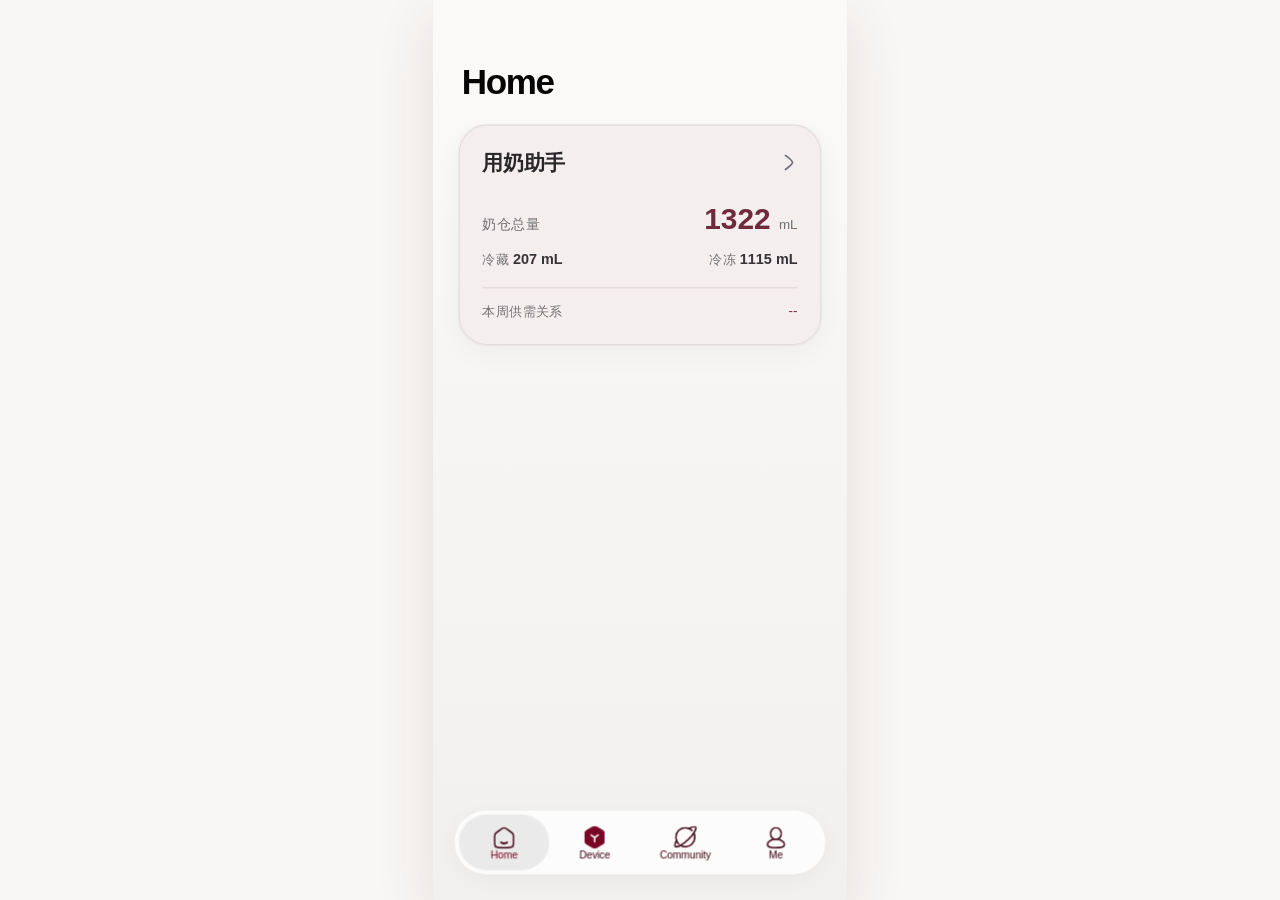
==== commit c88486f5: "Hide mini fridge temperature settings when NFC accessory is disabled" ====
--- a/index.html
+++ b/index.html
@@ -1,3 +1,3 @@
 <!doctype html><html lang="en"><head><meta charset="UTF-8"><meta name="viewport" content="width=device-width,initial-scale=1.0,maximum-scale=1.0,user-scalable=no,viewport-fit=cover"><meta name="apple-mobile-web-app-capable" content="yes"><meta name="mobile-web-app-capable" content="yes"><meta name="apple-mobile-web-app-status-bar-style" content="black-translucent"><meta name="theme-color" content="#f9f7f5"><link rel="manifest" href="./manifest.webmanifest"><title>用奶助手 Demo · Momcozy</title><link rel="stylesheet" href="./fit-dock-r50.css?v=fit-dock-r50"><link rel="stylesheet" href="./adaptive-viewport-r52.css?v=20260814-2328">
-<link rel="stylesheet" href="./style.css?v=home-r7"><link rel="stylesheet" href="./supplement.css?v=home-r7"><link rel="stylesheet" href="./review.css?v=home-r7"><link rel="stylesheet" href="./review-embed-clean.css?v=home-r7"><link rel="stylesheet" href="./v4.css?v=home-r7"><link rel="stylesheet" href="./post-v4.css?v=home-r7"><link rel="stylesheet" href="./frame-fixes.css?v=home-r7"><link rel="stylesheet" href="./review-adjustments.css?v=home-r7"><link rel="stylesheet" href="./final-review-fixes.css?v=home-r7"><link rel="stylesheet" href="./interaction-adjustments.css?v=home-r7"><link rel="stylesheet" href="./review-round2.css?v=home-r7"><link rel="stylesheet" href="./review-round2-runtime.css?v=home-r7"><link rel="stylesheet" href="./review-round2-runtime2.css?v=home-r7"><link rel="stylesheet" href="./device-page-r4.css?v=device-v6"><link rel="stylesheet" href="./device-page-v2.css?v=device-v6"><link rel="stylesheet" href="./device-page-v3.css?v=device-v6"><link rel="stylesheet" href="./device-page-v4.css?v=device-v6"><link rel="stylesheet" href="./device-page-v5.css?v=device-v6"><link rel="stylesheet" href="./device-page-v6.css?v=device-v6"><link rel="stylesheet" href="./home-page-r7.css?v=home-r7"><link rel="stylesheet" href="./home-page-r8.css?v=home-r8"><link rel="stylesheet" href="./home-page-r9.css?v=home-r9"><link rel="stylesheet" href="./home-page-r10.css?v=home-r10"><link rel="stylesheet" href="./control-page-r11.css?v=control-r11"><link rel="stylesheet" href="./control-state-r12.css?v=control-r12"><link rel="stylesheet" href="./control-state-r14.css?v=control-r14"><link rel="stylesheet" href="./control-milk-r15.css?v=control-r16"><link rel="stylesheet" href="./control-expression-icon-r19.css?v=control-r19"><link rel="stylesheet" href="./control-expression-icon-r20.css?v=control-r20"><link rel="stylesheet" href="./fit-check-r21.css?v=fit-r21"><link rel="stylesheet" href="./fit-check-r22.css?v=fit-r34"><link rel="stylesheet" href="./fit-check-r23.css?v=fit-r23"><link rel="stylesheet" href="./stability-r25.css?v=stability-r25"><link rel="stylesheet" href="./control-background-r26.css?v=control-r26"><link rel="stylesheet" href="./control-vessel-range-r27.css?v=control-r27"><link rel="stylesheet" href="./control-vessel-r28.css?v=control-r28"><link rel="stylesheet" href="./control-vessel-r29.css?v=control-r29"><link rel="stylesheet" href="./control-vessel-r30.css?v=control-r30"><link rel="stylesheet" href="./control-vessel-r32.css?v=control-r42"><link rel="stylesheet" href="./mobile-canvas-r34.css?v=canvas-r35"><link rel="stylesheet" href="./control-demo-r35.css?v=control-r36"><link rel="stylesheet" href="./control-demo-r36.css?v=control-r36"><link rel="stylesheet" href="./round-r37.css?v=round-r37"><link rel="stylesheet" href="./round-r38.css?v=round-r38"><link rel="stylesheet" href="./round-r39.css?v=round-r40"><link rel="stylesheet" href="./round-r40.css?v=round-r40"><link rel="stylesheet" href="./round-r41.css?v=round-r41"><link rel="stylesheet" href="./round-r42.css?v=round-r42"><link rel="stylesheet" href="./round-r43.css?v=round-r43"><link rel="stylesheet" href="./round-r44.css?v=round-r44"><link rel="stylesheet" href="./round-r45.css?v=round-r45"><link rel="stylesheet" href="./round-r46.css?v=round-r46"><link rel="stylesheet" href="milk-flow-integration.css?v=20261014-layout-foundation-25"></head><body><div id="demo" style="visibility:hidden"></div>
-<script src="./screen-registry.js?v=home-r7"></script><script src="./app.js?v=home-r100"></script><script src="./asset-replacements.js?v=home-r7"></script><script src="./review-cycle.js?v=home-r7"></script><script src="./review-cycle-device-v3.js?v=home-r7"></script><script src="./review-cycle-device-v4.js?v=home-r7"></script><script src="./review.js?v=home-r7"></script><script src="./review-embed-clean.js?v=home-r7"></script><script src="./v4.js?v=home-r8"></script><script src="./review-adjustments.js?v=home-r7"></script><script src="./interaction-adjustments.js?v=home-r7"></script><script src="./dynamics.js?v=round-r42"></script><script src="./manual-time.js?v=home-r7"></script><script src="./frame-fixes.js?v=home-r7"></script><script src="./review-round2.js?v=home-r7"></script><script src="./review-round2-hotfix.js?v=home-r7"></script><script src="./review-round2-runtime.js?v=home-r7"></script><script src="./review-round2-events.js?v=home-r7"></script><script src="./device-page-r4.js?v=device-v6"></script><script src="./device-page-r4-runtime.js?v=device-v6"></script><script src="./home-page-r7.js?v=home-r51"></script><script src="./control-state-r12.js?v=control-r35"></script><script src="./control-state-r14.js?v=control-r14"></script><script src="./control-milk-r15.js?v=control-r16"></script><script src="./control-expression-icon-r17.js?v=control-r17"></script><script src="./control-expression-icon-r19.js?v=control-r19"></script><script src="./fit-check-r21.js?v=fit-r21"></script><script src="./fit-check-r22.js?v=fit-r22"></script><script src="./fit-check-r24.js?v=fit-r24"></script><script src="./review-state.js?v=home-r7"></script><script src="./control-vessel-r28.js?v=control-r28"></script><script src="./control-vessel-r29.js?v=control-r29"></script><script src="./control-vessel-r30.js?v=control-r30"></script><script src="./control-vessel-r32.js?v=control-r42"></script><script src="./control-demo-r35.js?v=control-r36"></script><script src="./control-demo-r36.js?v=control-r36"></script><script src="./mobile-layout-r35.js?v=canvas-r37"></script><script src="./home-dock-r37.js?v=round-r38"></script><script src="./fit-r37.js?v=round-r38"></script><script src="./log-r37.js?v=round-r37"></script><script src="./round-r39.js?v=round-r40"></script><script src="./round-r40.js?v=round-r40"></script><script src="./round-r42.js?v=round-r42"></script><script src="./round-r43.js?v=round-r43"></script><script src="./round-r44.js?v=round-r44"></script><script src="./round-r45.js?v=round-r45"></script><script src="./round-r46.js?v=round-r46"></script><link rel="stylesheet" href="./log-r47.css?v=log-r55"><script src="./log-r47.js?v=log-r55"></script><link rel="stylesheet" href="./round-r49.css?v=round-r112"><script src="./round-r49.js?v=round-r121"></script><link rel="stylesheet" href="./native-status-bar.css?v=1"><link rel="stylesheet" href="./control-scroll-layout.css?v=3"><link rel="stylesheet" href="./smart-warehouse-mvp1.css?v=20260831-figma-take79"><script src="milk-flow-integration.js?v=20261014-layout-foundation-25"></script><script src="./smart-warehouse-mvp1.js?v=20261014-layout-foundation-25"></script></body></html>
+<link rel="stylesheet" href="./style.css?v=home-r7"><link rel="stylesheet" href="./supplement.css?v=home-r7"><link rel="stylesheet" href="./review.css?v=home-r7"><link rel="stylesheet" href="./review-embed-clean.css?v=home-r7"><link rel="stylesheet" href="./v4.css?v=home-r7"><link rel="stylesheet" href="./post-v4.css?v=home-r7"><link rel="stylesheet" href="./frame-fixes.css?v=home-r7"><link rel="stylesheet" href="./review-adjustments.css?v=home-r7"><link rel="stylesheet" href="./final-review-fixes.css?v=home-r7"><link rel="stylesheet" href="./interaction-adjustments.css?v=home-r7"><link rel="stylesheet" href="./review-round2.css?v=home-r7"><link rel="stylesheet" href="./review-round2-runtime.css?v=home-r7"><link rel="stylesheet" href="./review-round2-runtime2.css?v=home-r7"><link rel="stylesheet" href="./device-page-r4.css?v=device-v6"><link rel="stylesheet" href="./device-page-v2.css?v=device-v6"><link rel="stylesheet" href="./device-page-v3.css?v=device-v6"><link rel="stylesheet" href="./device-page-v4.css?v=device-v6"><link rel="stylesheet" href="./device-page-v5.css?v=device-v6"><link rel="stylesheet" href="./device-page-v6.css?v=device-v6"><link rel="stylesheet" href="./home-page-r7.css?v=home-r7"><link rel="stylesheet" href="./home-page-r8.css?v=home-r8"><link rel="stylesheet" href="./home-page-r9.css?v=home-r9"><link rel="stylesheet" href="./home-page-r10.css?v=home-r10"><link rel="stylesheet" href="./control-page-r11.css?v=control-r11"><link rel="stylesheet" href="./control-state-r12.css?v=control-r12"><link rel="stylesheet" href="./control-state-r14.css?v=control-r14"><link rel="stylesheet" href="./control-milk-r15.css?v=control-r16"><link rel="stylesheet" href="./control-expression-icon-r19.css?v=control-r19"><link rel="stylesheet" href="./control-expression-icon-r20.css?v=control-r20"><link rel="stylesheet" href="./fit-check-r21.css?v=fit-r21"><link rel="stylesheet" href="./fit-check-r22.css?v=fit-r34"><link rel="stylesheet" href="./fit-check-r23.css?v=fit-r23"><link rel="stylesheet" href="./stability-r25.css?v=stability-r25"><link rel="stylesheet" href="./control-background-r26.css?v=control-r26"><link rel="stylesheet" href="./control-vessel-range-r27.css?v=control-r27"><link rel="stylesheet" href="./control-vessel-r28.css?v=control-r28"><link rel="stylesheet" href="./control-vessel-r29.css?v=control-r29"><link rel="stylesheet" href="./control-vessel-r30.css?v=control-r30"><link rel="stylesheet" href="./control-vessel-r32.css?v=control-r42"><link rel="stylesheet" href="./mobile-canvas-r34.css?v=canvas-r35"><link rel="stylesheet" href="./control-demo-r35.css?v=control-r36"><link rel="stylesheet" href="./control-demo-r36.css?v=control-r36"><link rel="stylesheet" href="./round-r37.css?v=round-r37"><link rel="stylesheet" href="./round-r38.css?v=round-r38"><link rel="stylesheet" href="./round-r39.css?v=round-r40"><link rel="stylesheet" href="./round-r40.css?v=round-r40"><link rel="stylesheet" href="./round-r41.css?v=round-r41"><link rel="stylesheet" href="./round-r42.css?v=round-r42"><link rel="stylesheet" href="./round-r43.css?v=round-r43"><link rel="stylesheet" href="./round-r44.css?v=round-r44"><link rel="stylesheet" href="./round-r45.css?v=round-r45"><link rel="stylesheet" href="./round-r46.css?v=round-r46"><link rel="stylesheet" href="milk-flow-integration.css?v=20261014-fridge-setting-toggle-27"></head><body><div id="demo" style="visibility:hidden"></div>
+<script src="./screen-registry.js?v=home-r7"></script><script src="./app.js?v=home-r100"></script><script src="./asset-replacements.js?v=home-r7"></script><script src="./review-cycle.js?v=home-r7"></script><script src="./review-cycle-device-v3.js?v=home-r7"></script><script src="./review-cycle-device-v4.js?v=home-r7"></script><script src="./review.js?v=home-r7"></script><script src="./review-embed-clean.js?v=home-r7"></script><script src="./v4.js?v=home-r8"></script><script src="./review-adjustments.js?v=home-r7"></script><script src="./interaction-adjustments.js?v=home-r7"></script><script src="./dynamics.js?v=round-r42"></script><script src="./manual-time.js?v=home-r7"></script><script src="./frame-fixes.js?v=home-r7"></script><script src="./review-round2.js?v=home-r7"></script><script src="./review-round2-hotfix.js?v=home-r7"></script><script src="./review-round2-runtime.js?v=home-r7"></script><script src="./review-round2-events.js?v=home-r7"></script><script src="./device-page-r4.js?v=device-v6"></script><script src="./device-page-r4-runtime.js?v=device-v6"></script><script src="./home-page-r7.js?v=home-r51"></script><script src="./control-state-r12.js?v=control-r35"></script><script src="./control-state-r14.js?v=control-r14"></script><script src="./control-milk-r15.js?v=control-r16"></script><script src="./control-expression-icon-r17.js?v=control-r17"></script><script src="./control-expression-icon-r19.js?v=control-r19"></script><script src="./fit-check-r21.js?v=fit-r21"></script><script src="./fit-check-r22.js?v=fit-r22"></script><script src="./fit-check-r24.js?v=fit-r24"></script><script src="./review-state.js?v=home-r7"></script><script src="./control-vessel-r28.js?v=control-r28"></script><script src="./control-vessel-r29.js?v=control-r29"></script><script src="./control-vessel-r30.js?v=control-r30"></script><script src="./control-vessel-r32.js?v=control-r42"></script><script src="./control-demo-r35.js?v=control-r36"></script><script src="./control-demo-r36.js?v=control-r36"></script><script src="./mobile-layout-r35.js?v=canvas-r37"></script><script src="./home-dock-r37.js?v=round-r38"></script><script src="./fit-r37.js?v=round-r38"></script><script src="./log-r37.js?v=round-r37"></script><script src="./round-r39.js?v=round-r40"></script><script src="./round-r40.js?v=round-r40"></script><script src="./round-r42.js?v=round-r42"></script><script src="./round-r43.js?v=round-r43"></script><script src="./round-r44.js?v=round-r44"></script><script src="./round-r45.js?v=round-r45"></script><script src="./round-r46.js?v=round-r46"></script><link rel="stylesheet" href="./log-r47.css?v=log-r55"><script src="./log-r47.js?v=log-r55"></script><link rel="stylesheet" href="./round-r49.css?v=round-r112"><script src="./round-r49.js?v=round-r121"></script><link rel="stylesheet" href="./native-status-bar.css?v=1"><link rel="stylesheet" href="./control-scroll-layout.css?v=3"><link rel="stylesheet" href="./smart-warehouse-mvp1.css?v=20260831-figma-take79"><script src="milk-flow-integration.js?v=20261014-fridge-setting-toggle-27"></script><script src="./smart-warehouse-mvp1.js?v=20261014-fridge-setting-toggle-27"></script></body></html>
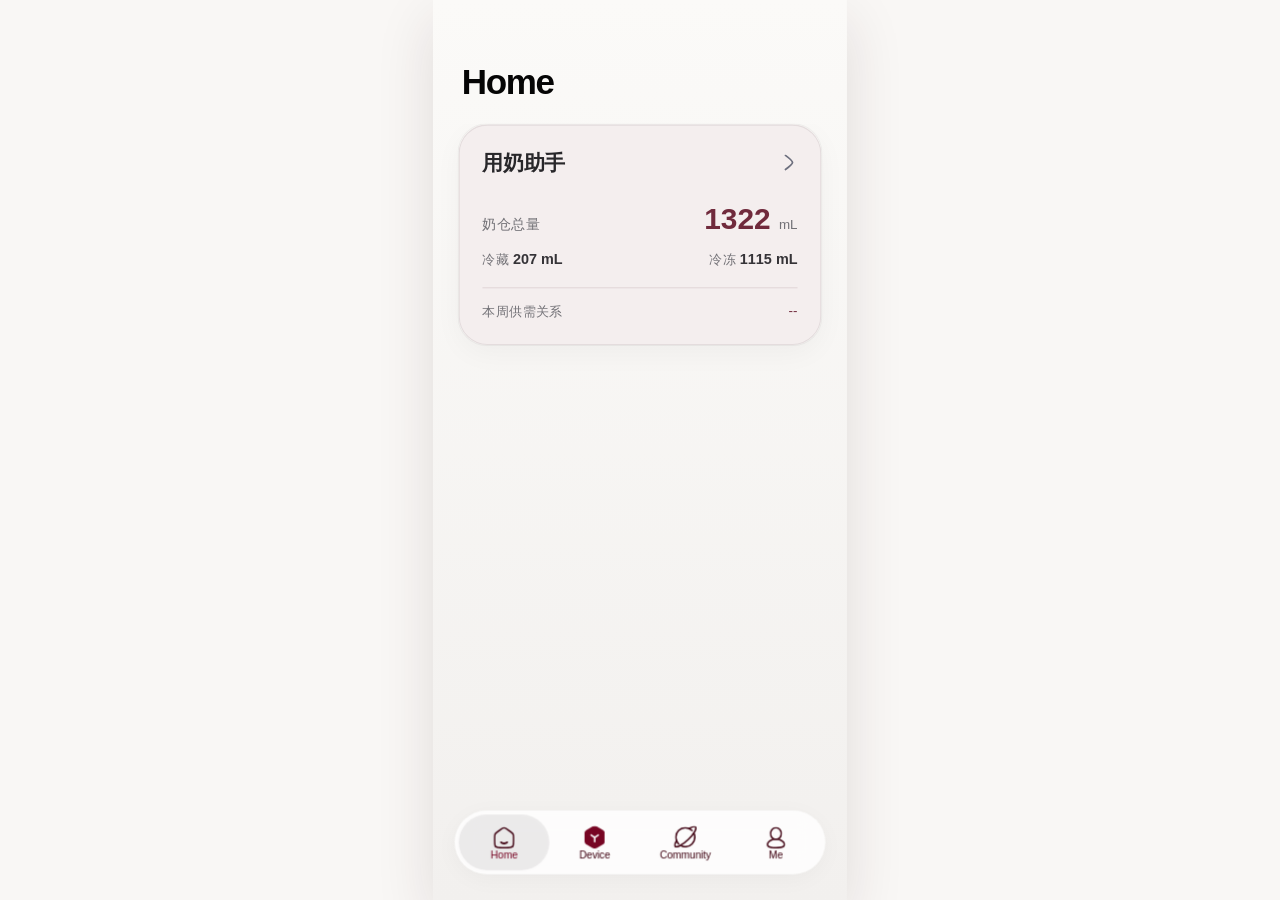
==== commit 0e05daf4: "Prioritize pump records in refrigerated admission and lock source timestamps" ====
--- a/index.html
+++ b/index.html
@@ -1,3 +1,3 @@
 <!doctype html><html lang="en"><head><meta charset="UTF-8"><meta name="viewport" content="width=device-width,initial-scale=1.0,maximum-scale=1.0,user-scalable=no,viewport-fit=cover"><meta name="apple-mobile-web-app-capable" content="yes"><meta name="mobile-web-app-capable" content="yes"><meta name="apple-mobile-web-app-status-bar-style" content="black-translucent"><meta name="theme-color" content="#f9f7f5"><link rel="manifest" href="./manifest.webmanifest"><title>用奶助手 Demo · Momcozy</title><link rel="stylesheet" href="./fit-dock-r50.css?v=fit-dock-r50"><link rel="stylesheet" href="./adaptive-viewport-r52.css?v=20260814-2328">
-<link rel="stylesheet" href="./style.css?v=home-r7"><link rel="stylesheet" href="./supplement.css?v=home-r7"><link rel="stylesheet" href="./review.css?v=home-r7"><link rel="stylesheet" href="./review-embed-clean.css?v=home-r7"><link rel="stylesheet" href="./v4.css?v=home-r7"><link rel="stylesheet" href="./post-v4.css?v=home-r7"><link rel="stylesheet" href="./frame-fixes.css?v=home-r7"><link rel="stylesheet" href="./review-adjustments.css?v=home-r7"><link rel="stylesheet" href="./final-review-fixes.css?v=home-r7"><link rel="stylesheet" href="./interaction-adjustments.css?v=home-r7"><link rel="stylesheet" href="./review-round2.css?v=home-r7"><link rel="stylesheet" href="./review-round2-runtime.css?v=home-r7"><link rel="stylesheet" href="./review-round2-runtime2.css?v=home-r7"><link rel="stylesheet" href="./device-page-r4.css?v=device-v6"><link rel="stylesheet" href="./device-page-v2.css?v=device-v6"><link rel="stylesheet" href="./device-page-v3.css?v=device-v6"><link rel="stylesheet" href="./device-page-v4.css?v=device-v6"><link rel="stylesheet" href="./device-page-v5.css?v=device-v6"><link rel="stylesheet" href="./device-page-v6.css?v=device-v6"><link rel="stylesheet" href="./home-page-r7.css?v=home-r7"><link rel="stylesheet" href="./home-page-r8.css?v=home-r8"><link rel="stylesheet" href="./home-page-r9.css?v=home-r9"><link rel="stylesheet" href="./home-page-r10.css?v=home-r10"><link rel="stylesheet" href="./control-page-r11.css?v=control-r11"><link rel="stylesheet" href="./control-state-r12.css?v=control-r12"><link rel="stylesheet" href="./control-state-r14.css?v=control-r14"><link rel="stylesheet" href="./control-milk-r15.css?v=control-r16"><link rel="stylesheet" href="./control-expression-icon-r19.css?v=control-r19"><link rel="stylesheet" href="./control-expression-icon-r20.css?v=control-r20"><link rel="stylesheet" href="./fit-check-r21.css?v=fit-r21"><link rel="stylesheet" href="./fit-check-r22.css?v=fit-r34"><link rel="stylesheet" href="./fit-check-r23.css?v=fit-r23"><link rel="stylesheet" href="./stability-r25.css?v=stability-r25"><link rel="stylesheet" href="./control-background-r26.css?v=control-r26"><link rel="stylesheet" href="./control-vessel-range-r27.css?v=control-r27"><link rel="stylesheet" href="./control-vessel-r28.css?v=control-r28"><link rel="stylesheet" href="./control-vessel-r29.css?v=control-r29"><link rel="stylesheet" href="./control-vessel-r30.css?v=control-r30"><link rel="stylesheet" href="./control-vessel-r32.css?v=control-r42"><link rel="stylesheet" href="./mobile-canvas-r34.css?v=canvas-r35"><link rel="stylesheet" href="./control-demo-r35.css?v=control-r36"><link rel="stylesheet" href="./control-demo-r36.css?v=control-r36"><link rel="stylesheet" href="./round-r37.css?v=round-r37"><link rel="stylesheet" href="./round-r38.css?v=round-r38"><link rel="stylesheet" href="./round-r39.css?v=round-r40"><link rel="stylesheet" href="./round-r40.css?v=round-r40"><link rel="stylesheet" href="./round-r41.css?v=round-r41"><link rel="stylesheet" href="./round-r42.css?v=round-r42"><link rel="stylesheet" href="./round-r43.css?v=round-r43"><link rel="stylesheet" href="./round-r44.css?v=round-r44"><link rel="stylesheet" href="./round-r45.css?v=round-r45"><link rel="stylesheet" href="./round-r46.css?v=round-r46"><link rel="stylesheet" href="milk-flow-integration.css?v=20261014-fridge-setting-toggle-27"></head><body><div id="demo" style="visibility:hidden"></div>
-<script src="./screen-registry.js?v=home-r7"></script><script src="./app.js?v=home-r100"></script><script src="./asset-replacements.js?v=home-r7"></script><script src="./review-cycle.js?v=home-r7"></script><script src="./review-cycle-device-v3.js?v=home-r7"></script><script src="./review-cycle-device-v4.js?v=home-r7"></script><script src="./review.js?v=home-r7"></script><script src="./review-embed-clean.js?v=home-r7"></script><script src="./v4.js?v=home-r8"></script><script src="./review-adjustments.js?v=home-r7"></script><script src="./interaction-adjustments.js?v=home-r7"></script><script src="./dynamics.js?v=round-r42"></script><script src="./manual-time.js?v=home-r7"></script><script src="./frame-fixes.js?v=home-r7"></script><script src="./review-round2.js?v=home-r7"></script><script src="./review-round2-hotfix.js?v=home-r7"></script><script src="./review-round2-runtime.js?v=home-r7"></script><script src="./review-round2-events.js?v=home-r7"></script><script src="./device-page-r4.js?v=device-v6"></script><script src="./device-page-r4-runtime.js?v=device-v6"></script><script src="./home-page-r7.js?v=home-r51"></script><script src="./control-state-r12.js?v=control-r35"></script><script src="./control-state-r14.js?v=control-r14"></script><script src="./control-milk-r15.js?v=control-r16"></script><script src="./control-expression-icon-r17.js?v=control-r17"></script><script src="./control-expression-icon-r19.js?v=control-r19"></script><script src="./fit-check-r21.js?v=fit-r21"></script><script src="./fit-check-r22.js?v=fit-r22"></script><script src="./fit-check-r24.js?v=fit-r24"></script><script src="./review-state.js?v=home-r7"></script><script src="./control-vessel-r28.js?v=control-r28"></script><script src="./control-vessel-r29.js?v=control-r29"></script><script src="./control-vessel-r30.js?v=control-r30"></script><script src="./control-vessel-r32.js?v=control-r42"></script><script src="./control-demo-r35.js?v=control-r36"></script><script src="./control-demo-r36.js?v=control-r36"></script><script src="./mobile-layout-r35.js?v=canvas-r37"></script><script src="./home-dock-r37.js?v=round-r38"></script><script src="./fit-r37.js?v=round-r38"></script><script src="./log-r37.js?v=round-r37"></script><script src="./round-r39.js?v=round-r40"></script><script src="./round-r40.js?v=round-r40"></script><script src="./round-r42.js?v=round-r42"></script><script src="./round-r43.js?v=round-r43"></script><script src="./round-r44.js?v=round-r44"></script><script src="./round-r45.js?v=round-r45"></script><script src="./round-r46.js?v=round-r46"></script><link rel="stylesheet" href="./log-r47.css?v=log-r55"><script src="./log-r47.js?v=log-r55"></script><link rel="stylesheet" href="./round-r49.css?v=round-r112"><script src="./round-r49.js?v=round-r121"></script><link rel="stylesheet" href="./native-status-bar.css?v=1"><link rel="stylesheet" href="./control-scroll-layout.css?v=3"><link rel="stylesheet" href="./smart-warehouse-mvp1.css?v=20260831-figma-take79"><script src="milk-flow-integration.js?v=20261014-fridge-setting-toggle-27"></script><script src="./smart-warehouse-mvp1.js?v=20261014-fridge-setting-toggle-27"></script></body></html>
+<link rel="stylesheet" href="./style.css?v=home-r7"><link rel="stylesheet" href="./supplement.css?v=home-r7"><link rel="stylesheet" href="./review.css?v=home-r7"><link rel="stylesheet" href="./review-embed-clean.css?v=home-r7"><link rel="stylesheet" href="./v4.css?v=home-r7"><link rel="stylesheet" href="./post-v4.css?v=home-r7"><link rel="stylesheet" href="./frame-fixes.css?v=home-r7"><link rel="stylesheet" href="./review-adjustments.css?v=home-r7"><link rel="stylesheet" href="./final-review-fixes.css?v=home-r7"><link rel="stylesheet" href="./interaction-adjustments.css?v=home-r7"><link rel="stylesheet" href="./review-round2.css?v=home-r7"><link rel="stylesheet" href="./review-round2-runtime.css?v=home-r7"><link rel="stylesheet" href="./review-round2-runtime2.css?v=home-r7"><link rel="stylesheet" href="./device-page-r4.css?v=device-v6"><link rel="stylesheet" href="./device-page-v2.css?v=device-v6"><link rel="stylesheet" href="./device-page-v3.css?v=device-v6"><link rel="stylesheet" href="./device-page-v4.css?v=device-v6"><link rel="stylesheet" href="./device-page-v5.css?v=device-v6"><link rel="stylesheet" href="./device-page-v6.css?v=device-v6"><link rel="stylesheet" href="./home-page-r7.css?v=home-r7"><link rel="stylesheet" href="./home-page-r8.css?v=home-r8"><link rel="stylesheet" href="./home-page-r9.css?v=home-r9"><link rel="stylesheet" href="./home-page-r10.css?v=home-r10"><link rel="stylesheet" href="./control-page-r11.css?v=control-r11"><link rel="stylesheet" href="./control-state-r12.css?v=control-r12"><link rel="stylesheet" href="./control-state-r14.css?v=control-r14"><link rel="stylesheet" href="./control-milk-r15.css?v=control-r16"><link rel="stylesheet" href="./control-expression-icon-r19.css?v=control-r19"><link rel="stylesheet" href="./control-expression-icon-r20.css?v=control-r20"><link rel="stylesheet" href="./fit-check-r21.css?v=fit-r21"><link rel="stylesheet" href="./fit-check-r22.css?v=fit-r34"><link rel="stylesheet" href="./fit-check-r23.css?v=fit-r23"><link rel="stylesheet" href="./stability-r25.css?v=stability-r25"><link rel="stylesheet" href="./control-background-r26.css?v=control-r26"><link rel="stylesheet" href="./control-vessel-range-r27.css?v=control-r27"><link rel="stylesheet" href="./control-vessel-r28.css?v=control-r28"><link rel="stylesheet" href="./control-vessel-r29.css?v=control-r29"><link rel="stylesheet" href="./control-vessel-r30.css?v=control-r30"><link rel="stylesheet" href="./control-vessel-r32.css?v=control-r42"><link rel="stylesheet" href="./mobile-canvas-r34.css?v=canvas-r35"><link rel="stylesheet" href="./control-demo-r35.css?v=control-r36"><link rel="stylesheet" href="./control-demo-r36.css?v=control-r36"><link rel="stylesheet" href="./round-r37.css?v=round-r37"><link rel="stylesheet" href="./round-r38.css?v=round-r38"><link rel="stylesheet" href="./round-r39.css?v=round-r40"><link rel="stylesheet" href="./round-r40.css?v=round-r40"><link rel="stylesheet" href="./round-r41.css?v=round-r41"><link rel="stylesheet" href="./round-r42.css?v=round-r42"><link rel="stylesheet" href="./round-r43.css?v=round-r43"><link rel="stylesheet" href="./round-r44.css?v=round-r44"><link rel="stylesheet" href="./round-r45.css?v=round-r45"><link rel="stylesheet" href="./round-r46.css?v=round-r46"><link rel="stylesheet" href="milk-flow-integration.css?v=20261014-cold-admission-priority-29"></head><body><div id="demo" style="visibility:hidden"></div>
+<script src="./screen-registry.js?v=home-r7"></script><script src="./app.js?v=home-r100"></script><script src="./asset-replacements.js?v=home-r7"></script><script src="./review-cycle.js?v=home-r7"></script><script src="./review-cycle-device-v3.js?v=home-r7"></script><script src="./review-cycle-device-v4.js?v=home-r7"></script><script src="./review.js?v=home-r7"></script><script src="./review-embed-clean.js?v=home-r7"></script><script src="./v4.js?v=home-r8"></script><script src="./review-adjustments.js?v=home-r7"></script><script src="./interaction-adjustments.js?v=home-r7"></script><script src="./dynamics.js?v=round-r42"></script><script src="./manual-time.js?v=home-r7"></script><script src="./frame-fixes.js?v=home-r7"></script><script src="./review-round2.js?v=home-r7"></script><script src="./review-round2-hotfix.js?v=home-r7"></script><script src="./review-round2-runtime.js?v=home-r7"></script><script src="./review-round2-events.js?v=home-r7"></script><script src="./device-page-r4.js?v=device-v6"></script><script src="./device-page-r4-runtime.js?v=device-v6"></script><script src="./home-page-r7.js?v=home-r51"></script><script src="./control-state-r12.js?v=control-r35"></script><script src="./control-state-r14.js?v=control-r14"></script><script src="./control-milk-r15.js?v=control-r16"></script><script src="./control-expression-icon-r17.js?v=control-r17"></script><script src="./control-expression-icon-r19.js?v=control-r19"></script><script src="./fit-check-r21.js?v=fit-r21"></script><script src="./fit-check-r22.js?v=fit-r22"></script><script src="./fit-check-r24.js?v=fit-r24"></script><script src="./review-state.js?v=home-r7"></script><script src="./control-vessel-r28.js?v=control-r28"></script><script src="./control-vessel-r29.js?v=control-r29"></script><script src="./control-vessel-r30.js?v=control-r30"></script><script src="./control-vessel-r32.js?v=control-r42"></script><script src="./control-demo-r35.js?v=control-r36"></script><script src="./control-demo-r36.js?v=control-r36"></script><script src="./mobile-layout-r35.js?v=canvas-r37"></script><script src="./home-dock-r37.js?v=round-r38"></script><script src="./fit-r37.js?v=round-r38"></script><script src="./log-r37.js?v=round-r37"></script><script src="./round-r39.js?v=round-r40"></script><script src="./round-r40.js?v=round-r40"></script><script src="./round-r42.js?v=round-r42"></script><script src="./round-r43.js?v=round-r43"></script><script src="./round-r44.js?v=round-r44"></script><script src="./round-r45.js?v=round-r45"></script><script src="./round-r46.js?v=round-r46"></script><link rel="stylesheet" href="./log-r47.css?v=log-r55"><script src="./log-r47.js?v=log-r55"></script><link rel="stylesheet" href="./round-r49.css?v=round-r112"><script src="./round-r49.js?v=round-r121"></script><link rel="stylesheet" href="./native-status-bar.css?v=1"><link rel="stylesheet" href="./control-scroll-layout.css?v=3"><link rel="stylesheet" href="./smart-warehouse-mvp1.css?v=20260831-figma-take79"><script src="milk-flow-integration.js?v=20261014-cold-admission-priority-29"></script><script src="./smart-warehouse-mvp1.js?v=20261014-cold-admission-priority-29"></script></body></html>
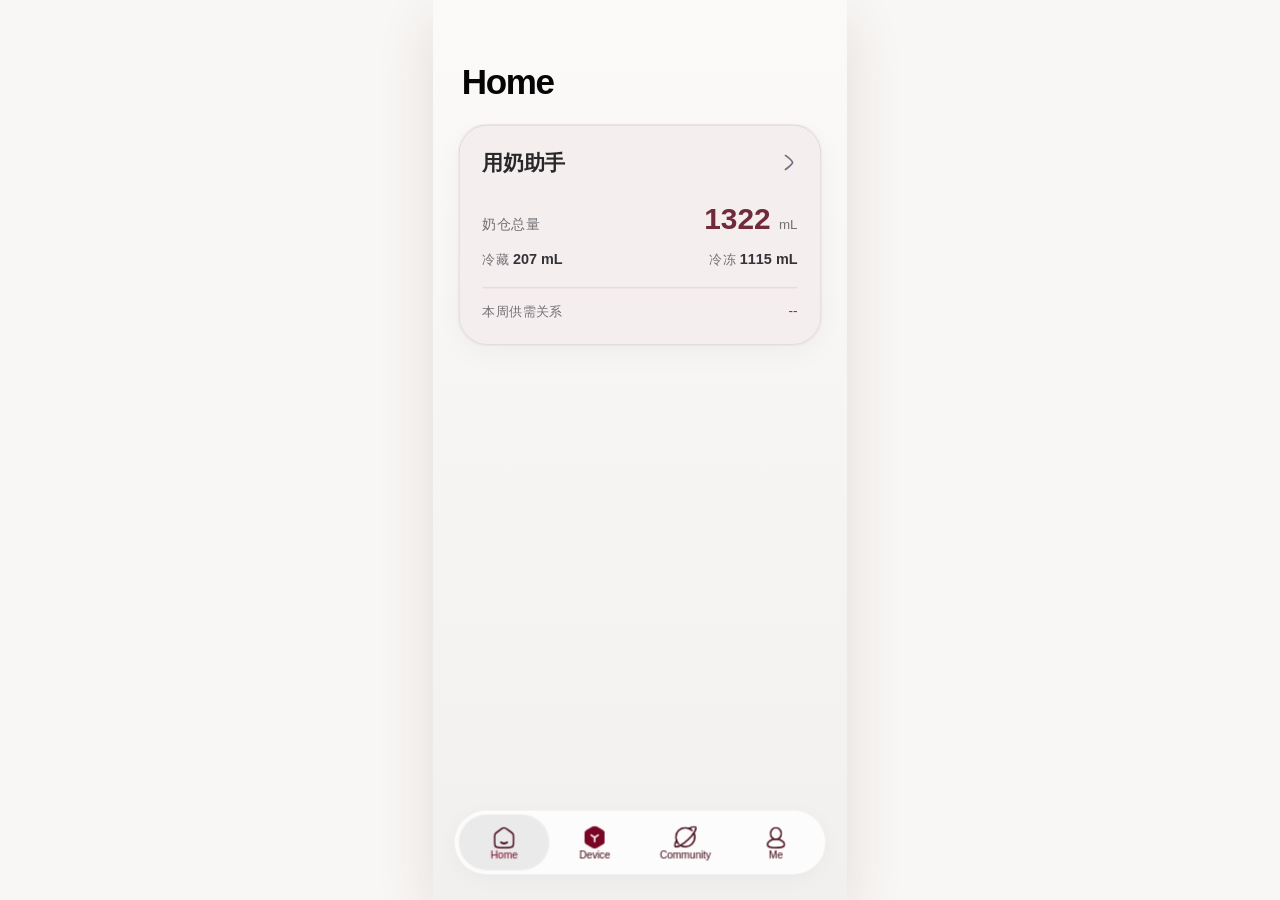
==== commit c0a81cde: "Show refrigerated pump records inline and keep modal dismissal in the assistant" ====
--- a/index.html
+++ b/index.html
@@ -1,3 +1,3 @@
 <!doctype html><html lang="en"><head><meta charset="UTF-8"><meta name="viewport" content="width=device-width,initial-scale=1.0,maximum-scale=1.0,user-scalable=no,viewport-fit=cover"><meta name="apple-mobile-web-app-capable" content="yes"><meta name="mobile-web-app-capable" content="yes"><meta name="apple-mobile-web-app-status-bar-style" content="black-translucent"><meta name="theme-color" content="#f9f7f5"><link rel="manifest" href="./manifest.webmanifest"><title>用奶助手 Demo · Momcozy</title><link rel="stylesheet" href="./fit-dock-r50.css?v=fit-dock-r50"><link rel="stylesheet" href="./adaptive-viewport-r52.css?v=20260814-2328">
-<link rel="stylesheet" href="./style.css?v=home-r7"><link rel="stylesheet" href="./supplement.css?v=home-r7"><link rel="stylesheet" href="./review.css?v=home-r7"><link rel="stylesheet" href="./review-embed-clean.css?v=home-r7"><link rel="stylesheet" href="./v4.css?v=home-r7"><link rel="stylesheet" href="./post-v4.css?v=home-r7"><link rel="stylesheet" href="./frame-fixes.css?v=home-r7"><link rel="stylesheet" href="./review-adjustments.css?v=home-r7"><link rel="stylesheet" href="./final-review-fixes.css?v=home-r7"><link rel="stylesheet" href="./interaction-adjustments.css?v=home-r7"><link rel="stylesheet" href="./review-round2.css?v=home-r7"><link rel="stylesheet" href="./review-round2-runtime.css?v=home-r7"><link rel="stylesheet" href="./review-round2-runtime2.css?v=home-r7"><link rel="stylesheet" href="./device-page-r4.css?v=device-v6"><link rel="stylesheet" href="./device-page-v2.css?v=device-v6"><link rel="stylesheet" href="./device-page-v3.css?v=device-v6"><link rel="stylesheet" href="./device-page-v4.css?v=device-v6"><link rel="stylesheet" href="./device-page-v5.css?v=device-v6"><link rel="stylesheet" href="./device-page-v6.css?v=device-v6"><link rel="stylesheet" href="./home-page-r7.css?v=home-r7"><link rel="stylesheet" href="./home-page-r8.css?v=home-r8"><link rel="stylesheet" href="./home-page-r9.css?v=home-r9"><link rel="stylesheet" href="./home-page-r10.css?v=home-r10"><link rel="stylesheet" href="./control-page-r11.css?v=control-r11"><link rel="stylesheet" href="./control-state-r12.css?v=control-r12"><link rel="stylesheet" href="./control-state-r14.css?v=control-r14"><link rel="stylesheet" href="./control-milk-r15.css?v=control-r16"><link rel="stylesheet" href="./control-expression-icon-r19.css?v=control-r19"><link rel="stylesheet" href="./control-expression-icon-r20.css?v=control-r20"><link rel="stylesheet" href="./fit-check-r21.css?v=fit-r21"><link rel="stylesheet" href="./fit-check-r22.css?v=fit-r34"><link rel="stylesheet" href="./fit-check-r23.css?v=fit-r23"><link rel="stylesheet" href="./stability-r25.css?v=stability-r25"><link rel="stylesheet" href="./control-background-r26.css?v=control-r26"><link rel="stylesheet" href="./control-vessel-range-r27.css?v=control-r27"><link rel="stylesheet" href="./control-vessel-r28.css?v=control-r28"><link rel="stylesheet" href="./control-vessel-r29.css?v=control-r29"><link rel="stylesheet" href="./control-vessel-r30.css?v=control-r30"><link rel="stylesheet" href="./control-vessel-r32.css?v=control-r42"><link rel="stylesheet" href="./mobile-canvas-r34.css?v=canvas-r35"><link rel="stylesheet" href="./control-demo-r35.css?v=control-r36"><link rel="stylesheet" href="./control-demo-r36.css?v=control-r36"><link rel="stylesheet" href="./round-r37.css?v=round-r37"><link rel="stylesheet" href="./round-r38.css?v=round-r38"><link rel="stylesheet" href="./round-r39.css?v=round-r40"><link rel="stylesheet" href="./round-r40.css?v=round-r40"><link rel="stylesheet" href="./round-r41.css?v=round-r41"><link rel="stylesheet" href="./round-r42.css?v=round-r42"><link rel="stylesheet" href="./round-r43.css?v=round-r43"><link rel="stylesheet" href="./round-r44.css?v=round-r44"><link rel="stylesheet" href="./round-r45.css?v=round-r45"><link rel="stylesheet" href="./round-r46.css?v=round-r46"><link rel="stylesheet" href="milk-flow-integration.css?v=20261014-cold-admission-priority-29"></head><body><div id="demo" style="visibility:hidden"></div>
-<script src="./screen-registry.js?v=home-r7"></script><script src="./app.js?v=home-r100"></script><script src="./asset-replacements.js?v=home-r7"></script><script src="./review-cycle.js?v=home-r7"></script><script src="./review-cycle-device-v3.js?v=home-r7"></script><script src="./review-cycle-device-v4.js?v=home-r7"></script><script src="./review.js?v=home-r7"></script><script src="./review-embed-clean.js?v=home-r7"></script><script src="./v4.js?v=home-r8"></script><script src="./review-adjustments.js?v=home-r7"></script><script src="./interaction-adjustments.js?v=home-r7"></script><script src="./dynamics.js?v=round-r42"></script><script src="./manual-time.js?v=home-r7"></script><script src="./frame-fixes.js?v=home-r7"></script><script src="./review-round2.js?v=home-r7"></script><script src="./review-round2-hotfix.js?v=home-r7"></script><script src="./review-round2-runtime.js?v=home-r7"></script><script src="./review-round2-events.js?v=home-r7"></script><script src="./device-page-r4.js?v=device-v6"></script><script src="./device-page-r4-runtime.js?v=device-v6"></script><script src="./home-page-r7.js?v=home-r51"></script><script src="./control-state-r12.js?v=control-r35"></script><script src="./control-state-r14.js?v=control-r14"></script><script src="./control-milk-r15.js?v=control-r16"></script><script src="./control-expression-icon-r17.js?v=control-r17"></script><script src="./control-expression-icon-r19.js?v=control-r19"></script><script src="./fit-check-r21.js?v=fit-r21"></script><script src="./fit-check-r22.js?v=fit-r22"></script><script src="./fit-check-r24.js?v=fit-r24"></script><script src="./review-state.js?v=home-r7"></script><script src="./control-vessel-r28.js?v=control-r28"></script><script src="./control-vessel-r29.js?v=control-r29"></script><script src="./control-vessel-r30.js?v=control-r30"></script><script src="./control-vessel-r32.js?v=control-r42"></script><script src="./control-demo-r35.js?v=control-r36"></script><script src="./control-demo-r36.js?v=control-r36"></script><script src="./mobile-layout-r35.js?v=canvas-r37"></script><script src="./home-dock-r37.js?v=round-r38"></script><script src="./fit-r37.js?v=round-r38"></script><script src="./log-r37.js?v=round-r37"></script><script src="./round-r39.js?v=round-r40"></script><script src="./round-r40.js?v=round-r40"></script><script src="./round-r42.js?v=round-r42"></script><script src="./round-r43.js?v=round-r43"></script><script src="./round-r44.js?v=round-r44"></script><script src="./round-r45.js?v=round-r45"></script><script src="./round-r46.js?v=round-r46"></script><link rel="stylesheet" href="./log-r47.css?v=log-r55"><script src="./log-r47.js?v=log-r55"></script><link rel="stylesheet" href="./round-r49.css?v=round-r112"><script src="./round-r49.js?v=round-r121"></script><link rel="stylesheet" href="./native-status-bar.css?v=1"><link rel="stylesheet" href="./control-scroll-layout.css?v=3"><link rel="stylesheet" href="./smart-warehouse-mvp1.css?v=20260831-figma-take79"><script src="milk-flow-integration.js?v=20261014-cold-admission-priority-29"></script><script src="./smart-warehouse-mvp1.js?v=20261014-cold-admission-priority-29"></script></body></html>
+<link rel="stylesheet" href="./style.css?v=home-r7"><link rel="stylesheet" href="./supplement.css?v=home-r7"><link rel="stylesheet" href="./review.css?v=home-r7"><link rel="stylesheet" href="./review-embed-clean.css?v=home-r7"><link rel="stylesheet" href="./v4.css?v=home-r7"><link rel="stylesheet" href="./post-v4.css?v=home-r7"><link rel="stylesheet" href="./frame-fixes.css?v=home-r7"><link rel="stylesheet" href="./review-adjustments.css?v=home-r7"><link rel="stylesheet" href="./final-review-fixes.css?v=home-r7"><link rel="stylesheet" href="./interaction-adjustments.css?v=home-r7"><link rel="stylesheet" href="./review-round2.css?v=home-r7"><link rel="stylesheet" href="./review-round2-runtime.css?v=home-r7"><link rel="stylesheet" href="./review-round2-runtime2.css?v=home-r7"><link rel="stylesheet" href="./device-page-r4.css?v=device-v6"><link rel="stylesheet" href="./device-page-v2.css?v=device-v6"><link rel="stylesheet" href="./device-page-v3.css?v=device-v6"><link rel="stylesheet" href="./device-page-v4.css?v=device-v6"><link rel="stylesheet" href="./device-page-v5.css?v=device-v6"><link rel="stylesheet" href="./device-page-v6.css?v=device-v6"><link rel="stylesheet" href="./home-page-r7.css?v=home-r7"><link rel="stylesheet" href="./home-page-r8.css?v=home-r8"><link rel="stylesheet" href="./home-page-r9.css?v=home-r9"><link rel="stylesheet" href="./home-page-r10.css?v=home-r10"><link rel="stylesheet" href="./control-page-r11.css?v=control-r11"><link rel="stylesheet" href="./control-state-r12.css?v=control-r12"><link rel="stylesheet" href="./control-state-r14.css?v=control-r14"><link rel="stylesheet" href="./control-milk-r15.css?v=control-r16"><link rel="stylesheet" href="./control-expression-icon-r19.css?v=control-r19"><link rel="stylesheet" href="./control-expression-icon-r20.css?v=control-r20"><link rel="stylesheet" href="./fit-check-r21.css?v=fit-r21"><link rel="stylesheet" href="./fit-check-r22.css?v=fit-r34"><link rel="stylesheet" href="./fit-check-r23.css?v=fit-r23"><link rel="stylesheet" href="./stability-r25.css?v=stability-r25"><link rel="stylesheet" href="./control-background-r26.css?v=control-r26"><link rel="stylesheet" href="./control-vessel-range-r27.css?v=control-r27"><link rel="stylesheet" href="./control-vessel-r28.css?v=control-r28"><link rel="stylesheet" href="./control-vessel-r29.css?v=control-r29"><link rel="stylesheet" href="./control-vessel-r30.css?v=control-r30"><link rel="stylesheet" href="./control-vessel-r32.css?v=control-r42"><link rel="stylesheet" href="./mobile-canvas-r34.css?v=canvas-r35"><link rel="stylesheet" href="./control-demo-r35.css?v=control-r36"><link rel="stylesheet" href="./control-demo-r36.css?v=control-r36"><link rel="stylesheet" href="./round-r37.css?v=round-r37"><link rel="stylesheet" href="./round-r38.css?v=round-r38"><link rel="stylesheet" href="./round-r39.css?v=round-r40"><link rel="stylesheet" href="./round-r40.css?v=round-r40"><link rel="stylesheet" href="./round-r41.css?v=round-r41"><link rel="stylesheet" href="./round-r42.css?v=round-r42"><link rel="stylesheet" href="./round-r43.css?v=round-r43"><link rel="stylesheet" href="./round-r44.css?v=round-r44"><link rel="stylesheet" href="./round-r45.css?v=round-r45"><link rel="stylesheet" href="./round-r46.css?v=round-r46"><link rel="stylesheet" href="milk-flow-integration.css?v=20261014-inline-pump-close-30"></head><body><div id="demo" style="visibility:hidden"></div>
+<script src="./screen-registry.js?v=home-r7"></script><script src="./app.js?v=home-r100"></script><script src="./asset-replacements.js?v=home-r7"></script><script src="./review-cycle.js?v=home-r7"></script><script src="./review-cycle-device-v3.js?v=home-r7"></script><script src="./review-cycle-device-v4.js?v=home-r7"></script><script src="./review.js?v=home-r7"></script><script src="./review-embed-clean.js?v=home-r7"></script><script src="./v4.js?v=home-r8"></script><script src="./review-adjustments.js?v=home-r7"></script><script src="./interaction-adjustments.js?v=home-r7"></script><script src="./dynamics.js?v=round-r42"></script><script src="./manual-time.js?v=home-r7"></script><script src="./frame-fixes.js?v=home-r7"></script><script src="./review-round2.js?v=home-r7"></script><script src="./review-round2-hotfix.js?v=home-r7"></script><script src="./review-round2-runtime.js?v=home-r7"></script><script src="./review-round2-events.js?v=home-r7"></script><script src="./device-page-r4.js?v=device-v6"></script><script src="./device-page-r4-runtime.js?v=device-v6"></script><script src="./home-page-r7.js?v=home-r51"></script><script src="./control-state-r12.js?v=control-r35"></script><script src="./control-state-r14.js?v=control-r14"></script><script src="./control-milk-r15.js?v=control-r16"></script><script src="./control-expression-icon-r17.js?v=control-r17"></script><script src="./control-expression-icon-r19.js?v=control-r19"></script><script src="./fit-check-r21.js?v=fit-r21"></script><script src="./fit-check-r22.js?v=fit-r22"></script><script src="./fit-check-r24.js?v=fit-r24"></script><script src="./review-state.js?v=home-r7"></script><script src="./control-vessel-r28.js?v=control-r28"></script><script src="./control-vessel-r29.js?v=control-r29"></script><script src="./control-vessel-r30.js?v=control-r30"></script><script src="./control-vessel-r32.js?v=control-r42"></script><script src="./control-demo-r35.js?v=control-r36"></script><script src="./control-demo-r36.js?v=control-r36"></script><script src="./mobile-layout-r35.js?v=canvas-r37"></script><script src="./home-dock-r37.js?v=round-r38"></script><script src="./fit-r37.js?v=round-r38"></script><script src="./log-r37.js?v=round-r37"></script><script src="./round-r39.js?v=round-r40"></script><script src="./round-r40.js?v=round-r40"></script><script src="./round-r42.js?v=round-r42"></script><script src="./round-r43.js?v=round-r43"></script><script src="./round-r44.js?v=round-r44"></script><script src="./round-r45.js?v=round-r45"></script><script src="./round-r46.js?v=round-r46"></script><link rel="stylesheet" href="./log-r47.css?v=log-r55"><script src="./log-r47.js?v=log-r55"></script><link rel="stylesheet" href="./round-r49.css?v=round-r112"><script src="./round-r49.js?v=round-r121"></script><link rel="stylesheet" href="./native-status-bar.css?v=1"><link rel="stylesheet" href="./control-scroll-layout.css?v=3"><link rel="stylesheet" href="./smart-warehouse-mvp1.css?v=20260831-figma-take79"><script src="milk-flow-integration.js?v=20261014-inline-pump-close-30"></script><script src="./smart-warehouse-mvp1.js?v=20261014-inline-pump-close-30"></script></body></html>
